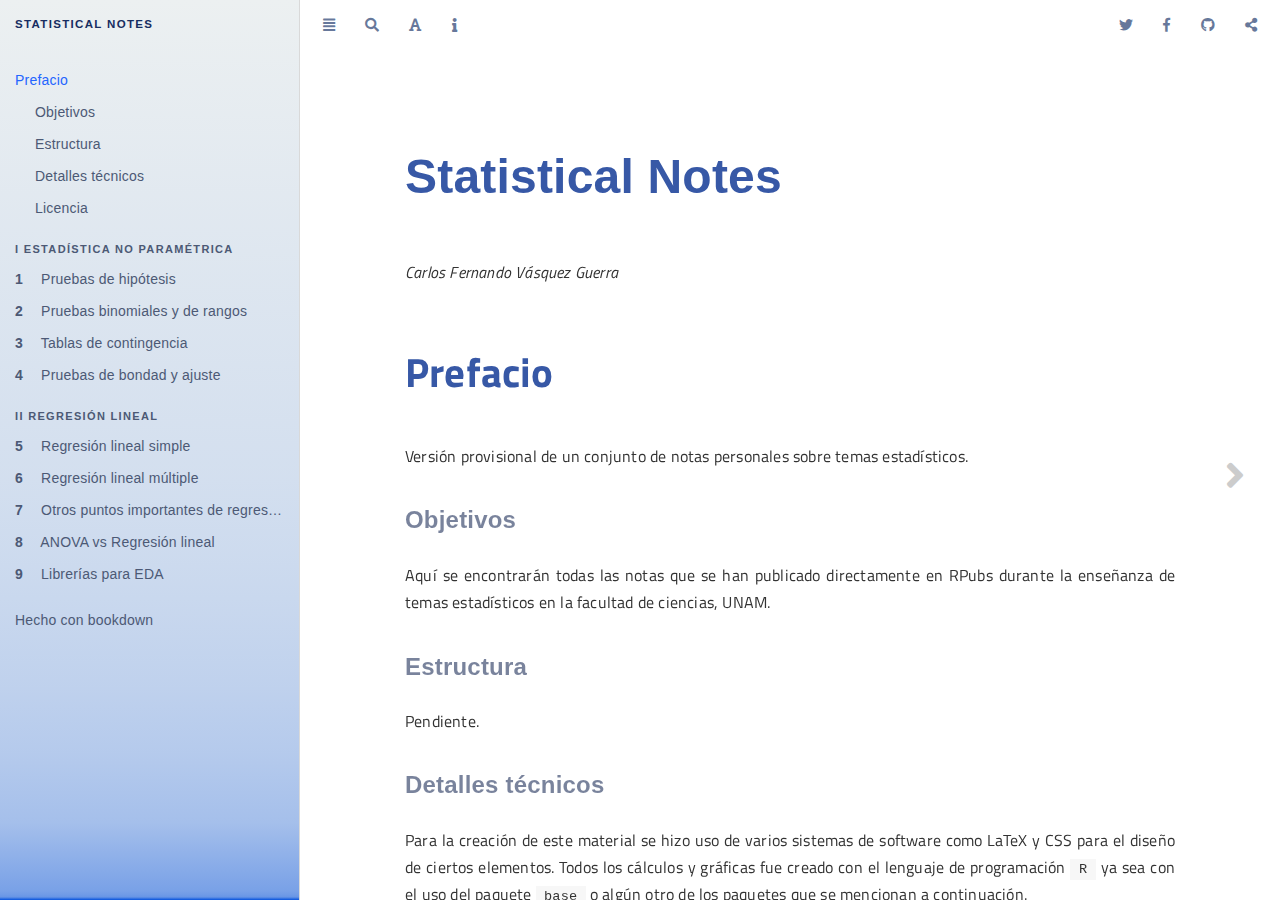
==== docs/index.html @ d80fe007 "Content was added" ====
<!DOCTYPE html>
<html lang="" xml:lang="">
<head>

  <meta charset="utf-8" />
  <meta http-equiv="X-UA-Compatible" content="IE=edge" />
  <title>Statistical Notes</title>
  <meta name="description" content="Notas sobre temas relacionados a la estadística" />
  <meta name="generator" content="bookdown 0.21.6 and GitBook 2.6.7" />

  <meta property="og:title" content="Statistical Notes" />
  <meta property="og:type" content="book" />
  
  
  <meta property="og:description" content="Notas sobre temas relacionados a la estadística" />
  

  <meta name="twitter:card" content="summary" />
  <meta name="twitter:title" content="Statistical Notes" />
  
  <meta name="twitter:description" content="Notas sobre temas relacionados a la estadística" />
  

<meta name="author" content="Carlos Fernando Vásquez Guerra" />



  <meta name="viewport" content="width=device-width, initial-scale=1" />
  <meta name="apple-mobile-web-app-capable" content="yes" />
  <meta name="apple-mobile-web-app-status-bar-style" content="black" />
  
  

<link rel="next" href="pruebas-de-hipótesis.html"/>
<script src="libs/header-attrs-2.7.3/header-attrs.js"></script>
<script src="libs/jquery-2.2.3/jquery.min.js"></script>
<link href="libs/gitbook-2.6.7/css/style.css" rel="stylesheet" />
<link href="libs/gitbook-2.6.7/css/plugin-table.css" rel="stylesheet" />
<link href="libs/gitbook-2.6.7/css/plugin-bookdown.css" rel="stylesheet" />
<link href="libs/gitbook-2.6.7/css/plugin-highlight.css" rel="stylesheet" />
<link href="libs/gitbook-2.6.7/css/plugin-search.css" rel="stylesheet" />
<link href="libs/gitbook-2.6.7/css/plugin-fontsettings.css" rel="stylesheet" />
<link href="libs/gitbook-2.6.7/css/plugin-clipboard.css" rel="stylesheet" />









<link href="libs/anchor-sections-1.0.1/anchor-sections.css" rel="stylesheet" />
<script src="libs/anchor-sections-1.0.1/anchor-sections.js"></script>
<link href="libs/font-awesome-5.1.0/css/all.css" rel="stylesheet" />
<link href="libs/font-awesome-5.1.0/css/v4-shims.css" rel="stylesheet" />
<script src="libs/kePrint-0.0.1/kePrint.js"></script>
<link href="libs/lightable-0.0.1/lightable.css" rel="stylesheet" />
<link href="libs/bsTable-3.3.7/bootstrapTable.min.css" rel="stylesheet" />
<script src="libs/bsTable-3.3.7/bootstrapTable.js"></script>


<style type="text/css">
pre > code.sourceCode { white-space: pre; position: relative; }
pre > code.sourceCode > span { display: inline-block; line-height: 1.25; }
pre > code.sourceCode > span:empty { height: 1.2em; }
.sourceCode { overflow: visible; }
code.sourceCode > span { color: inherit; text-decoration: inherit; }
pre.sourceCode { margin: 0; }
@media screen {
div.sourceCode { overflow: auto; }
}
@media print {
pre > code.sourceCode { white-space: pre-wrap; }
pre > code.sourceCode > span { text-indent: -5em; padding-left: 5em; }
}
pre.numberSource code
  { counter-reset: source-line 0; }
pre.numberSource code > span
  { position: relative; left: -4em; counter-increment: source-line; }
pre.numberSource code > span > a:first-child::before
  { content: counter(source-line);
    position: relative; left: -1em; text-align: right; vertical-align: baseline;
    border: none; display: inline-block;
    -webkit-touch-callout: none; -webkit-user-select: none;
    -khtml-user-select: none; -moz-user-select: none;
    -ms-user-select: none; user-select: none;
    padding: 0 4px; width: 4em;
    color: #aaaaaa;
  }
pre.numberSource { margin-left: 3em; border-left: 1px solid #aaaaaa;  padding-left: 4px; }
div.sourceCode
  {   }
@media screen {
pre > code.sourceCode > span > a:first-child::before { text-decoration: underline; }
}
code span.al { color: #ff0000; font-weight: bold; } /* Alert */
code span.an { color: #60a0b0; font-weight: bold; font-style: italic; } /* Annotation */
code span.at { color: #7d9029; } /* Attribute */
code span.bn { color: #40a070; } /* BaseN */
code span.bu { } /* BuiltIn */
code span.cf { color: #007020; font-weight: bold; } /* ControlFlow */
code span.ch { color: #4070a0; } /* Char */
code span.cn { color: #880000; } /* Constant */
code span.co { color: #60a0b0; font-style: italic; } /* Comment */
code span.cv { color: #60a0b0; font-weight: bold; font-style: italic; } /* CommentVar */
code span.do { color: #ba2121; font-style: italic; } /* Documentation */
code span.dt { color: #902000; } /* DataType */
code span.dv { color: #40a070; } /* DecVal */
code span.er { color: #ff0000; font-weight: bold; } /* Error */
code span.ex { } /* Extension */
code span.fl { color: #40a070; } /* Float */
code span.fu { color: #06287e; } /* Function */
code span.im { } /* Import */
code span.in { color: #60a0b0; font-weight: bold; font-style: italic; } /* Information */
code span.kw { color: #007020; font-weight: bold; } /* Keyword */
code span.op { color: #666666; } /* Operator */
code span.ot { color: #007020; } /* Other */
code span.pp { color: #bc7a00; } /* Preprocessor */
code span.sc { color: #4070a0; } /* SpecialChar */
code span.ss { color: #bb6688; } /* SpecialString */
code span.st { color: #4070a0; } /* String */
code span.va { color: #19177c; } /* Variable */
code span.vs { color: #4070a0; } /* VerbatimString */
code span.wa { color: #60a0b0; font-weight: bold; font-style: italic; } /* Warning */
</style>

<style type="text/css">
/* Used with Pandoc 2.11+ new --citeproc when CSL is used */
div.csl-bib-body { }
div.csl-entry {
  clear: both;
}
.hanging div.csl-entry {
  margin-left:2em;
  text-indent:-2em;
}
div.csl-left-margin {
  min-width:2em;
  float:left;
}
div.csl-right-inline {
  margin-left:2em;
  padding-left:1em;
}
div.csl-indent {
  margin-left: 2em;
}
</style>

<link rel="stylesheet" href="styles.css" type="text/css" />
</head>

<body>



  <div class="book without-animation with-summary font-size-2 font-family-1" data-basepath=".">

    <div class="book-summary">
      <nav role="navigation">

<ul class="summary">
<li><a href="./">Statistical Notes</a></li>

<li class="divider"></li>
<li class="chapter" data-level="" data-path="index.html"><a href="index.html"><i class="fa fa-check"></i>Prefacio</a>
<ul>
<li class="chapter" data-level="" data-path="index.html"><a href="index.html#objetivos"><i class="fa fa-check"></i>Objetivos</a></li>
<li class="chapter" data-level="" data-path="index.html"><a href="index.html#estructura"><i class="fa fa-check"></i>Estructura</a></li>
<li class="chapter" data-level="" data-path="index.html"><a href="index.html#detalles-técnicos"><i class="fa fa-check"></i>Detalles técnicos</a></li>
<li class="chapter" data-level="" data-path="index.html"><a href="index.html#licencia"><i class="fa fa-check"></i>Licencia</a></li>
</ul></li>
<li class="part"><span><b>I Estadística no paramétrica</b></span></li>
<li class="chapter" data-level="1" data-path="pruebas-de-hipótesis.html"><a href="pruebas-de-hipótesis.html"><i class="fa fa-check"></i><b>1</b> Pruebas de hipótesis</a>
<ul>
<li class="chapter" data-level="1.1" data-path="pruebas-de-hipótesis.html"><a href="pruebas-de-hipótesis.html#qué-es-una-prueba-de-hipótesis"><i class="fa fa-check"></i><b>1.1</b> ¿Qué es una Prueba de Hipótesis?</a></li>
<li class="chapter" data-level="1.2" data-path="pruebas-de-hipótesis.html"><a href="pruebas-de-hipótesis.html#dos-tipos-de-hipótesis"><i class="fa fa-check"></i><b>1.2</b> Dos tipos de hipótesis</a></li>
<li class="chapter" data-level="1.3" data-path="pruebas-de-hipótesis.html"><a href="pruebas-de-hipótesis.html#significancia-y-confianza"><i class="fa fa-check"></i><b>1.3</b> Significancia y confianza</a></li>
<li class="chapter" data-level="1.4" data-path="pruebas-de-hipótesis.html"><a href="pruebas-de-hipótesis.html#rechazar-h_0"><i class="fa fa-check"></i><b>1.4</b> Rechazar <span class="math inline">\(H_0\)</span></a></li>
<li class="chapter" data-level="1.5" data-path="pruebas-de-hipótesis.html"><a href="pruebas-de-hipótesis.html#tipos-de-pruebas"><i class="fa fa-check"></i><b>1.5</b> Tipos de pruebas</a></li>
<li class="chapter" data-level="1.6" data-path="pruebas-de-hipótesis.html"><a href="pruebas-de-hipótesis.html#p-value"><i class="fa fa-check"></i><b>1.6</b> <span class="math inline">\(P-value\)</span></a></li>
<li class="chapter" data-level="1.7" data-path="pruebas-de-hipótesis.html"><a href="pruebas-de-hipótesis.html#algunos-puntos-a-recordar"><i class="fa fa-check"></i><b>1.7</b> Algunos puntos a recordar</a></li>
</ul></li>
<li class="chapter" data-level="2" data-path="pruebas-binomiales-y-de-rangos.html"><a href="pruebas-binomiales-y-de-rangos.html"><i class="fa fa-check"></i><b>2</b> Pruebas binomiales y de rangos</a></li>
<li class="chapter" data-level="3" data-path="tablas-de-contingencia.html"><a href="tablas-de-contingencia.html"><i class="fa fa-check"></i><b>3</b> Tablas de contingencia</a></li>
<li class="chapter" data-level="4" data-path="pruebas-de-bondad-y-ajuste.html"><a href="pruebas-de-bondad-y-ajuste.html"><i class="fa fa-check"></i><b>4</b> Pruebas de bondad y ajuste</a>
<ul>
<li class="chapter" data-level="4.1" data-path="pruebas-de-bondad-y-ajuste.html"><a href="pruebas-de-bondad-y-ajuste.html#funciones-de-distribución-comunes-y-técnicas-de-identificación"><i class="fa fa-check"></i><b>4.1</b> Funciones de distribución comunes y técnicas de identificación</a></li>
<li class="chapter" data-level="4.2" data-path="pruebas-de-bondad-y-ajuste.html"><a href="pruebas-de-bondad-y-ajuste.html#programación-y-evaluación"><i class="fa fa-check"></i><b>4.2</b> Programación y evaluación</a></li>
<li class="chapter" data-level="4.3" data-path="pruebas-de-bondad-y-ajuste.html"><a href="pruebas-de-bondad-y-ajuste.html#comparación-de-pruebas"><i class="fa fa-check"></i><b>4.3</b> Comparación de pruebas</a></li>
<li class="chapter" data-level="4.4" data-path="pruebas-de-bondad-y-ajuste.html"><a href="pruebas-de-bondad-y-ajuste.html#el-caso-de-la-normal"><i class="fa fa-check"></i><b>4.4</b> El caso de la normal</a></li>
</ul></li>
<li class="part"><span><b>II Regresión lineal</b></span></li>
<li class="chapter" data-level="5" data-path="regresión-lineal-simple.html"><a href="regresión-lineal-simple.html"><i class="fa fa-check"></i><b>5</b> Regresión lineal simple</a>
<ul>
<li class="chapter" data-level="5.1" data-path="regresión-lineal-simple.html"><a href="regresión-lineal-simple.html#correlación-y-linearidad"><i class="fa fa-check"></i><b>5.1</b> Correlación y linearidad</a></li>
<li class="chapter" data-level="5.2" data-path="regresión-lineal-simple.html"><a href="regresión-lineal-simple.html#variables-categóricas"><i class="fa fa-check"></i><b>5.2</b> Variables categóricas</a></li>
<li class="chapter" data-level="5.3" data-path="regresión-lineal-simple.html"><a href="regresión-lineal-simple.html#paquetes-y-funciones-útiles"><i class="fa fa-check"></i><b>5.3</b> Paquetes y funciones útiles</a>
<ul>
<li class="chapter" data-level="5.3.1" data-path="regresión-lineal-simple.html"><a href="regresión-lineal-simple.html#correlación"><i class="fa fa-check"></i><b>5.3.1</b> Correlación</a></li>
<li class="chapter" data-level="5.3.2" data-path="regresión-lineal-simple.html"><a href="regresión-lineal-simple.html#regresión"><i class="fa fa-check"></i><b>5.3.2</b> Regresión</a></li>
<li class="chapter" data-level="5.3.3" data-path="regresión-lineal-simple.html"><a href="regresión-lineal-simple.html#tidymodelsbroom"><i class="fa fa-check"></i><b>5.3.3</b> TidyModels::Broom</a></li>
</ul></li>
<li class="chapter" data-level="5.4" data-path="regresión-lineal-simple.html"><a href="regresión-lineal-simple.html#ejemplo"><i class="fa fa-check"></i><b>5.4</b> Ejemplo</a></li>
<li class="chapter" data-level="5.5" data-path="regresión-lineal-simple.html"><a href="regresión-lineal-simple.html#otros-puntos-importantes"><i class="fa fa-check"></i><b>5.5</b> Otros puntos importantes</a></li>
</ul></li>
<li class="chapter" data-level="6" data-path="regresión-lineal-múltiple.html"><a href="regresión-lineal-múltiple.html"><i class="fa fa-check"></i><b>6</b> Regresión lineal múltiple</a>
<ul>
<li class="chapter" data-level="6.1" data-path="regresión-lineal-múltiple.html"><a href="regresión-lineal-múltiple.html#pruebas-de-hipótesis-y-anova-e-intervalos"><i class="fa fa-check"></i><b>6.1</b> Pruebas de hipótesis y ANOVA e intervalos</a></li>
<li class="chapter" data-level="6.2" data-path="regresión-lineal-múltiple.html"><a href="regresión-lineal-múltiple.html#interacción-y-selección-de-variables"><i class="fa fa-check"></i><b>6.2</b> Interacción y selección de variables</a></li>
<li class="chapter" data-level="6.3" data-path="regresión-lineal-múltiple.html"><a href="regresión-lineal-múltiple.html#supuestos-y-problemas-potenciales"><i class="fa fa-check"></i><b>6.3</b> Supuestos y problemas potenciales</a>
<ul>
<li class="chapter" data-level="6.3.1" data-path="regresión-lineal-múltiple.html"><a href="regresión-lineal-múltiple.html#transformaciones"><i class="fa fa-check"></i><b>6.3.1</b> +Transformaciones</a></li>
<li class="chapter" data-level="6.3.2" data-path="regresión-lineal-múltiple.html"><a href="regresión-lineal-múltiple.html#interpretaciones"><i class="fa fa-check"></i><b>6.3.2</b> Interpretaciones</a></li>
<li class="chapter" data-level="6.3.3" data-path="regresión-lineal-múltiple.html"><a href="regresión-lineal-múltiple.html#validación"><i class="fa fa-check"></i><b>6.3.3</b> Validación</a></li>
</ul></li>
<li class="chapter" data-level="6.4" data-path="regresión-lineal-múltiple.html"><a href="regresión-lineal-múltiple.html#predicción"><i class="fa fa-check"></i><b>6.4</b> Predicción</a></li>
</ul></li>
<li class="chapter" data-level="7" data-path="otros-puntos-importantes-de-regresión-lineal.html"><a href="otros-puntos-importantes-de-regresión-lineal.html"><i class="fa fa-check"></i><b>7</b> Otros puntos importantes de regresión lineal</a>
<ul>
<li class="chapter" data-level="7.1" data-path="otros-puntos-importantes-de-regresión-lineal.html"><a href="otros-puntos-importantes-de-regresión-lineal.html#comparación-de-modelos"><i class="fa fa-check"></i><b>7.1</b> Comparación de modelos</a>
<ul>
<li class="chapter" data-level="7.1.1" data-path="otros-puntos-importantes-de-regresión-lineal.html"><a href="otros-puntos-importantes-de-regresión-lineal.html#r2"><i class="fa fa-check"></i><b>7.1.1</b> R^2</a></li>
</ul></li>
<li class="chapter" data-level="7.2" data-path="otros-puntos-importantes-de-regresión-lineal.html"><a href="otros-puntos-importantes-de-regresión-lineal.html#análisis-de-valores-influyentes"><i class="fa fa-check"></i><b>7.2</b> Análisis de valores influyentes</a>
<ul>
<li class="chapter" data-level="7.2.1" data-path="otros-puntos-importantes-de-regresión-lineal.html"><a href="otros-puntos-importantes-de-regresión-lineal.html#outliers"><i class="fa fa-check"></i><b>7.2.1</b> Outliers</a></li>
<li class="chapter" data-level="7.2.2" data-path="otros-puntos-importantes-de-regresión-lineal.html"><a href="otros-puntos-importantes-de-regresión-lineal.html#valores-con-alto-apalancamiento"><i class="fa fa-check"></i><b>7.2.2</b> Valores con alto “apalancamiento”</a></li>
</ul></li>
</ul></li>
<li class="chapter" data-level="8" data-path="anova-vs-regresión-lineal.html"><a href="anova-vs-regresión-lineal.html"><i class="fa fa-check"></i><b>8</b> ANOVA vs Regresión lineal</a></li>
<li class="chapter" data-level="9" data-path="librerías-para-eda.html"><a href="librerías-para-eda.html"><i class="fa fa-check"></i><b>9</b> Librerías para EDA</a></li>
<li class="divider"></li>
<li><a href="https://bookdown.org" target="_blank">Hecho con bookdown</a></li>

</ul>

      </nav>
    </div>

    <div class="book-body">
      <div class="body-inner">
        <div class="book-header" role="navigation">
          <h1>
            <i class="fa fa-circle-o-notch fa-spin"></i><a href="./">Statistical Notes</a>
          </h1>
        </div>

        <div class="page-wrapper" tabindex="-1" role="main">
          <div class="page-inner">

            <section class="normal" id="section-">
<div id="header">
<h1 class="title">Statistical Notes</h1>
<p class="author"><em>Carlos Fernando Vásquez Guerra</em></p>
</div>
<div id="prefacio" class="section level1 unnumbered">
<h1>Prefacio</h1>
<p>Versión provisional de un conjunto de notas personales sobre temas estadísticos.</p>
<div id="objetivos" class="section level3 unnumbered">
<h3>Objetivos</h3>
<p>Aquí se encontrarán todas las notas que se han publicado directamente en RPubs durante la enseñanza de temas estadísticos en la facultad de ciencias, UNAM.</p>
</div>
<div id="estructura" class="section level3 unnumbered">
<h3>Estructura</h3>
<p>Pendiente.</p>
</div>
<div id="detalles-técnicos" class="section level3 unnumbered">
<h3>Detalles técnicos</h3>
<p>Para la creación de este material se hizo uso de varios sistemas de software como LaTeX y CSS para el diseño de ciertos elementos. Todos los cálculos y gráficas fue creado con el lenguaje de programación <code>R</code> ya sea con el uso del paquete <code>base</code> o algún otro de los paquetes que se mencionan a continuación.</p>
<style type="text/css">
.scroll-300 {
  max-height: 300px;
}
</style>
<style type="text/css">
pre {
  max-height: 300px;
  overflow-y: auto;
}

pre[class] {
  max-height: 300px;
}
</style>
<pre class="scroll-300"><code>R version 3.6.2 (2019-12-12)
Platform: x86_64-apple-darwin15.6.0 (64-bit)
Running under: macOS  10.16

Matrix products: default
BLAS:   /Library/Frameworks/R.framework/Versions/3.6/Resources/lib/libRblas.0.dylib
LAPACK: /Library/Frameworks/R.framework/Versions/3.6/Resources/lib/libRlapack.dylib

locale:
[1] en_US.UTF-8/en_US.UTF-8/en_US.UTF-8/C/en_US.UTF-8/en_US.UTF-8

attached base packages:
[1] stats     graphics  grDevices utils     datasets  methods   base     

other attached packages:
 [1] knitr_1.31          visdat_0.5.3        actuar_2.3-3       
 [4] futurevisions_0.1.1 moments_0.14        fitdistrplus_1.0-14
 [7] npsurv_0.4-0        lsei_1.2-0          survival_3.1-8     
[10] scales_1.1.1        janitor_2.1.0       shape_1.4.4        
[13] kableExtra_1.2.1    ggbrace_0.1.0       MASS_7.3-51.5      
[16] GGally_2.1.2        readxl_1.3.1        cowplot_1.1.1      
[19] patchwork_1.0.0     broom_0.7.9         latex2exp_0.4.0    
[22] devtools_2.3.2      usethis_2.0.1       forcats_0.5.1      
[25] stringr_1.4.0       dplyr_1.0.5         purrr_0.3.4        
[28] readr_1.4.0         tidyr_1.1.3         tibble_3.1.3       
[31] ggplot2_3.3.5       tidyverse_1.3.0    

loaded via a namespace (and not attached):
 [1] fs_1.5.0             lubridate_1.7.10     webshot_0.5.2       
 [4] RColorBrewer_1.1-2   httr_1.4.2           rprojroot_2.0.2     
 [7] tools_3.6.2          backports_1.2.1      bslib_0.2.4.9002    
[10] utf8_1.2.2           R6_2.5.0             DBI_1.1.0           
[13] colorspace_2.0-2     withr_2.4.2          tidyselect_1.1.0    
[16] prettyunits_1.1.1    processx_3.4.5       compiler_3.6.2      
[19] cli_3.0.1            rvest_1.0.1          xml2_1.3.2          
[22] desc_1.2.0           bookdown_0.21.6      sass_0.3.1.9000     
[25] callr_3.5.1          digest_0.6.27        rmarkdown_2.7.3     
[28] pkgconfig_2.0.3      htmltools_0.5.1.9000 sessioninfo_1.1.1   
[31] dbplyr_1.4.2         rlang_0.4.11         rstudioapi_0.13     
[34] jquerylib_0.1.3      generics_0.1.0       jsonlite_1.7.2      
[37] magrittr_2.0.1       Matrix_1.2-18        Rcpp_1.0.6          
[40] munsell_0.5.0        fansi_0.5.0          lifecycle_1.0.0     
[43] stringi_1.5.3        yaml_2.2.1           snakecase_0.11.0    
[46] expint_0.1-6         pkgbuild_1.2.0       plyr_1.8.6          
[49] grid_3.6.2           crayon_1.4.1         lattice_0.20-40     
[52] splines_3.6.2        haven_2.3.1          hms_1.0.0           
[55] ps_1.6.0             pillar_1.6.2         pkgload_1.2.0       
[58] reprex_0.3.0         glue_1.4.2           evaluate_0.14       
[61] remotes_2.2.0        modelr_0.1.6         vctrs_0.3.8         
[64] testthat_3.0.2       cellranger_1.1.0     gtable_0.3.0        
[67] reshape_0.8.8        assertthat_0.2.1     xfun_0.21           
[70] viridisLite_0.4.0    memoise_1.1.0        ellipsis_0.3.2      </code></pre>
<p>Este libro fue escrito con <a href="http://bookdown.org/">bookdown</a> usando <a href="http://www.rstudio.com/ide/">RStudio</a>.</p>
<p>Esta versión fue escrita con:</p>
<pre><code>Finding R package dependencies ... Done!</code></pre>
<pre><code> setting  value                       
 version  R version 3.6.2 (2019-12-12)
 os       macOS  10.16                
 system   x86_64, darwin15.6.0        
 ui       X11                         
 language (EN)                        
 collate  en_US.UTF-8                 
 ctype    en_US.UTF-8                 
 tz       America/Mexico_City         
 date     2021-08-15                  </code></pre>
</div>
<div id="licencia" class="section level3 unnumbered">
<h3>Licencia</h3>
<p>This work is licensed under a <a href="https://creativecommons.org/licenses/by-sa/4.0/">Creative Commons Attribution-ShareAlike 4.0 International License</a>.</p>
<center>
<i class="fab fa-creative-commons fa-2x"></i><i class="fab fa-creative-commons-by fa-2x"></i><i class="fab fa-creative-commons-sa fa-2x"></i>
</center>
<p><em>This is a human-readable summary of (and not a substitute for) the license.
Please see <a href="https://creativecommons.org/licenses/by-sa/4.0/legalcode" class="uri">https://creativecommons.org/licenses/by-sa/4.0/legalcode</a> for the full legal text.</em></p>
<p><strong>You are free to:</strong></p>
<ul>
<li><p><strong>Share</strong>—copy and redistribute the material in any medium or
format</p></li>
<li><p><strong>Remix</strong>—remix, transform, and build upon the material for any
purpose, even commercially.</p></li>
</ul>
<p>The licensor cannot revoke these freedoms as long as you follow the
license terms.</p>
<p><strong>Under the following terms:</strong></p>
<ul>
<li><p><strong>Attribution</strong>—You must give appropriate credit, provide a link
to the license, and indicate if changes were made. You may do so in
any reasonable manner, but not in any way that suggests the licensor
endorses you or your use.</p></li>
<li><p><strong>ShareAlike</strong>—If you remix, transform, or build upon the material, you must distribute your contributions under the same license as the original.</p></li>
<li><p><strong>No additional restrictions</strong>—You may not apply legal terms or
technological measures that legally restrict others from doing
anything the license permits.</p></li>
</ul>
<p><strong>Notices:</strong></p>
<p>You do not have to comply with the license for elements of the
material in the public domain or where your use is permitted by an
applicable exception or limitation.</p>
<p>No warranties are given. The license may not give you all of the
permissions necessary for your intended use. For example, other rights
such as publicity, privacy, or moral rights may limit how you use the
material.</p>

</div>
</div>



            </section>

          </div>
        </div>
      </div>

<a href="pruebas-de-hipótesis.html" class="navigation navigation-next navigation-unique" aria-label="Next page"><i class="fa fa-angle-right"></i></a>
    </div>
  </div>
<script src="libs/gitbook-2.6.7/js/app.min.js"></script>
<script src="libs/gitbook-2.6.7/js/lunr.js"></script>
<script src="libs/gitbook-2.6.7/js/clipboard.min.js"></script>
<script src="libs/gitbook-2.6.7/js/plugin-search.js"></script>
<script src="libs/gitbook-2.6.7/js/plugin-sharing.js"></script>
<script src="libs/gitbook-2.6.7/js/plugin-fontsettings.js"></script>
<script src="libs/gitbook-2.6.7/js/plugin-bookdown.js"></script>
<script src="libs/gitbook-2.6.7/js/jquery.highlight.js"></script>
<script src="libs/gitbook-2.6.7/js/plugin-clipboard.js"></script>
<script>
gitbook.require(["gitbook"], function(gitbook) {
gitbook.start({
"sharing": {
"github": true,
"facebook": true,
"twitter": true,
"linkedin": false,
"weibo": false,
"instapaper": false,
"vk": false,
"all": ["facebook", "twitter", "github", "linkedin", "weibo", "instapaper"]
},
"fontsettings": {
"theme": "white",
"family": "sans",
"size": 2
},
"edit": {
"link": null,
"text": null
},
"history": {
"link": null,
"text": null
},
"view": {
"link": null,
"text": null
},
"download": null,
"toc": {
"collapse": "section"
}
});
});
</script>

<!-- dynamically load mathjax for compatibility with self-contained -->
<script>
  (function () {
    var script = document.createElement("script");
    script.type = "text/javascript";
    var src = "true";
    if (src === "" || src === "true") src = "https://mathjax.rstudio.com/latest/MathJax.js?config=TeX-MML-AM_CHTML";
    if (location.protocol !== "file:")
      if (/^https?:/.test(src))
        src = src.replace(/^https?:/, '');
    script.src = src;
    document.getElementsByTagName("head")[0].appendChild(script);
  })();
</script>
</body>

</html>
---- docs/libs/gitbook-2.6.7/css/style.css ----
/*! normalize.css v2.1.0 | MIT License | git.io/normalize */img,legend{border:0}*,.fa{-webkit-font-smoothing:antialiased}.fa-ul>li,sub,sup{position:relative}.book .book-body .page-wrapper .page-inner section.normal hr:after,.book-langs-index .inner .languages:after,.buttons:after,.dropdown-menu .buttons:after{clear:both}body,html{-ms-text-size-adjust:100%;-webkit-text-size-adjust:100%}article,aside,details,figcaption,figure,footer,header,hgroup,main,nav,section,summary{display:block}audio,canvas,video{display:inline-block}.hidden,[hidden]{display:none}audio:not([controls]){display:none;height:0}html{font-family:sans-serif}body,figure{margin:0}a:focus{outline:dotted thin}a:active,a:hover{outline:0}h1{font-size:2em;margin:.67em 0}abbr[title]{border-bottom:1px dotted}b,strong{font-weight:700}dfn{font-style:italic}hr{-moz-box-sizing:content-box;box-sizing:content-box;height:0}mark{background:#ff0;color:#000}code,kbd,pre,samp{font-family:monospace,serif;font-size:1em}pre{white-space:pre-wrap}q{quotes:"\201C" "\201D" "\2018" "\2019"}small{font-size:80%}sub,sup{font-size:75%;line-height:0;vertical-align:baseline}sup{top:-.5em}sub{bottom:-.25em}svg:not(:root){overflow:hidden}fieldset{border:1px solid silver;margin:0 2px;padding:.35em .625em .75em}legend{padding:0}button,input,select,textarea{font-family:inherit;font-size:100%;margin:0}button,input{line-height:normal}button,select{text-transform:none}button,html input[type=button],input[type=reset],input[type=submit]{-webkit-appearance:button;cursor:pointer}button[disabled],html input[disabled]{cursor:default}input[type=checkbox],input[type=radio]{box-sizing:border-box;padding:0}input[type=search]{-webkit-appearance:textfield;-moz-box-sizing:content-box;-webkit-box-sizing:content-box;box-sizing:content-box}input[type=search]::-webkit-search-cancel-button{margin-right:10px;}button::-moz-focus-inner,input::-moz-focus-inner{border:0;padding:0}textarea{overflow:auto;vertical-align:top}table{border-collapse:collapse;border-spacing:0}/*!
 * Preboot v2
 *
 * Open sourced under MIT license by @mdo.
 * Some variables and mixins from Bootstrap (Apache 2 license).
 */.link-inherit,.link-inherit:focus,.link-inherit:hover{color:inherit}.fa,.fa-stack{display:inline-block}/*!
 *  Font Awesome 4.1.0 by @davegandy - http://fontawesome.io - @fontawesome
 *  License - http://fontawesome.io/license (Font: SIL OFL 1.1, CSS: MIT License)
 */@font-face{font-family:FontAwesome;src:url(./fontawesome/fontawesome-webfont.ttf?v=4.1.0) format('truetype');font-weight:400;font-style:normal}.fa{font-family:FontAwesome;font-style:normal;font-weight:400;line-height:1;-moz-osx-font-smoothing:grayscale}.book .book-header,.book .book-summary{font-family:"Helvetica Neue",Helvetica,Arial,sans-serif}.fa-lg{font-size:1.33333333em;line-height:.75em;vertical-align:-15%}.fa-2x{font-size:2em}.fa-3x{font-size:3em}.fa-4x{font-size:4em}.fa-5x{font-size:5em}.fa-fw{width:1.28571429em;text-align:center}.fa-ul{padding-left:0;margin-left:2.14285714em;list-style-type:none}.fa-li{position:absolute;left:-2.14285714em;width:2.14285714em;top:.14285714em;text-align:center}.fa-li.fa-lg{left:-1.85714286em}.fa-border{padding:.2em .25em .15em;border:.08em solid #eee;border-radius:.1em}.pull-right{float:right}.pull-left{float:left}.fa.pull-left{margin-right:.3em}.fa.pull-right{margin-left:.3em}.fa-spin{-webkit-animation:spin 2s infinite linear;-moz-animation:spin 2s infinite linear;-o-animation:spin 2s infinite linear;animation:spin 2s infinite linear}@-moz-keyframes spin{0%{-moz-transform:rotate(0)}100%{-moz-transform:rotate(359deg)}}@-webkit-keyframes spin{0%{-webkit-transform:rotate(0)}100%{-webkit-transform:rotate(359deg)}}@-o-keyframes spin{0%{-o-transform:rotate(0)}100%{-o-transform:rotate(359deg)}}@keyframes spin{0%{-webkit-transform:rotate(0);transform:rotate(0)}100%{-webkit-transform:rotate(359deg);transform:rotate(359deg)}}.fa-rotate-90{filter:progid:DXImageTransform.Microsoft.BasicImage(rotation=1);-webkit-transform:rotate(90deg);-moz-transform:rotate(90deg);-ms-transform:rotate(90deg);-o-transform:rotate(90deg);transform:rotate(90deg)}.fa-rotate-180{filter:progid:DXImageTransform.Microsoft.BasicImage(rotation=2);-webkit-transform:rotate(180deg);-moz-transform:rotate(180deg);-ms-transform:rotate(180deg);-o-transform:rotate(180deg);transform:rotate(180deg)}.fa-rotate-270{filter:progid:DXImageTransform.Microsoft.BasicImage(rotation=3);-webkit-transform:rotate(270deg);-moz-transform:rotate(270deg);-ms-transform:rotate(270deg);-o-transform:rotate(270deg);transform:rotate(270deg)}.fa-flip-horizontal{filter:progid:DXImageTransform.Microsoft.BasicImage(rotation=0, mirror=1);-webkit-transform:scale(-1,1);-moz-transform:scale(-1,1);-ms-transform:scale(-1,1);-o-transform:scale(-1,1);transform:scale(-1,1)}.fa-flip-vertical{filter:progid:DXImageTransform.Microsoft.BasicImage(rotation=2, mirror=1);-webkit-transform:scale(1,-1);-moz-transform:scale(1,-1);-ms-transform:scale(1,-1);-o-transform:scale(1,-1);transform:scale(1,-1)}.fa-stack{position:relative;width:2em;height:2em;line-height:2em;vertical-align:middle}.fa-stack-1x,.fa-stack-2x{position:absolute;left:0;width:100%;text-align:center}.fa-stack-1x{line-height:inherit}.fa-stack-2x{font-size:2em}.fa-inverse{color:#fff}.fa-glass:before{content:"\f000"}.fa-music:before{content:"\f001"}.fa-search:before{content:"\f002"}.fa-envelope-o:before{content:"\f003"}.fa-heart:before{content:"\f004"}.fa-star:before{content:"\f005"}.fa-star-o:before{content:"\f006"}.fa-user:before{content:"\f007"}.fa-film:before{content:"\f008"}.fa-th-large:before{content:"\f009"}.fa-th:before{content:"\f00a"}.fa-th-list:before{content:"\f00b"}.fa-check:before{content:"\f00c"}.fa-times:before{content:"\f00d"}.fa-search-plus:before{content:"\f00e"}.fa-search-minus:before{content:"\f010"}.fa-power-off:before{content:"\f011"}.fa-signal:before{content:"\f012"}.fa-cog:before,.fa-gear:before{content:"\f013"}.fa-trash-o:before{content:"\f014"}.fa-home:before{content:"\f015"}.fa-file-o:before{content:"\f016"}.fa-clock-o:before{content:"\f017"}.fa-road:before{content:"\f018"}.fa-download:before{content:"\f019"}.fa-arrow-circle-o-down:before{content:"\f01a"}.fa-arrow-circle-o-up:before{content:"\f01b"}.fa-inbox:before{content:"\f01c"}.fa-play-circle-o:before{content:"\f01d"}.fa-repeat:before,.fa-rotate-right:before{content:"\f01e"}.fa-refresh:before{content:"\f021"}.fa-list-alt:before{content:"\f022"}.fa-lock:before{content:"\f023"}.fa-flag:before{content:"\f024"}.fa-headphones:before{content:"\f025"}.fa-volume-off:before{content:"\f026"}.fa-volume-down:before{content:"\f027"}.fa-volume-up:before{content:"\f028"}.fa-qrcode:before{content:"\f029"}.fa-barcode:before{content:"\f02a"}.fa-tag:before{content:"\f02b"}.fa-tags:before{content:"\f02c"}.fa-book:before{content:"\f02d"}.fa-bookmark:before{content:"\f02e"}.fa-print:before{content:"\f02f"}.fa-camera:before{content:"\f030"}.fa-font:before{content:"\f031"}.fa-bold:before{content:"\f032"}.fa-italic:before{content:"\f033"}.fa-text-height:before{content:"\f034"}.fa-text-width:before{content:"\f035"}.fa-align-left:before{content:"\f036"}.fa-align-center:before{content:"\f037"}.fa-align-right:before{content:"\f038"}.fa-align-justify:before{content:"\f039"}.fa-list:before{content:"\f03a"}.fa-dedent:before,.fa-outdent:before{content:"\f03b"}.fa-indent:before{content:"\f03c"}.fa-video-camera:before{content:"\f03d"}.fa-image:before,.fa-photo:before,.fa-picture-o:before{content:"\f03e"}.fa-pencil:before{content:"\f040"}.fa-map-marker:before{content:"\f041"}.fa-adjust:before{content:"\f042"}.fa-tint:before{content:"\f043"}.fa-edit:before,.fa-pencil-square-o:before{content:"\f044"}.fa-share-square-o:before{content:"\f045"}.fa-check-square-o:before{content:"\f046"}.fa-arrows:before{content:"\f047"}.fa-step-backward:before{content:"\f048"}.fa-fast-backward:before{content:"\f049"}.fa-backward:before{content:"\f04a"}.fa-play:before{content:"\f04b"}.fa-pause:before{content:"\f04c"}.fa-stop:before{content:"\f04d"}.fa-forward:before{content:"\f04e"}.fa-fast-forward:before{content:"\f050"}.fa-step-forward:before{content:"\f051"}.fa-eject:before{content:"\f052"}.fa-chevron-left:before{content:"\f053"}.fa-chevron-right:before{content:"\f054"}.fa-plus-circle:before{content:"\f055"}.fa-minus-circle:before{content:"\f056"}.fa-times-circle:before{content:"\f057"}.fa-check-circle:before{content:"\f058"}.fa-question-circle:before{content:"\f059"}.fa-info-circle:before{content:"\f05a"}.fa-crosshairs:before{content:"\f05b"}.fa-times-circle-o:before{content:"\f05c"}.fa-check-circle-o:before{content:"\f05d"}.fa-ban:before{content:"\f05e"}.fa-arrow-left:before{content:"\f060"}.fa-arrow-right:before{content:"\f061"}.fa-arrow-up:before{content:"\f062"}.fa-arrow-down:before{content:"\f063"}.fa-mail-forward:before,.fa-share:before{content:"\f064"}.fa-expand:before{content:"\f065"}.fa-compress:before{content:"\f066"}.fa-plus:before{content:"\f067"}.fa-minus:before{content:"\f068"}.fa-asterisk:before{content:"\f069"}.fa-exclamation-circle:before{content:"\f06a"}.fa-gift:before{content:"\f06b"}.fa-leaf:before{content:"\f06c"}.fa-fire:before{content:"\f06d"}.fa-eye:before{content:"\f06e"}.fa-eye-slash:before{content:"\f070"}.fa-exclamation-triangle:before,.fa-warning:before{content:"\f071"}.fa-plane:before{content:"\f072"}.fa-calendar:before{content:"\f073"}.fa-random:before{content:"\f074"}.fa-comment:before{content:"\f075"}.fa-magnet:before{content:"\f076"}.fa-chevron-up:before{content:"\f077"}.fa-chevron-down:before{content:"\f078"}.fa-retweet:before{content:"\f079"}.fa-shopping-cart:before{content:"\f07a"}.fa-folder:before{content:"\f07b"}.fa-folder-open:before{content:"\f07c"}.fa-arrows-v:before{content:"\f07d"}.fa-arrows-h:before{content:"\f07e"}.fa-bar-chart-o:before{content:"\f080"}.fa-twitter-square:before{content:"\f081"}.fa-facebook-square:before{content:"\f082"}.fa-camera-retro:before{content:"\f083"}.fa-key:before{content:"\f084"}.fa-cogs:before,.fa-gears:before{content:"\f085"}.fa-comments:before{content:"\f086"}.fa-thumbs-o-up:before{content:"\f087"}.fa-thumbs-o-down:before{content:"\f088"}.fa-star-half:before{content:"\f089"}.fa-heart-o:before{content:"\f08a"}.fa-sign-out:before{content:"\f08b"}.fa-linkedin-square:before{content:"\f08c"}.fa-thumb-tack:before{content:"\f08d"}.fa-external-link:before{content:"\f08e"}.fa-sign-in:before{content:"\f090"}.fa-trophy:before{content:"\f091"}.fa-github-square:before{content:"\f092"}.fa-upload:before{content:"\f093"}.fa-lemon-o:before{content:"\f094"}.fa-phone:before{content:"\f095"}.fa-square-o:before{content:"\f096"}.fa-bookmark-o:before{content:"\f097"}.fa-phone-square:before{content:"\f098"}.fa-twitter:before{content:"\f099"}.fa-facebook:before{content:"\f09a"}.fa-github:before{content:"\f09b"}.fa-unlock:before{content:"\f09c"}.fa-credit-card:before{content:"\f09d"}.fa-rss:before{content:"\f09e"}.fa-hdd-o:before{content:"\f0a0"}.fa-bullhorn:before{content:"\f0a1"}.fa-bell:before{content:"\f0f3"}.fa-certificate:before{content:"\f0a3"}.fa-hand-o-right:before{content:"\f0a4"}.fa-hand-o-left:before{content:"\f0a5"}.fa-hand-o-up:before{content:"\f0a6"}.fa-hand-o-down:before{content:"\f0a7"}.fa-arrow-circle-left:before{content:"\f0a8"}.fa-arrow-circle-right:before{content:"\f0a9"}.fa-arrow-circle-up:before{content:"\f0aa"}.fa-arrow-circle-down:before{content:"\f0ab"}.fa-globe:before{content:"\f0ac"}.fa-wrench:before{content:"\f0ad"}.fa-tasks:before{content:"\f0ae"}.fa-filter:before{content:"\f0b0"}.fa-briefcase:before{content:"\f0b1"}.fa-arrows-alt:before{content:"\f0b2"}.fa-group:before,.fa-users:before{content:"\f0c0"}.fa-chain:before,.fa-link:before{content:"\f0c1"}.fa-cloud:before{content:"\f0c2"}.fa-flask:before{content:"\f0c3"}.fa-cut:before,.fa-scissors:before{content:"\f0c4"}.fa-copy:before,.fa-files-o:before{content:"\f0c5"}.fa-paperclip:before{content:"\f0c6"}.fa-floppy-o:before,.fa-save:before{content:"\f0c7"}.fa-square:before{content:"\f0c8"}.fa-bars:before,.fa-navicon:before,.fa-reorder:before{content:"\f0c9"}.fa-list-ul:before{content:"\f0ca"}.fa-list-ol:before{content:"\f0cb"}.fa-strikethrough:before{content:"\f0cc"}.fa-underline:before{content:"\f0cd"}.fa-table:before{content:"\f0ce"}.fa-magic:before{content:"\f0d0"}.fa-truck:before{content:"\f0d1"}.fa-pinterest:before{content:"\f0d2"}.fa-pinterest-square:before{content:"\f0d3"}.fa-google-plus-square:before{content:"\f0d4"}.fa-google-plus:before{content:"\f0d5"}.fa-money:before{content:"\f0d6"}.fa-caret-down:before{content:"\f0d7"}.fa-caret-up:before{content:"\f0d8"}.fa-caret-left:before{content:"\f0d9"}.fa-caret-right:before{content:"\f0da"}.fa-columns:before{content:"\f0db"}.fa-sort:before,.fa-unsorted:before{content:"\f0dc"}.fa-sort-desc:before,.fa-sort-down:before{content:"\f0dd"}.fa-sort-asc:before,.fa-sort-up:before{content:"\f0de"}.fa-envelope:before{content:"\f0e0"}.fa-linkedin:before{content:"\f0e1"}.fa-rotate-left:before,.fa-undo:before{content:"\f0e2"}.fa-gavel:before,.fa-legal:before{content:"\f0e3"}.fa-dashboard:before,.fa-tachometer:before{content:"\f0e4"}.fa-comment-o:before{content:"\f0e5"}.fa-comments-o:before{content:"\f0e6"}.fa-bolt:before,.fa-flash:before{content:"\f0e7"}.fa-sitemap:before{content:"\f0e8"}.fa-umbrella:before{content:"\f0e9"}.fa-clipboard:before,.fa-paste:before{content:"\f0ea"}.fa-lightbulb-o:before{content:"\f0eb"}.fa-exchange:before{content:"\f0ec"}.fa-cloud-download:before{content:"\f0ed"}.fa-cloud-upload:before{content:"\f0ee"}.fa-user-md:before{content:"\f0f0"}.fa-stethoscope:before{content:"\f0f1"}.fa-suitcase:before{content:"\f0f2"}.fa-bell-o:before{content:"\f0a2"}.fa-coffee:before{content:"\f0f4"}.fa-cutlery:before{content:"\f0f5"}.fa-file-text-o:before{content:"\f0f6"}.fa-building-o:before{content:"\f0f7"}.fa-hospital-o:before{content:"\f0f8"}.fa-ambulance:before{content:"\f0f9"}.fa-medkit:before{content:"\f0fa"}.fa-fighter-jet:before{content:"\f0fb"}.fa-beer:before{content:"\f0fc"}.fa-h-square:before{content:"\f0fd"}.fa-plus-square:before{content:"\f0fe"}.fa-angle-double-left:before{content:"\f100"}.fa-angle-double-right:before{content:"\f101"}.fa-angle-double-up:before{content:"\f102"}.fa-angle-double-down:before{content:"\f103"}.fa-angle-left:before{content:"\f104"}.fa-angle-right:before{content:"\f105"}.fa-angle-up:before{content:"\f106"}.fa-angle-down:before{content:"\f107"}.fa-desktop:before{content:"\f108"}.fa-laptop:before{content:"\f109"}.fa-tablet:before{content:"\f10a"}.fa-mobile-phone:before,.fa-mobile:before{content:"\f10b"}.fa-circle-o:before{content:"\f10c"}.fa-quote-left:before{content:"\f10d"}.fa-quote-right:before{content:"\f10e"}.fa-spinner:before{content:"\f110"}.fa-circle:before{content:"\f111"}.fa-mail-reply:before,.fa-reply:before{content:"\f112"}.fa-github-alt:before{content:"\f113"}.fa-folder-o:before{content:"\f114"}.fa-folder-open-o:before{content:"\f115"}.fa-smile-o:before{content:"\f118"}.fa-frown-o:before{content:"\f119"}.fa-meh-o:before{content:"\f11a"}.fa-gamepad:before{content:"\f11b"}.fa-keyboard-o:before{content:"\f11c"}.fa-flag-o:before{content:"\f11d"}.fa-flag-checkered:before{content:"\f11e"}.fa-terminal:before{content:"\f120"}.fa-code:before{content:"\f121"}.fa-mail-reply-all:before,.fa-reply-all:before{content:"\f122"}.fa-star-half-empty:before,.fa-star-half-full:before,.fa-star-half-o:before{content:"\f123"}.fa-location-arrow:before{content:"\f124"}.fa-crop:before{content:"\f125"}.fa-code-fork:before{content:"\f126"}.fa-chain-broken:before,.fa-unlink:before{content:"\f127"}.fa-question:before{content:"\f128"}.fa-info:before{content:"\f129"}.fa-exclamation:before{content:"\f12a"}.fa-superscript:before{content:"\f12b"}.fa-subscript:before{content:"\f12c"}.fa-eraser:before{content:"\f12d"}.fa-puzzle-piece:before{content:"\f12e"}.fa-microphone:before{content:"\f130"}.fa-microphone-slash:before{content:"\f131"}.fa-shield:before{content:"\f132"}.fa-calendar-o:before{content:"\f133"}.fa-fire-extinguisher:before{content:"\f134"}.fa-rocket:before{content:"\f135"}.fa-maxcdn:before{content:"\f136"}.fa-chevron-circle-left:before{content:"\f137"}.fa-chevron-circle-right:before{content:"\f138"}.fa-chevron-circle-up:before{content:"\f139"}.fa-chevron-circle-down:before{content:"\f13a"}.fa-html5:before{content:"\f13b"}.fa-css3:before{content:"\f13c"}.fa-anchor:before{content:"\f13d"}.fa-unlock-alt:before{content:"\f13e"}.fa-bullseye:before{content:"\f140"}.fa-ellipsis-h:before{content:"\f141"}.fa-ellipsis-v:before{content:"\f142"}.fa-rss-square:before{content:"\f143"}.fa-play-circle:before{content:"\f144"}.fa-ticket:before{content:"\f145"}.fa-minus-square:before{content:"\f146"}.fa-minus-square-o:before{content:"\f147"}.fa-level-up:before{content:"\f148"}.fa-level-down:before{content:"\f149"}.fa-check-square:before{content:"\f14a"}.fa-pencil-square:before{content:"\f14b"}.fa-external-link-square:before{content:"\f14c"}.fa-share-square:before{content:"\f14d"}.fa-compass:before{content:"\f14e"}.fa-caret-square-o-down:before,.fa-toggle-down:before{content:"\f150"}.fa-caret-square-o-up:before,.fa-toggle-up:before{content:"\f151"}.fa-caret-square-o-right:before,.fa-toggle-right:before{content:"\f152"}.fa-eur:before,.fa-euro:before{content:"\f153"}.fa-gbp:before{content:"\f154"}.fa-dollar:before,.fa-usd:before{content:"\f155"}.fa-inr:before,.fa-rupee:before{content:"\f156"}.fa-cny:before,.fa-jpy:before,.fa-rmb:before,.fa-yen:before{content:"\f157"}.fa-rouble:before,.fa-rub:before,.fa-ruble:before{content:"\f158"}.fa-krw:before,.fa-won:before{content:"\f159"}.fa-bitcoin:before,.fa-btc:before{content:"\f15a"}.fa-file:before{content:"\f15b"}.fa-file-text:before{content:"\f15c"}.fa-sort-alpha-asc:before{content:"\f15d"}.fa-sort-alpha-desc:before{content:"\f15e"}.fa-sort-amount-asc:before{content:"\f160"}.fa-sort-amount-desc:before{content:"\f161"}.fa-sort-numeric-asc:before{content:"\f162"}.fa-sort-numeric-desc:before{content:"\f163"}.fa-thumbs-up:before{content:"\f164"}.fa-thumbs-down:before{content:"\f165"}.fa-youtube-square:before{content:"\f166"}.fa-youtube:before{content:"\f167"}.fa-xing:before{content:"\f168"}.fa-xing-square:before{content:"\f169"}.fa-youtube-play:before{content:"\f16a"}.fa-dropbox:before{content:"\f16b"}.fa-stack-overflow:before{content:"\f16c"}.fa-instagram:before{content:"\f16d"}.fa-flickr:before{content:"\f16e"}.fa-adn:before{content:"\f170"}.fa-bitbucket:before{content:"\f171"}.fa-bitbucket-square:before{content:"\f172"}.fa-tumblr:before{content:"\f173"}.fa-tumblr-square:before{content:"\f174"}.fa-long-arrow-down:before{content:"\f175"}.fa-long-arrow-up:before{content:"\f176"}.fa-long-arrow-left:before{content:"\f177"}.fa-long-arrow-right:before{content:"\f178"}.fa-apple:before{content:"\f179"}.fa-windows:before{content:"\f17a"}.fa-android:before{content:"\f17b"}.fa-linux:before{content:"\f17c"}.fa-dribbble:before{content:"\f17d"}.fa-skype:before{content:"\f17e"}.fa-foursquare:before{content:"\f180"}.fa-trello:before{content:"\f181"}.fa-female:before{content:"\f182"}.fa-male:before{content:"\f183"}.fa-gittip:before{content:"\f184"}.fa-sun-o:before{content:"\f185"}.fa-moon-o:before{content:"\f186"}.fa-archive:before{content:"\f187"}.fa-bug:before{content:"\f188"}.fa-vk:before{content:"\f189"}.fa-weibo:before{content:"\f18a"}.fa-renren:before{content:"\f18b"}.fa-pagelines:before{content:"\f18c"}.fa-stack-exchange:before{content:"\f18d"}.fa-arrow-circle-o-right:before{content:"\f18e"}.fa-arrow-circle-o-left:before{content:"\f190"}.fa-caret-square-o-left:before,.fa-toggle-left:before{content:"\f191"}.fa-dot-circle-o:before{content:"\f192"}.fa-wheelchair:before{content:"\f193"}.fa-vimeo-square:before{content:"\f194"}.fa-try:before,.fa-turkish-lira:before{content:"\f195"}.fa-plus-square-o:before{content:"\f196"}.fa-space-shuttle:before{content:"\f197"}.fa-slack:before{content:"\f198"}.fa-envelope-square:before{content:"\f199"}.fa-wordpress:before{content:"\f19a"}.fa-openid:before{content:"\f19b"}.fa-bank:before,.fa-institution:before,.fa-university:before{content:"\f19c"}.fa-graduation-cap:before,.fa-mortar-board:before{content:"\f19d"}.fa-yahoo:before{content:"\f19e"}.fa-google:before{content:"\f1a0"}.fa-reddit:before{content:"\f1a1"}.fa-reddit-square:before{content:"\f1a2"}.fa-stumbleupon-circle:before{content:"\f1a3"}.fa-stumbleupon:before{content:"\f1a4"}.fa-delicious:before{content:"\f1a5"}.fa-digg:before{content:"\f1a6"}.fa-pied-piper-square:before,.fa-pied-piper:before{content:"\f1a7"}.fa-pied-piper-alt:before{content:"\f1a8"}.fa-drupal:before{content:"\f1a9"}.fa-joomla:before{content:"\f1aa"}.fa-language:before{content:"\f1ab"}.fa-fax:before{content:"\f1ac"}.fa-building:before{content:"\f1ad"}.fa-child:before{content:"\f1ae"}.fa-paw:before{content:"\f1b0"}.fa-spoon:before{content:"\f1b1"}.fa-cube:before{content:"\f1b2"}.fa-cubes:before{content:"\f1b3"}.fa-behance:before{content:"\f1b4"}.fa-behance-square:before{content:"\f1b5"}.fa-steam:before{content:"\f1b6"}.fa-steam-square:before{content:"\f1b7"}.fa-recycle:before{content:"\f1b8"}.fa-automobile:before,.fa-car:before{content:"\f1b9"}.fa-cab:before,.fa-taxi:before{content:"\f1ba"}.fa-tree:before{content:"\f1bb"}.fa-spotify:before{content:"\f1bc"}.fa-deviantart:before{content:"\f1bd"}.fa-soundcloud:before{content:"\f1be"}.fa-database:before{content:"\f1c0"}.fa-file-pdf-o:before{content:"\f1c1"}.fa-file-word-o:before{content:"\f1c2"}.fa-file-excel-o:before{content:"\f1c3"}.fa-file-powerpoint-o:before{content:"\f1c4"}.fa-file-image-o:before,.fa-file-photo-o:before,.fa-file-picture-o:before{content:"\f1c5"}.fa-file-archive-o:before,.fa-file-zip-o:before{content:"\f1c6"}.fa-file-audio-o:before,.fa-file-sound-o:before{content:"\f1c7"}.fa-file-movie-o:before,.fa-file-video-o:before{content:"\f1c8"}.fa-file-code-o:before{content:"\f1c9"}.fa-vine:before{content:"\f1ca"}.fa-codepen:before{content:"\f1cb"}.fa-jsfiddle:before{content:"\f1cc"}.fa-life-bouy:before,.fa-life-ring:before,.fa-life-saver:before,.fa-support:before{content:"\f1cd"}.fa-circle-o-notch:before{content:"\f1ce"}.fa-ra:before,.fa-rebel:before{content:"\f1d0"}.fa-empire:before,.fa-ge:before{content:"\f1d1"}.fa-git-square:before{content:"\f1d2"}.fa-git:before{content:"\f1d3"}.fa-hacker-news:before{content:"\f1d4"}.fa-tencent-weibo:before{content:"\f1d5"}.fa-qq:before{content:"\f1d6"}.fa-wechat:before,.fa-weixin:before{content:"\f1d7"}.fa-paper-plane:before,.fa-send:before{content:"\f1d8"}.fa-paper-plane-o:before,.fa-send-o:before{content:"\f1d9"}.fa-history:before{content:"\f1da"}.fa-circle-thin:before{content:"\f1db"}.fa-header:before{content:"\f1dc"}.fa-paragraph:before{content:"\f1dd"}.fa-sliders:before{content:"\f1de"}.fa-share-alt:before{content:"\f1e0"}.fa-share-alt-square:before{content:"\f1e1"}.fa-bomb:before{content:"\f1e2"}.book-langs-index{width:100%;height:100%;padding:40px 0;margin:0;overflow:auto}@media (max-width:600px){.book-langs-index{padding:0}}.book-langs-index .inner{max-width:600px;width:100%;margin:0 auto;padding:30px;background:#fff;border-radius:3px}.book-langs-index .inner h3{margin:0}.book-langs-index .inner .languages{list-style:none;padding:20px 30px;margin-top:20px;border-top:1px solid #eee}.book-langs-index .inner .languages:after,.book-langs-index .inner .languages:before{content:" ";display:table;line-height:0}.book-langs-index .inner .languages li{width:50%;float:left;padding:10px 5px;font-size:16px}@media (max-width:600px){.book-langs-index .inner .languages li{width:100%;max-width:100%}}.book .book-header{overflow:visible;height:50px;padding:0 8px;z-index:2;font-size:.85em;color:#7e888b;background:0 0}.book .book-header .btn{display:block;height:50px;padding:0 15px;border-bottom:none;color:#ccc;text-transform:uppercase;line-height:50px;-webkit-box-shadow:none!important;box-shadow:none!important;position:relative;font-size:14px}.book .book-header .btn:hover{position:relative;text-decoration:none;color:#444;background:0 0}.book .book-header h1{margin:0;font-size:20px;font-weight:200;text-align:center;line-height:50px;opacity:0;padding-left:200px;padding-right:200px;-webkit-transition:opacity .2s ease;-moz-transition:opacity .2s ease;-o-transition:opacity .2s ease;transition:opacity .2s ease;overflow:hidden;text-overflow:ellipsis;white-space:nowrap}.book .book-header h1 a,.book .book-header h1 a:hover{color:inherit;text-decoration:none}@media (max-width:1000px){.book .book-header h1{display:none}}.book .book-header h1 i{display:none}.book .book-header:hover h1{opacity:1}.book.is-loading .book-header h1 i{display:inline-block}.book.is-loading .book-header h1 a{display:none}.dropdown{position:relative}.dropdown-menu{position:absolute;top:100%;left:0;z-index:100;display:none;float:left;min-width:160px;padding:0;margin:2px 0 0;list-style:none;font-size:14px;background-color:#fafafa;border:1px solid rgba(0,0,0,.07);border-radius:1px;-webkit-box-shadow:0 6px 12px rgba(0,0,0,.175);box-shadow:0 6px 12px rgba(0,0,0,.175);background-clip:padding-box}.dropdown-menu.open{display:block}.dropdown-menu.dropdown-left{left:auto;right:4%}.dropdown-menu.dropdown-left .dropdown-caret{right:14px;left:auto}.dropdown-menu .dropdown-caret{position:absolute;top:-8px;left:14px;width:18px;height:10px;float:left;overflow:hidden}.dropdown-menu .dropdown-caret .caret-inner,.dropdown-menu .dropdown-caret .caret-outer{display:inline-block;top:0;border-left:9px solid transparent;border-right:9px solid transparent;position:absolute}.dropdown-menu .dropdown-caret .caret-outer{border-bottom:9px solid rgba(0,0,0,.1);height:auto;left:0;width:auto;margin-left:-1px}.dropdown-menu .dropdown-caret .caret-inner{margin-top:-1px;top:1px;border-bottom:9px solid #fafafa}.dropdown-menu .buttons{border-bottom:1px solid rgba(0,0,0,.07)}.dropdown-menu .buttons:after,.dropdown-menu .buttons:before{content:" ";display:table;line-height:0}.dropdown-menu .buttons:last-child{border-bottom:none}.dropdown-menu .buttons .button{border:0;background-color:transparent;color:#a6a6a6;width:100%;text-align:center;float:left;line-height:1.42857143;padding:8px 4px}.alert,.dropdown-menu .buttons .button:hover{color:#444}.dropdown-menu .buttons .button:focus,.dropdown-menu .buttons .button:hover{outline:0}.dropdown-menu .buttons .button.size-2{width:50%}.dropdown-menu .buttons .button.size-3{width:33%}.alert{padding:15px;margin-bottom:20px;background:#eee;border-bottom:5px solid #ddd}.alert-success{background:#dff0d8;border-color:#d6e9c6;color:#3c763d}.alert-info{background:#d9edf7;border-color:#bce8f1;color:#31708f}.alert-danger{background:#f2dede;border-color:#ebccd1;color:#a94442}.alert-warning{background:#fcf8e3;border-color:#faebcc;color:#8a6d3b}.book .book-summary{position:absolute;top:0;left:-300px;bottom:0;z-index:1;width:300px;color:#364149;background:#fafafa;border-right:1px solid rgba(0,0,0,.07);-webkit-transition:left 250ms ease;-moz-transition:left 250ms ease;-o-transition:left 250ms ease;transition:left 250ms ease}.book .book-summary ul.summary{position:absolute;top:0;left:0;right:0;bottom:0;overflow-y:auto;list-style:none;margin:0;padding:0;-webkit-transition:top .5s ease;-moz-transition:top .5s ease;-o-transition:top .5s ease;transition:top .5s ease}.book .book-summary ul.summary li{list-style:none}.book .book-summary ul.summary li.divider{height:1px;margin:7px 0;overflow:hidden;background:rgba(0,0,0,.07)}.book .book-summary ul.summary li i.fa-check{display:none;position:absolute;right:9px;top:16px;font-size:9px;color:#3c3}.book .book-summary ul.summary li.done>a{color:#364149;font-weight:400}.book .book-summary ul.summary li.done>a i{display:inline}.book .book-summary ul.summary li a,.book .book-summary ul.summary li span{display:block;padding:10px 15px;border-bottom:none;color:#364149;background:0 0;text-overflow:ellipsis;overflow:hidden;white-space:nowrap;position:relative}.book .book-summary ul.summary li span{cursor:not-allowed;opacity:.3;filter:alpha(opacity=30)}.book .book-summary ul.summary li a:hover,.book .book-summary ul.summary li.active>a{color:#008cff;background:0 0;text-decoration:none}.book .book-summary ul.summary li ul{padding-left:20px}@media (max-width:600px){.book .book-summary{width:calc(100% - 60px);bottom:0;left:-100%}}.book.with-summary .book-summary{left:0}.book.without-animation .book-summary{-webkit-transition:none!important;-moz-transition:none!important;-o-transition:none!important;transition:none!important}.book{position:relative;width:100%;height:100%}.book .book-body,.book .book-body .body-inner{position:absolute;top:0;left:0;overflow-y:auto;bottom:0;right:0}.book .book-body{color:#000;background:#fff;-webkit-transition:left 250ms ease;-moz-transition:left 250ms ease;-o-transition:left 250ms ease;transition:left 250ms ease}.book .book-body .page-wrapper{position:relative;outline:0}.book .book-body .page-wrapper .page-inner{max-width:800px;margin:0 auto;padding:20px 0 40px}.book .book-body .page-wrapper .page-inner section{margin:0;padding:5px 15px;background:#fff;border-radius:2px;line-height:1.7;font-size:1.6rem}.book .book-body .page-wrapper .page-inner .btn-group .btn{border-radius:0;background:#eee;border:0}@media (max-width:1240px){.book .book-body{-webkit-transition:-webkit-transform 250ms ease;-moz-transition:-moz-transform 250ms ease;-o-transition:-o-transform 250ms ease;transition:transform 250ms ease;padding-bottom:20px}.book .book-body .body-inner{position:static;min-height:calc(100% - 50px)}}@media (min-width:600px){.book.with-summary .book-body{left:300px}}@media (max-width:600px){.book.with-summary{overflow:hidden}.book.with-summary .book-body{-webkit-transform:translate(calc(100% - 60px),0);-moz-transform:translate(calc(100% - 60px),0);-ms-transform:translate(calc(100% - 60px),0);-o-transform:translate(calc(100% - 60px),0);transform:translate(calc(100% - 60px),0)}}.book.without-animation .book-body{-webkit-transition:none!important;-moz-transition:none!important;-o-transition:none!important;transition:none!important}.buttons:after,.buttons:before{content:" ";display:table;line-height:0}.button{border:0;background:#eee;color:#666;width:100%;text-align:center;float:left;line-height:1.42857143;padding:8px 4px}.button:hover{color:#444}.button:focus,.button:hover{outline:0}.button.size-2{width:50%}.button.size-3{width:33%}.book .book-body .page-wrapper .page-inner section{display:none}.book .book-body .page-wrapper .page-inner section.normal{display:block;word-wrap:break-word;overflow:hidden;color:#333;line-height:1.7;text-size-adjust:100%;-ms-text-size-adjust:100%;-webkit-text-size-adjust:100%;-moz-text-size-adjust:100%}.book .book-body .page-wrapper .page-inner section.normal *{box-sizing:border-box;-webkit-box-sizing:border-box;}.book .book-body .page-wrapper .page-inner section.normal>:first-child{margin-top:0!important}.book .book-body .page-wrapper .page-inner section.normal>:last-child{margin-bottom:0!important}.book .book-body .page-wrapper .page-inner section.normal blockquote,.book .book-body .page-wrapper .page-inner section.normal code,.book .book-body .page-wrapper .page-inner section.normal figure,.book .book-body .page-wrapper .page-inner section.normal img,.book .book-body .page-wrapper .page-inner section.normal pre,.book .book-body .page-wrapper .page-inner section.normal table,.book .book-body .page-wrapper .page-inner section.normal tr{page-break-inside:avoid}.book .book-body .page-wrapper .page-inner section.normal h2,.book .book-body .page-wrapper .page-inner section.normal h3,.book .book-body .page-wrapper .page-inner section.normal h4,.book .book-body .page-wrapper .page-inner section.normal h5,.book .book-body .page-wrapper .page-inner section.normal p{orphans:3;widows:3}.book .book-body .page-wrapper .page-inner section.normal h1,.book .book-body .page-wrapper .page-inner section.normal h2,.book .book-body .page-wrapper .page-inner section.normal h3,.book .book-body .page-wrapper .page-inner section.normal h4,.book .book-body .page-wrapper .page-inner section.normal h5{page-break-after:avoid}.book .book-body .page-wrapper .page-inner section.normal b,.book .book-body .page-wrapper .page-inner section.normal strong{font-weight:700}.book .book-body .page-wrapper .page-inner section.normal em{font-style:italic}.book .book-body .page-wrapper .page-inner section.normal blockquote,.book .book-body .page-wrapper .page-inner section.normal dl,.book .book-body .page-wrapper .page-inner section.normal ol,.book .book-body .page-wrapper .page-inner section.normal p,.book .book-body .page-wrapper .page-inner section.normal table,.book .book-body .page-wrapper .page-inner section.normal ul{margin-top:0;margin-bottom:.85em}.book .book-body .page-wrapper .page-inner section.normal a{color:#4183c4;text-decoration:none;background:0 0}.book .book-body .page-wrapper .page-inner section.normal a:active,.book .book-body .page-wrapper .page-inner section.normal a:focus,.book .book-body .page-wrapper .page-inner section.normal a:hover{outline:0;text-decoration:underline}.book .book-body .page-wrapper .page-inner section.normal img{border:0;max-width:100%}.book .book-body .page-wrapper .page-inner section.normal hr{height:4px;padding:0;margin:1.7em 0;overflow:hidden;background-color:#e7e7e7;border:none}.book .book-body .page-wrapper .page-inner section.normal hr:after,.book .book-body .page-wrapper .page-inner section.normal hr:before{display:table;content:" "}.book .book-body .page-wrapper .page-inner section.normal h1,.book .book-body .page-wrapper .page-inner section.normal h2,.book .book-body .page-wrapper .page-inner section.normal h3,.book .book-body .page-wrapper .page-inner section.normal h4,.book .book-body .page-wrapper .page-inner section.normal h5,.book .book-body .page-wrapper .page-inner section.normal h6{margin-top:1.275em;margin-bottom:.85em;}.book .book-body .page-wrapper .page-inner section.normal h1{font-size:2em}.book .book-body .page-wrapper .page-inner section.normal h2{font-size:1.75em}.book .book-body .page-wrapper .page-inner section.normal h3{font-size:1.5em}.book .book-body .page-wrapper .page-inner section.normal h4{font-size:1.25em}.book .book-body .page-wrapper .page-inner section.normal h5{font-size:1em}.book .book-body .page-wrapper .page-inner section.normal h6{font-size:1em;color:#777}.book .book-body .page-wrapper .page-inner section.normal code,.book .book-body .page-wrapper .page-inner section.normal pre{font-family:Consolas,"Liberation Mono",Menlo,Courier,monospace;direction:ltr;border:none;color:inherit}.book .book-body .page-wrapper .page-inner section.normal pre{overflow:auto;word-wrap:normal;margin:0 0 1.275em;padding:.85em 1em;background:#f7f7f7}.book .book-body .page-wrapper .page-inner section.normal pre>code{display:inline;max-width:initial;padding:0;margin:0;overflow:initial;line-height:inherit;font-size:.85em;white-space:pre;background:0 0}.book .book-body .page-wrapper .page-inner section.normal pre>code:after,.book .book-body .page-wrapper .page-inner section.normal pre>code:before{content:normal}.book .book-body .page-wrapper .page-inner section.normal code{padding:.2em;margin:0;font-size:.85em;background-color:#f7f7f7}.book .book-body .page-wrapper .page-inner section.normal code:after,.book .book-body .page-wrapper .page-inner section.normal code:before{letter-spacing:-.2em;content:"\00a0"}.book .book-body .page-wrapper .page-inner section.normal ol,.book .book-body .page-wrapper .page-inner section.normal ul{padding:0 0 0 2em;margin:0 0 .85em}.book .book-body .page-wrapper .page-inner section.normal ol ol,.book .book-body .page-wrapper .page-inner section.normal ol ul,.book .book-body .page-wrapper .page-inner section.normal ul ol,.book .book-body .page-wrapper .page-inner section.normal ul ul{margin-top:0;margin-bottom:0}.book .book-body .page-wrapper .page-inner section.normal ol ol{list-style-type:lower-roman}.book .book-body .page-wrapper .page-inner section.normal blockquote{margin:0 0 .85em;padding:0 15px;opacity:0.75;border-left:4px solid #dcdcdc}.book .book-body .page-wrapper .page-inner section.normal blockquote:first-child{margin-top:0}.book .book-body .page-wrapper .page-inner section.normal blockquote:last-child{margin-bottom:0}.book .book-body .page-wrapper .page-inner section.normal dl{padding:0}.book .book-body .page-wrapper .page-inner section.normal dl dt{padding:0;margin-top:.85em;font-style:italic;font-weight:700}.book .book-body .page-wrapper .page-inner section.normal dl dd{padding:0 .85em;margin-bottom:.85em}.book .book-body .page-wrapper .page-inner section.normal dd{margin-left:0}.book .book-body .page-wrapper .page-inner section.normal .glossary-term{cursor:help;text-decoration:underline}.book .book-body .navigation{position:absolute;top:50px;bottom:0;margin:0;max-width:150px;min-width:90px;display:flex;justify-content:center;align-content:center;flex-direction:column;font-size:40px;color:#ccc;text-align:center;-webkit-transition:all 350ms ease;-moz-transition:all 350ms ease;-o-transition:all 350ms ease;transition:all 350ms ease}.book .book-body .navigation:hover{text-decoration:none;color:#444}.book .book-body .navigation.navigation-next{right:0}.book .book-body .navigation.navigation-prev{left:0}@media (max-width:1240px){.book .book-body .navigation{position:static;top:auto;max-width:50%;width:50%;display:inline-block;float:left}.book .book-body .navigation.navigation-unique{max-width:100%;width:100%}}.book .book-body .page-wrapper .page-inner section.glossary{margin-bottom:40px}.book .book-body .page-wrapper .page-inner section.glossary h2 a,.book .book-body .page-wrapper .page-inner section.glossary h2 a:hover{color:inherit;text-decoration:none}.book .book-body .page-wrapper .page-inner section.glossary .glossary-index{list-style:none;margin:0;padding:0}.book .book-body .page-wrapper .page-inner section.glossary .glossary-index li{display:inline;margin:0 8px;white-space:nowrap}*{-webkit-box-sizing:border-box;-moz-box-sizing:border-box;box-sizing:border-box;-webkit-overflow-scrolling:touch;-webkit-tap-highlight-color:transparent;-webkit-text-size-adjust:none;-webkit-touch-callout:none}a{text-decoration:none}body,html{height:100%}html{font-size:62.5%}body{text-rendering:optimizeLegibility;font-smoothing:antialiased;font-family:"Helvetica Neue",Helvetica,Arial,sans-serif;font-size:14px;letter-spacing:.2px;text-size-adjust:100%}
.book .book-summary ul.summary li a span {display:inline;padding:initial;overflow:visible;cursor:auto;opacity:1;}
---- docs/libs/gitbook-2.6.7/css/plugin-table.css ----
.book .book-body .page-wrapper .page-inner section.normal table{display:table;width:100%;border-collapse:collapse;border-spacing:0;overflow:auto}.book .book-body .page-wrapper .page-inner section.normal table td,.book .book-body .page-wrapper .page-inner section.normal table th{padding:6px 13px;border:1px solid #ddd}.book .book-body .page-wrapper .page-inner section.normal table tr{background-color:#fff;border-top:1px solid #ccc}.book .book-body .page-wrapper .page-inner section.normal table tr:nth-child(2n){background-color:#f8f8f8}.book .book-body .page-wrapper .page-inner section.normal table th{font-weight:700}
---- docs/libs/gitbook-2.6.7/css/plugin-bookdown.css ----
.book .book-header h1 {
  padding-left: 20px;
  padding-right: 20px;
}
.book .book-header.fixed {
  position: fixed;
  right: 0;
  top: 0;
  left: 0;
  border-bottom: 1px solid rgba(0,0,0,.07);
}
span.search-highlight {
  background-color: #ffff88;
}
@media (min-width: 600px) {
  .book.with-summary .book-header.fixed {
    left: 300px;
  }
}
@media (max-width: 1240px) {
  .book .book-body.fixed {
    top: 50px;
  }
  .book .book-body.fixed .body-inner {
    top: auto;
  }
}
@media (max-width: 600px) {
  .book.with-summary .book-header.fixed {
    left: calc(100% - 60px);
    min-width: 300px;
  }
  .book.with-summary .book-body {
    transform: none;
    left: calc(100% - 60px);
    min-width: 300px;
  }
  .book .book-body.fixed {
    top: 0;
  }
}

.book .book-body.fixed .body-inner {
  top: 50px;
}
.book .book-body .page-wrapper .page-inner section.normal sub, .book .book-body .page-wrapper .page-inner section.normal sup {
  font-size: 85%;
}

@media print {
  .book .book-summary, .book .book-body .book-header, .fa {
    display: none !important;
  }
  .book .book-body.fixed {
    left: 0px;
  }
  .book .book-body,.book .book-body .body-inner, .book.with-summary {
    overflow: visible !important;
  }
}
.kable_wrapper {
  border-spacing: 20px 0;
  border-collapse: separate;
  border: none;
  margin: auto;
}
.kable_wrapper > tbody > tr > td {
  vertical-align: top;
}
.book .book-body .page-wrapper .page-inner section.normal table tr.header {
  border-top-width: 2px;
}
.book .book-body .page-wrapper .page-inner section.normal table tr:last-child td {
  border-bottom-width: 2px;
}
.book .book-body .page-wrapper .page-inner section.normal table td, .book .book-body .page-wrapper .page-inner section.normal table th {
  border-left: none;
  border-right: none;
}
.book .book-body .page-wrapper .page-inner section.normal table.kable_wrapper > tbody > tr, .book .book-body .page-wrapper .page-inner section.normal table.kable_wrapper > tbody > tr > td {
  border-top: none;
}
.book .book-body .page-wrapper .page-inner section.normal table.kable_wrapper > tbody > tr:last-child > td {
    border-bottom: none;
}

div.theorem, div.lemma, div.corollary, div.proposition, div.conjecture {
  font-style: italic;
}
span.theorem, span.lemma, span.corollary, span.proposition, span.conjecture {
  font-style: normal;
}
div.proof>*:last-child:after {
  content: "\25a2";
  float: right;
}
.header-section-number {
  padding-right: .5em;
}
---- docs/libs/gitbook-2.6.7/css/plugin-highlight.css ----
.book .book-body .page-wrapper .page-inner section.normal pre,
.book .book-body .page-wrapper .page-inner section.normal code {
  /* http://jmblog.github.com/color-themes-for-google-code-highlightjs */
  /* Tomorrow Comment */
  /* Tomorrow Red */
  /* Tomorrow Orange */
  /* Tomorrow Yellow */
  /* Tomorrow Green */
  /* Tomorrow Aqua */
  /* Tomorrow Blue */
  /* Tomorrow Purple */
}
.book .book-body .page-wrapper .page-inner section.normal pre .hljs-comment,
.book .book-body .page-wrapper .page-inner section.normal code .hljs-comment,
.book .book-body .page-wrapper .page-inner section.normal pre .hljs-title,
.book .book-body .page-wrapper .page-inner section.normal code .hljs-title {
  color: #8e908c;
}
.book .book-body .page-wrapper .page-inner section.normal pre .hljs-variable,
.book .book-body .page-wrapper .page-inner section.normal code .hljs-variable,
.book .book-body .page-wrapper .page-inner section.normal pre .hljs-attribute,
.book .book-body .page-wrapper .page-inner section.normal code .hljs-attribute,
.book .book-body .page-wrapper .page-inner section.normal pre .hljs-tag,
.book .book-body .page-wrapper .page-inner section.normal code .hljs-tag,
.book .book-body .page-wrapper .page-inner section.normal pre .hljs-regexp,
.book .book-body .page-wrapper .page-inner section.normal code .hljs-regexp,
.book .book-body .page-wrapper .page-inner section.normal pre .ruby .hljs-constant,
.book .book-body .page-wrapper .page-inner section.normal code .ruby .hljs-constant,
.book .book-body .page-wrapper .page-inner section.normal pre .xml .hljs-tag .hljs-title,
.book .book-body .page-wrapper .page-inner section.normal code .xml .hljs-tag .hljs-title,
.book .book-body .page-wrapper .page-inner section.normal pre .xml .hljs-pi,
.book .book-body .page-wrapper .page-inner section.normal code .xml .hljs-pi,
.book .book-body .page-wrapper .page-inner section.normal pre .xml .hljs-doctype,
.book .book-body .page-wrapper .page-inner section.normal code .xml .hljs-doctype,
.book .book-body .page-wrapper .page-inner section.normal pre .html .hljs-doctype,
.book .book-body .page-wrapper .page-inner section.normal code .html .hljs-doctype,
.book .book-body .page-wrapper .page-inner section.normal pre .css .hljs-id,
.book .book-body .page-wrapper .page-inner section.normal code .css .hljs-id,
.book .book-body .page-wrapper .page-inner section.normal pre .css .hljs-class,
.book .book-body .page-wrapper .page-inner section.normal code .css .hljs-class,
.book .book-body .page-wrapper .page-inner section.normal pre .css .hljs-pseudo,
.book .book-body .page-wrapper .page-inner section.normal code .css .hljs-pseudo {
  color: #c82829;
}
.book .book-body .page-wrapper .page-inner section.normal pre .hljs-number,
.book .book-body .page-wrapper .page-inner section.normal code .hljs-number,
.book .book-body .page-wrapper .page-inner section.normal pre .hljs-preprocessor,
.book .book-body .page-wrapper .page-inner section.normal code .hljs-preprocessor,
.book .book-body .page-wrapper .page-inner section.normal pre .hljs-pragma,
.book .book-body .page-wrapper .page-inner section.normal code .hljs-pragma,
.book .book-body .page-wrapper .page-inner section.normal pre .hljs-built_in,
.book .book-body .page-wrapper .page-inner section.normal code .hljs-built_in,
.book .book-body .page-wrapper .page-inner section.normal pre .hljs-literal,
.book .book-body .page-wrapper .page-inner section.normal code .hljs-literal,
.book .book-body .page-wrapper .page-inner section.normal pre .hljs-params,
.book .book-body .page-wrapper .page-inner section.normal code .hljs-params,
.book .book-body .page-wrapper .page-inner section.normal pre .hljs-constant,
.book .book-body .page-wrapper .page-inner section.normal code .hljs-constant {
  color: #f5871f;
}
.book .book-body .page-wrapper .page-inner section.normal pre .ruby .hljs-class .hljs-title,
.book .book-body .page-wrapper .page-inner section.normal code .ruby .hljs-class .hljs-title,
.book .book-body .page-wrapper .page-inner section.normal pre .css .hljs-rules .hljs-attribute,
.book .book-body .page-wrapper .page-inner section.normal code .css .hljs-rules .hljs-attribute {
  color: #eab700;
}
.book .book-body .page-wrapper .page-inner section.normal pre .hljs-string,
.book .book-body .page-wrapper .page-inner section.normal code .hljs-string,
.book .book-body .page-wrapper .page-inner section.normal pre .hljs-value,
.book .book-body .page-wrapper .page-inner section.normal code .hljs-value,
.book .book-body .page-wrapper .page-inner section.normal pre .hljs-inheritance,
.book .book-body .page-wrapper .page-inner section.normal code .hljs-inheritance,
.book .book-body .page-wrapper .page-inner section.normal pre .hljs-header,
.book .book-body .page-wrapper .page-inner section.normal code .hljs-header,
.book .book-body .page-wrapper .page-inner section.normal pre .ruby .hljs-symbol,
.book .book-body .page-wrapper .page-inner section.normal code .ruby .hljs-symbol,
.book .book-body .page-wrapper .page-inner section.normal pre .xml .hljs-cdata,
.book .book-body .page-wrapper .page-inner section.normal code .xml .hljs-cdata {
  color: #718c00;
}
.book .book-body .page-wrapper .page-inner section.normal pre .css .hljs-hexcolor,
.book .book-body .page-wrapper .page-inner section.normal code .css .hljs-hexcolor {
  color: #3e999f;
}
.book .book-body .page-wrapper .page-inner section.normal pre .hljs-function,
.book .book-body .page-wrapper .page-inner section.normal code .hljs-function,
.book .book-body .page-wrapper .page-inner section.normal pre .python .hljs-decorator,
.book .book-body .page-wrapper .page-inner section.normal code .python .hljs-decorator,
.book .book-body .page-wrapper .page-inner section.normal pre .python .hljs-title,
.book .book-body .page-wrapper .page-inner section.normal code .python .hljs-title,
.book .book-body .page-wrapper .page-inner section.normal pre .ruby .hljs-function .hljs-title,
.book .book-body .page-wrapper .page-inner section.normal code .ruby .hljs-function .hljs-title,
.book .book-body .page-wrapper .page-inner section.normal pre .ruby .hljs-title .hljs-keyword,
.book .book-body .page-wrapper .page-inner section.normal code .ruby .hljs-title .hljs-keyword,
.book .book-body .page-wrapper .page-inner section.normal pre .perl .hljs-sub,
.book .book-body .page-wrapper .page-inner section.normal code .perl .hljs-sub,
.book .book-body .page-wrapper .page-inner section.normal pre .javascript .hljs-title,
.book .book-body .page-wrapper .page-inner section.normal code .javascript .hljs-title,
.book .book-body .page-wrapper .page-inner section.normal pre .coffeescript .hljs-title,
.book .book-body .page-wrapper .page-inner section.normal code .coffeescript .hljs-title {
  color: #4271ae;
}
.book .book-body .page-wrapper .page-inner section.normal pre .hljs-keyword,
.book .book-body .page-wrapper .page-inner section.normal code .hljs-keyword,
.book .book-body .page-wrapper .page-inner section.normal pre .javascript .hljs-function,
.book .book-body .page-wrapper .page-inner section.normal code .javascript .hljs-function {
  color: #8959a8;
}
.book .book-body .page-wrapper .page-inner section.normal pre .hljs,
.book .book-body .page-wrapper .page-inner section.normal code .hljs {
  display: block;
  background: white;
  color: #4d4d4c;
  padding: 0.5em;
}
.book .book-body .page-wrapper .page-inner section.normal pre .coffeescript .javascript,
.book .book-body .page-wrapper .page-inner section.normal code .coffeescript .javascript,
.book .book-body .page-wrapper .page-inner section.normal pre .javascript .xml,
.book .book-body .page-wrapper .page-inner section.normal code .javascript .xml,
.book .book-body .page-wrapper .page-inner section.normal pre .tex .hljs-formula,
.book .book-body .page-wrapper .page-inner section.normal code .tex .hljs-formula,
.book .book-body .page-wrapper .page-inner section.normal pre .xml .javascript,
.book .book-body .page-wrapper .page-inner section.normal code .xml .javascript,
.book .book-body .page-wrapper .page-inner section.normal pre .xml .vbscript,
.book .book-body .page-wrapper .page-inner section.normal code .xml .vbscript,
.book .book-body .page-wrapper .page-inner section.normal pre .xml .css,
.book .book-body .page-wrapper .page-inner section.normal code .xml .css,
.book .book-body .page-wrapper .page-inner section.normal pre .xml .hljs-cdata,
.book .book-body .page-wrapper .page-inner section.normal code .xml .hljs-cdata {
  opacity: 0.5;
}
.book.color-theme-1 .book-body .page-wrapper .page-inner section.normal pre,
.book.color-theme-1 .book-body .page-wrapper .page-inner section.normal code {
  /*

Orginal Style from ethanschoonover.com/solarized (c) Jeremy Hull <sourdrums@gmail.com>

*/
  /* Solarized Green */
  /* Solarized Cyan */
  /* Solarized Blue */
  /* Solarized Yellow */
  /* Solarized Orange */
  /* Solarized Red */
  /* Solarized Violet */
}
.book.color-theme-1 .book-body .page-wrapper .page-inner section.normal pre .hljs,
.book.color-theme-1 .book-body .page-wrapper .page-inner section.normal code .hljs {
  display: block;
  padding: 0.5em;
  background: #fdf6e3;
  color: #657b83;
}
.book.color-theme-1 .book-body .page-wrapper .page-inner section.normal pre .hljs-comment,
.book.color-theme-1 .book-body .page-wrapper .page-inner section.normal code .hljs-comment,
.book.color-theme-1 .book-body .page-wrapper .page-inner section.normal pre .hljs-template_comment,
.book.color-theme-1 .book-body .page-wrapper .page-inner section.normal code .hljs-template_comment,
.book.color-theme-1 .book-body .page-wrapper .page-inner section.normal pre .diff .hljs-header,
.book.color-theme-1 .book-body .page-wrapper .page-inner section.normal code .diff .hljs-header,
.book.color-theme-1 .book-body .page-wrapper .page-inner section.normal pre .hljs-doctype,
.book.color-theme-1 .book-body .page-wrapper .page-inner section.normal code .hljs-doctype,
.book.color-theme-1 .book-body .page-wrapper .page-inner section.normal pre .hljs-pi,
.book.color-theme-1 .book-body .page-wrapper .page-inner section.normal code .hljs-pi,
.book.color-theme-1 .book-body .page-wrapper .page-inner section.normal pre .lisp .hljs-string,
.book.color-theme-1 .book-body .page-wrapper .page-inner section.normal code .lisp .hljs-string,
.book.color-theme-1 .book-body .page-wrapper .page-inner section.normal pre .hljs-javadoc,
.book.color-theme-1 .book-body .page-wrapper .page-inner section.normal code .hljs-javadoc {
  color: #93a1a1;
}
.book.color-theme-1 .book-body .page-wrapper .page-inner section.normal pre .hljs-keyword,
.book.color-theme-1 .book-body .page-wrapper .page-inner section.normal code .hljs-keyword,
.book.color-theme-1 .book-body .page-wrapper .page-inner section.normal pre .hljs-winutils,
.book.color-theme-1 .book-body .page-wrapper .page-inner section.normal code .hljs-winutils,
.book.color-theme-1 .book-body .page-wrapper .page-inner section.normal pre .method,
.book.color-theme-1 .book-body .page-wrapper .page-inner section.normal code .method,
.book.color-theme-1 .book-body .page-wrapper .page-inner section.normal pre .hljs-addition,
.book.color-theme-1 .book-body .page-wrapper .page-inner section.normal code .hljs-addition,
.book.color-theme-1 .book-body .page-wrapper .page-inner section.normal pre .css .hljs-tag,
.book.color-theme-1 .book-body .page-wrapper .page-inner section.normal code .css .hljs-tag,
.book.color-theme-1 .book-body .page-wrapper .page-inner section.normal pre .hljs-request,
.book.color-theme-1 .book-body .page-wrapper .page-inner section.normal code .hljs-request,
.book.color-theme-1 .book-body .page-wrapper .page-inner section.normal pre .hljs-status,
.book.color-theme-1 .book-body .page-wrapper .page-inner section.normal code .hljs-status,
.book.color-theme-1 .book-body .page-wrapper .page-inner section.normal pre .nginx .hljs-title,
.book.color-theme-1 .book-body .page-wrapper .page-inner section.normal code .nginx .hljs-title {
  color: #859900;
}
.book.color-theme-1 .book-body .page-wrapper .page-inner section.normal pre .hljs-number,
.book.color-theme-1 .book-body .page-wrapper .page-inner section.normal code .hljs-number,
.book.color-theme-1 .book-body .page-wrapper .page-inner section.normal pre .hljs-command,
.book.color-theme-1 .book-body .page-wrapper .page-inner section.normal code .hljs-command,
.book.color-theme-1 .book-body .page-wrapper .page-inner section.normal pre .hljs-string,
.book.color-theme-1 .book-body .page-wrapper .page-inner section.normal code .hljs-string,
.book.color-theme-1 .book-body .page-wrapper .page-inner section.normal pre .hljs-tag .hljs-value,
.book.color-theme-1 .book-body .page-wrapper .page-inner section.normal code .hljs-tag .hljs-value,
.book.color-theme-1 .book-body .page-wrapper .page-inner section.normal pre .hljs-rules .hljs-value,
.book.color-theme-1 .book-body .page-wrapper .page-inner section.normal code .hljs-rules .hljs-value,
.book.color-theme-1 .book-body .page-wrapper .page-inner section.normal pre .hljs-phpdoc,
.book.color-theme-1 .book-body .page-wrapper .page-inner section.normal code .hljs-phpdoc,
.book.color-theme-1 .book-body .page-wrapper .page-inner section.normal pre .tex .hljs-formula,
.book.color-theme-1 .book-body .page-wrapper .page-inner section.normal code .tex .hljs-formula,
.book.color-theme-1 .book-body .page-wrapper .page-inner section.normal pre .hljs-regexp,
.book.color-theme-1 .book-body .page-wrapper .page-inner section.normal code .hljs-regexp,
.book.color-theme-1 .book-body .page-wrapper .page-inner section.normal pre .hljs-hexcolor,
.book.color-theme-1 .book-body .page-wrapper .page-inner section.normal code .hljs-hexcolor,
.book.color-theme-1 .book-body .page-wrapper .page-inner section.normal pre .hljs-link_url,
.book.color-theme-1 .book-body .page-wrapper .page-inner section.normal code .hljs-link_url {
  color: #2aa198;
}
.book.color-theme-1 .book-body .page-wrapper .page-inner section.normal pre .hljs-title,
.book.color-theme-1 .book-body .page-wrapper .page-inner section.normal code .hljs-title,
.book.color-theme-1 .book-body .page-wrapper .page-inner section.normal pre .hljs-localvars,
.book.color-theme-1 .book-body .page-wrapper .page-inner section.normal code .hljs-localvars,
.book.color-theme-1 .book-body .page-wrapper .page-inner section.normal pre .hljs-chunk,
.book.color-theme-1 .book-body .page-wrapper .page-inner section.normal code .hljs-chunk,
.book.color-theme-1 .book-body .page-wrapper .page-inner section.normal pre .hljs-decorator,
.book.color-theme-1 .book-body .page-wrapper .page-inner section.normal code .hljs-decorator,
.book.color-theme-1 .book-body .page-wrapper .page-inner section.normal pre .hljs-built_in,
.book.color-theme-1 .book-body .page-wrapper .page-inner section.normal code .hljs-built_in,
.book.color-theme-1 .book-body .page-wrapper .page-inner section.normal pre .hljs-identifier,
.book.color-theme-1 .book-body .page-wrapper .page-inner section.normal code .hljs-identifier,
.book.color-theme-1 .book-body .page-wrapper .page-inner section.normal pre .vhdl .hljs-literal,
.book.color-theme-1 .book-body .page-wrapper .page-inner section.normal code .vhdl .hljs-literal,
.book.color-theme-1 .book-body .page-wrapper .page-inner section.normal pre .hljs-id,
.book.color-theme-1 .book-body .page-wrapper .page-inner section.normal code .hljs-id,
.book.color-theme-1 .book-body .page-wrapper .page-inner section.normal pre .css .hljs-function,
.book.color-theme-1 .book-body .page-wrapper .page-inner section.normal code .css .hljs-function {
  color: #268bd2;
}
.book.color-theme-1 .book-body .page-wrapper .page-inner section.normal pre .hljs-attribute,
.book.color-theme-1 .book-body .page-wrapper .page-inner section.normal code .hljs-attribute,
.book.color-theme-1 .book-body .page-wrapper .page-inner section.normal pre .hljs-variable,
.book.color-theme-1 .book-body .page-wrapper .page-inner section.normal code .hljs-variable,
.book.color-theme-1 .book-body .page-wrapper .page-inner section.normal pre .lisp .hljs-body,
.book.color-theme-1 .book-body .page-wrapper .page-inner section.normal code .lisp .hljs-body,
.book.color-theme-1 .book-body .page-wrapper .page-inner section.normal pre .smalltalk .hljs-number,
.book.color-theme-1 .book-body .page-wrapper .page-inner section.normal code .smalltalk .hljs-number,
.book.color-theme-1 .book-body .page-wrapper .page-inner section.normal pre .hljs-constant,
.book.color-theme-1 .book-body .page-wrapper .page-inner section.normal code .hljs-constant,
.book.color-theme-1 .book-body .page-wrapper .page-inner section.normal pre .hljs-class .hljs-title,
.book.color-theme-1 .book-body .page-wrapper .page-inner section.normal code .hljs-class .hljs-title,
.book.color-theme-1 .book-body .page-wrapper .page-inner section.normal pre .hljs-parent,
.book.color-theme-1 .book-body .page-wrapper .page-inner section.normal code .hljs-parent,
.book.color-theme-1 .book-body .page-wrapper .page-inner section.normal pre .haskell .hljs-type,
.book.color-theme-1 .book-body .page-wrapper .page-inner section.normal code .haskell .hljs-type,
.book.color-theme-1 .book-body .page-wrapper .page-inner section.normal pre .hljs-link_reference,
.book.color-theme-1 .book-body .page-wrapper .page-inner section.normal code .hljs-link_reference {
  color: #b58900;
}
.book.color-theme-1 .book-body .page-wrapper .page-inner section.normal pre .hljs-preprocessor,
.book.color-theme-1 .book-body .page-wrapper .page-inner section.normal code .hljs-preprocessor,
.book.color-theme-1 .book-body .page-wrapper .page-inner section.normal pre .hljs-preprocessor .hljs-keyword,
.book.color-theme-1 .book-body .page-wrapper .page-inner section.normal code .hljs-preprocessor .hljs-keyword,
.book.color-theme-1 .book-body .page-wrapper .page-inner section.normal pre .hljs-pragma,
.book.color-theme-1 .book-body .page-wrapper .page-inner section.normal code .hljs-pragma,
.book.color-theme-1 .book-body .page-wrapper .page-inner section.normal pre .hljs-shebang,
.book.color-theme-1 .book-body .page-wrapper .page-inner section.normal code .hljs-shebang,
.book.color-theme-1 .book-body .page-wrapper .page-inner section.normal pre .hljs-symbol,
.book.color-theme-1 .book-body .page-wrapper .page-inner section.normal code .hljs-symbol,
.book.color-theme-1 .book-body .page-wrapper .page-inner section.normal pre .hljs-symbol .hljs-string,
.book.color-theme-1 .book-body .page-wrapper .page-inner section.normal code .hljs-symbol .hljs-string,
.book.color-theme-1 .book-body .page-wrapper .page-inner section.normal pre .diff .hljs-change,
.book.color-theme-1 .book-body .page-wrapper .page-inner section.normal code .diff .hljs-change,
.book.color-theme-1 .book-body .page-wrapper .page-inner section.normal pre .hljs-special,
.book.color-theme-1 .book-body .page-wrapper .page-inner section.normal code .hljs-special,
.book.color-theme-1 .book-body .page-wrapper .page-inner section.normal pre .hljs-attr_selector,
.book.color-theme-1 .book-body .page-wrapper .page-inner section.normal code .hljs-attr_selector,
.book.color-theme-1 .book-body .page-wrapper .page-inner section.normal pre .hljs-subst,
.book.color-theme-1 .book-body .page-wrapper .page-inner section.normal code .hljs-subst,
.book.color-theme-1 .book-body .page-wrapper .page-inner section.normal pre .hljs-cdata,
.book.color-theme-1 .book-body .page-wrapper .page-inner section.normal code .hljs-cdata,
.book.color-theme-1 .book-body .page-wrapper .page-inner section.normal pre .clojure .hljs-title,
.book.color-theme-1 .book-body .page-wrapper .page-inner section.normal code .clojure .hljs-title,
.book.color-theme-1 .book-body .page-wrapper .page-inner section.normal pre .css .hljs-pseudo,
.book.color-theme-1 .book-body .page-wrapper .page-inner section.normal code .css .hljs-pseudo,
.book.color-theme-1 .book-body .page-wrapper .page-inner section.normal pre .hljs-header,
.book.color-theme-1 .book-body .page-wrapper .page-inner section.normal code .hljs-header {
  color: #cb4b16;
}
.book.color-theme-1 .book-body .page-wrapper .page-inner section.normal pre .hljs-deletion,
.book.color-theme-1 .book-body .page-wrapper .page-inner section.normal code .hljs-deletion,
.book.color-theme-1 .book-body .page-wrapper .page-inner section.normal pre .hljs-important,
.book.color-theme-1 .book-body .page-wrapper .page-inner section.normal code .hljs-important {
  color: #dc322f;
}
.book.color-theme-1 .book-body .page-wrapper .page-inner section.normal pre .hljs-link_label,
.book.color-theme-1 .book-body .page-wrapper .page-inner section.normal code .hljs-link_label {
  color: #6c71c4;
}
.book.color-theme-1 .book-body .page-wrapper .page-inner section.normal pre .tex .hljs-formula,
.book.color-theme-1 .book-body .page-wrapper .page-inner section.normal code .tex .hljs-formula {
  background: #eee8d5;
}
.book.color-theme-2 .book-body .page-wrapper .page-inner section.normal pre,
.book.color-theme-2 .book-body .page-wrapper .page-inner section.normal code {
  /* Tomorrow Night Bright Theme */
  /* Original theme - https://github.com/chriskempson/tomorrow-theme */
  /* http://jmblog.github.com/color-themes-for-google-code-highlightjs */
  /* Tomorrow Comment */
  /* Tomorrow Red */
  /* Tomorrow Orange */
  /* Tomorrow Yellow */
  /* Tomorrow Green */
  /* Tomorrow Aqua */
  /* Tomorrow Blue */
  /* Tomorrow Purple */
}
.book.color-theme-2 .book-body .page-wrapper .page-inner section.normal pre .hljs-comment,
.book.color-theme-2 .book-body .page-wrapper .page-inner section.normal code .hljs-comment,
.book.color-theme-2 .book-body .page-wrapper .page-inner section.normal pre .hljs-title,
.book.color-theme-2 .book-body .page-wrapper .page-inner section.normal code .hljs-title {
  color: #969896;
}
.book.color-theme-2 .book-body .page-wrapper .page-inner section.normal pre .hljs-variable,
.book.color-theme-2 .book-body .page-wrapper .page-inner section.normal code .hljs-variable,
.book.color-theme-2 .book-body .page-wrapper .page-inner section.normal pre .hljs-attribute,
.book.color-theme-2 .book-body .page-wrapper .page-inner section.normal code .hljs-attribute,
.book.color-theme-2 .book-body .page-wrapper .page-inner section.normal pre .hljs-tag,
.book.color-theme-2 .book-body .page-wrapper .page-inner section.normal code .hljs-tag,
.book.color-theme-2 .book-body .page-wrapper .page-inner section.normal pre .hljs-regexp,
.book.color-theme-2 .book-body .page-wrapper .page-inner section.normal code .hljs-regexp,
.book.color-theme-2 .book-body .page-wrapper .page-inner section.normal pre .ruby .hljs-constant,
.book.color-theme-2 .book-body .page-wrapper .page-inner section.normal code .ruby .hljs-constant,
.book.color-theme-2 .book-body .page-wrapper .page-inner section.normal pre .xml .hljs-tag .hljs-title,
.book.color-theme-2 .book-body .page-wrapper .page-inner section.normal code .xml .hljs-tag .hljs-title,
.book.color-theme-2 .book-body .page-wrapper .page-inner section.normal pre .xml .hljs-pi,
.book.color-theme-2 .book-body .page-wrapper .page-inner section.normal code .xml .hljs-pi,
.book.color-theme-2 .book-body .page-wrapper .page-inner section.normal pre .xml .hljs-doctype,
.book.color-theme-2 .book-body .page-wrapper .page-inner section.normal code .xml .hljs-doctype,
.book.color-theme-2 .book-body .page-wrapper .page-inner section.normal pre .html .hljs-doctype,
.book.color-theme-2 .book-body .page-wrapper .page-inner section.normal code .html .hljs-doctype,
.book.color-theme-2 .book-body .page-wrapper .page-inner section.normal pre .css .hljs-id,
.book.color-theme-2 .book-body .page-wrapper .page-inner section.normal code .css .hljs-id,
.book.color-theme-2 .book-body .page-wrapper .page-inner section.normal pre .css .hljs-class,
.book.color-theme-2 .book-body .page-wrapper .page-inner section.normal code .css .hljs-class,
.book.color-theme-2 .book-body .page-wrapper .page-inner section.normal pre .css .hljs-pseudo,
.book.color-theme-2 .book-body .page-wrapper .page-inner section.normal code .css .hljs-pseudo {
  color: #d54e53;
}
.book.color-theme-2 .book-body .page-wrapper .page-inner section.normal pre .hljs-number,
.book.color-theme-2 .book-body .page-wrapper .page-inner section.normal code .hljs-number,
.book.color-theme-2 .book-body .page-wrapper .page-inner section.normal pre .hljs-preprocessor,
.book.color-theme-2 .book-body .page-wrapper .page-inner section.normal code .hljs-preprocessor,
.book.color-theme-2 .book-body .page-wrapper .page-inner section.normal pre .hljs-pragma,
.book.color-theme-2 .book-body .page-wrapper .page-inner section.normal code .hljs-pragma,
.book.color-theme-2 .book-body .page-wrapper .page-inner section.normal pre .hljs-built_in,
.book.color-theme-2 .book-body .page-wrapper .page-inner section.normal code .hljs-built_in,
.book.color-theme-2 .book-body .page-wrapper .page-inner section.normal pre .hljs-literal,
.book.color-theme-2 .book-body .page-wrapper .page-inner section.normal code .hljs-literal,
.book.color-theme-2 .book-body .page-wrapper .page-inner section.normal pre .hljs-params,
.book.color-theme-2 .book-body .page-wrapper .page-inner section.normal code .hljs-params,
.book.color-theme-2 .book-body .page-wrapper .page-inner section.normal pre .hljs-constant,
.book.color-theme-2 .book-body .page-wrapper .page-inner section.normal code .hljs-constant {
  color: #e78c45;
}
.book.color-theme-2 .book-body .page-wrapper .page-inner section.normal pre .ruby .hljs-class .hljs-title,
.book.color-theme-2 .book-body .page-wrapper .page-inner section.normal code .ruby .hljs-class .hljs-title,
.book.color-theme-2 .book-body .page-wrapper .page-inner section.normal pre .css .hljs-rules .hljs-attribute,
.book.color-theme-2 .book-body .page-wrapper .page-inner section.normal code .css .hljs-rules .hljs-attribute {
  color: #e7c547;
}
.book.color-theme-2 .book-body .page-wrapper .page-inner section.normal pre .hljs-string,
.book.color-theme-2 .book-body .page-wrapper .page-inner section.normal code .hljs-string,
.book.color-theme-2 .book-body .page-wrapper .page-inner section.normal pre .hljs-value,
.book.color-theme-2 .book-body .page-wrapper .page-inner section.normal code .hljs-value,
.book.color-theme-2 .book-body .page-wrapper .page-inner section.normal pre .hljs-inheritance,
.book.color-theme-2 .book-body .page-wrapper .page-inner section.normal code .hljs-inheritance,
.book.color-theme-2 .book-body .page-wrapper .page-inner section.normal pre .hljs-header,
.book.color-theme-2 .book-body .page-wrapper .page-inner section.normal code .hljs-header,
.book.color-theme-2 .book-body .page-wrapper .page-inner section.normal pre .ruby .hljs-symbol,
.book.color-theme-2 .book-body .page-wrapper .page-inner section.normal code .ruby .hljs-symbol,
.book.color-theme-2 .book-body .page-wrapper .page-inner section.normal pre .xml .hljs-cdata,
.book.color-theme-2 .book-body .page-wrapper .page-inner section.normal code .xml .hljs-cdata {
  color: #b9ca4a;
}
.book.color-theme-2 .book-body .page-wrapper .page-inner section.normal pre .css .hljs-hexcolor,
.book.color-theme-2 .book-body .page-wrapper .page-inner section.normal code .css .hljs-hexcolor {
  color: #70c0b1;
}
.book.color-theme-2 .book-body .page-wrapper .page-inner section.normal pre .hljs-function,
.book.color-theme-2 .book-body .page-wrapper .page-inner section.normal code .hljs-function,
.book.color-theme-2 .book-body .page-wrapper .page-inner section.normal pre .python .hljs-decorator,
.book.color-theme-2 .book-body .page-wrapper .page-inner section.normal code .python .hljs-decorator,
.book.color-theme-2 .book-body .page-wrapper .page-inner section.normal pre .python .hljs-title,
.book.color-theme-2 .book-body .page-wrapper .page-inner section.normal code .python .hljs-title,
.book.color-theme-2 .book-body .page-wrapper .page-inner section.normal pre .ruby .hljs-function .hljs-title,
.book.color-theme-2 .book-body .page-wrapper .page-inner section.normal code .ruby .hljs-function .hljs-title,
.book.color-theme-2 .book-body .page-wrapper .page-inner section.normal pre .ruby .hljs-title .hljs-keyword,
.book.color-theme-2 .book-body .page-wrapper .page-inner section.normal code .ruby .hljs-title .hljs-keyword,
.book.color-theme-2 .book-body .page-wrapper .page-inner section.normal pre .perl .hljs-sub,
.book.color-theme-2 .book-body .page-wrapper .page-inner section.normal code .perl .hljs-sub,
.book.color-theme-2 .book-body .page-wrapper .page-inner section.normal pre .javascript .hljs-title,
.book.color-theme-2 .book-body .page-wrapper .page-inner section.normal code .javascript .hljs-title,
.book.color-theme-2 .book-body .page-wrapper .page-inner section.normal pre .coffeescript .hljs-title,
.book.color-theme-2 .book-body .page-wrapper .page-inner section.normal code .coffeescript .hljs-title {
  color: #7aa6da;
}
.book.color-theme-2 .book-body .page-wrapper .page-inner section.normal pre .hljs-keyword,
.book.color-theme-2 .book-body .page-wrapper .page-inner section.normal code .hljs-keyword,
.book.color-theme-2 .book-body .page-wrapper .page-inner section.normal pre .javascript .hljs-function,
.book.color-theme-2 .book-body .page-wrapper .page-inner section.normal code .javascript .hljs-function {
  color: #c397d8;
}
.book.color-theme-2 .book-body .page-wrapper .page-inner section.normal pre .hljs,
.book.color-theme-2 .book-body .page-wrapper .page-inner section.normal code .hljs {
  display: block;
  background: black;
  color: #eaeaea;
  padding: 0.5em;
}
.book.color-theme-2 .book-body .page-wrapper .page-inner section.normal pre .coffeescript .javascript,
.book.color-theme-2 .book-body .page-wrapper .page-inner section.normal code .coffeescript .javascript,
.book.color-theme-2 .book-body .page-wrapper .page-inner section.normal pre .javascript .xml,
.book.color-theme-2 .book-body .page-wrapper .page-inner section.normal code .javascript .xml,
.book.color-theme-2 .book-body .page-wrapper .page-inner section.normal pre .tex .hljs-formula,
.book.color-theme-2 .book-body .page-wrapper .page-inner section.normal code .tex .hljs-formula,
.book.color-theme-2 .book-body .page-wrapper .page-inner section.normal pre .xml .javascript,
.book.color-theme-2 .book-body .page-wrapper .page-inner section.normal code .xml .javascript,
.book.color-theme-2 .book-body .page-wrapper .page-inner section.normal pre .xml .vbscript,
.book.color-theme-2 .book-body .page-wrapper .page-inner section.normal code .xml .vbscript,
.book.color-theme-2 .book-body .page-wrapper .page-inner section.normal pre .xml .css,
.book.color-theme-2 .book-body .page-wrapper .page-inner section.normal code .xml .css,
.book.color-theme-2 .book-body .page-wrapper .page-inner section.normal pre .xml .hljs-cdata,
.book.color-theme-2 .book-body .page-wrapper .page-inner section.normal code .xml .hljs-cdata {
  opacity: 0.5;
}
---- docs/libs/gitbook-2.6.7/css/plugin-search.css ----
.book .book-summary .book-search {
  padding: 6px;
  background: transparent;
  position: absolute;
  top: -50px;
  left: 0px;
  right: 0px;
  transition: top 0.5s ease;
}
.book .book-summary .book-search input,
.book .book-summary .book-search input:focus,
.book .book-summary .book-search input:hover {
  width: 100%;
  background: transparent;
  border: 1px solid #ccc;
  box-shadow: none;
  outline: none;
  line-height: 22px;
  padding: 7px 4px;
  color: inherit;
  box-sizing: border-box;
}
.book.with-search .book-summary .book-search {
  top: 0px;
}
.book.with-search .book-summary ul.summary {
  top: 50px;
}
.with-search .summary li[data-level] a[href*=".html#"] {
  display: none;
}
---- docs/libs/gitbook-2.6.7/css/plugin-fontsettings.css ----
/*
 * Theme 1
 */
.color-theme-1 .dropdown-menu {
  background-color: #111111;
  border-color: #7e888b;
}
.color-theme-1 .dropdown-menu .dropdown-caret .caret-inner {
  border-bottom: 9px solid #111111;
}
.color-theme-1 .dropdown-menu .buttons {
  border-color: #7e888b;
}
.color-theme-1 .dropdown-menu .button {
  color: #afa790;
}
.color-theme-1 .dropdown-menu .button:hover {
  color: #73553c;
}
/*
 * Theme 2
 */
.color-theme-2 .dropdown-menu {
  background-color: #2d3143;
  border-color: #272a3a;
}
.color-theme-2 .dropdown-menu .dropdown-caret .caret-inner {
  border-bottom: 9px solid #2d3143;
}
.color-theme-2 .dropdown-menu .buttons {
  border-color: #272a3a;
}
.color-theme-2 .dropdown-menu .button {
  color: #62677f;
}
.color-theme-2 .dropdown-menu .button:hover {
  color: #f4f4f5;
}
.book .book-header .font-settings .font-enlarge {
  line-height: 30px;
  font-size: 1.4em;
}
.book .book-header .font-settings .font-reduce {
  line-height: 30px;
  font-size: 1em;
}
.book.color-theme-1 .book-body {
  color: #704214;
  background: #f3eacb;
}
.book.color-theme-1 .book-body .page-wrapper .page-inner section {
  background: #f3eacb;
}
.book.color-theme-2 .book-body {
  color: #bdcadb;
  background: #1c1f2b;
}
.book.color-theme-2 .book-body .page-wrapper .page-inner section {
  background: #1c1f2b;
}
.book.font-size-0 .book-body .page-inner section {
  font-size: 1.2rem;
}
.book.font-size-1 .book-body .page-inner section {
  font-size: 1.4rem;
}
.book.font-size-2 .book-body .page-inner section {
  font-size: 1.6rem;
}
.book.font-size-3 .book-body .page-inner section {
  font-size: 2.2rem;
}
.book.font-size-4 .book-body .page-inner section {
  font-size: 4rem;
}
.book.font-family-0 {
  font-family: Georgia, serif;
}
.book.font-family-1 {
  font-family: "Helvetica Neue", Helvetica, Arial, sans-serif;
}
.book.color-theme-1 .book-body .page-wrapper .page-inner section.normal {
  color: #704214;
}
.book.color-theme-1 .book-body .page-wrapper .page-inner section.normal a {
  color: inherit;
}
.book.color-theme-1 .book-body .page-wrapper .page-inner section.normal h1,
.book.color-theme-1 .book-body .page-wrapper .page-inner section.normal h2,
.book.color-theme-1 .book-body .page-wrapper .page-inner section.normal h3,
.book.color-theme-1 .book-body .page-wrapper .page-inner section.normal h4,
.book.color-theme-1 .book-body .page-wrapper .page-inner section.normal h5,
.book.color-theme-1 .book-body .page-wrapper .page-inner section.normal h6 {
  color: inherit;
}
.book.color-theme-1 .book-body .page-wrapper .page-inner section.normal h1,
.book.color-theme-1 .book-body .page-wrapper .page-inner section.normal h2 {
  border-color: inherit;
}
.book.color-theme-1 .book-body .page-wrapper .page-inner section.normal h6 {
  color: inherit;
}
.book.color-theme-1 .book-body .page-wrapper .page-inner section.normal hr {
  background-color: inherit;
}
.book.color-theme-1 .book-body .page-wrapper .page-inner section.normal blockquote {
  border-color: #c4b29f;
  opacity: 0.9;
}
.book.color-theme-1 .book-body .page-wrapper .page-inner section.normal pre,
.book.color-theme-1 .book-body .page-wrapper .page-inner section.normal code {
  background: #fdf6e3;
  color: #657b83;
  border-color: #f8df9c;
}
.book.color-theme-1 .book-body .page-wrapper .page-inner section.normal .highlight {
  background-color: inherit;
}
.book.color-theme-1 .book-body .page-wrapper .page-inner section.normal table th,
.book.color-theme-1 .book-body .page-wrapper .page-inner section.normal table td {
  border-color: #f5d06c;
}
.book.color-theme-1 .book-body .page-wrapper .page-inner section.normal table tr {
  color: inherit;
  background-color: #fdf6e3;
  border-color: #444444;
}
.book.color-theme-1 .book-body .page-wrapper .page-inner section.normal table tr:nth-child(2n) {
  background-color: #fbeecb;
}
.book.color-theme-2 .book-body .page-wrapper .page-inner section.normal {
  color: #bdcadb;
}
.book.color-theme-2 .book-body .page-wrapper .page-inner section.normal a {
  color: #3eb1d0;
}
.book.color-theme-2 .book-body .page-wrapper .page-inner section.normal h1,
.book.color-theme-2 .book-body .page-wrapper .page-inner section.normal h2,
.book.color-theme-2 .book-body .page-wrapper .page-inner section.normal h3,
.book.color-theme-2 .book-body .page-wrapper .page-inner section.normal h4,
.book.color-theme-2 .book-body .page-wrapper .page-inner section.normal h5,
.book.color-theme-2 .book-body .page-wrapper .page-inner section.normal h6 {
  color: #fffffa;
}
.book.color-theme-2 .book-body .page-wrapper .page-inner section.normal h1,
.book.color-theme-2 .book-body .page-wrapper .page-inner section.normal h2 {
  border-color: #373b4e;
}
.book.color-theme-2 .book-body .page-wrapper .page-inner section.normal h6 {
  color: #373b4e;
}
.book.color-theme-2 .book-body .page-wrapper .page-inner section.normal hr {
  background-color: #373b4e;
}
.book.color-theme-2 .book-body .page-wrapper .page-inner section.normal blockquote {
  border-color: #373b4e;
}
.book.color-theme-2 .book-body .page-wrapper .page-inner section.normal pre,
.book.color-theme-2 .book-body .page-wrapper .page-inner section.normal code {
  color: #9dbed8;
  background: #2d3143;
  border-color: #2d3143;
}
.book.color-theme-2 .book-body .page-wrapper .page-inner section.normal .highlight {
  background-color: #282a39;
}
.book.color-theme-2 .book-body .page-wrapper .page-inner section.normal table th,
.book.color-theme-2 .book-body .page-wrapper .page-inner section.normal table td {
  border-color: #3b3f54;
}
.book.color-theme-2 .book-body .page-wrapper .page-inner section.normal table tr {
  color: #b6c2d2;
  background-color: #2d3143;
  border-color: #3b3f54;
}
.book.color-theme-2 .book-body .page-wrapper .page-inner section.normal table tr:nth-child(2n) {
  background-color: #35394b;
}
.book.color-theme-1 .book-header {
  color: #afa790;
  background: transparent;
}
.book.color-theme-1 .book-header .btn {
  color: #afa790;
}
.book.color-theme-1 .book-header .btn:hover {
  color: #73553c;
  background: none;
}
.book.color-theme-1 .book-header h1 {
  color: #704214;
}
.book.color-theme-2 .book-header {
  color: #7e888b;
  background: transparent;
}
.book.color-theme-2 .book-header .btn {
  color: #3b3f54;
}
.book.color-theme-2 .book-header .btn:hover {
  color: #fffff5;
  background: none;
}
.book.color-theme-2 .book-header h1 {
  color: #bdcadb;
}
.book.color-theme-1 .book-body .navigation {
  color: #afa790;
}
.book.color-theme-1 .book-body .navigation:hover {
  color: #73553c;
}
.book.color-theme-2 .book-body .navigation {
  color: #383f52;
}
.book.color-theme-2 .book-body .navigation:hover {
  color: #fffff5;
}
/*
 * Theme 1
 */
.book.color-theme-1 .book-summary {
  color: #afa790;
  background: #111111;
  border-right: 1px solid rgba(0, 0, 0, 0.07);
}
.book.color-theme-1 .book-summary .book-search {
  background: transparent;
}
.book.color-theme-1 .book-summary .book-search input,
.book.color-theme-1 .book-summary .book-search input:focus {
  border: 1px solid transparent;
}
.book.color-theme-1 .book-summary ul.summary li.divider {
  background: #7e888b;
  box-shadow: none;
}
.book.color-theme-1 .book-summary ul.summary li i.fa-check {
  color: #33cc33;
}
.book.color-theme-1 .book-summary ul.summary li.done > a {
  color: #877f6a;
}
.book.color-theme-1 .book-summary ul.summary li a,
.book.color-theme-1 .book-summary ul.summary li span {
  color: #877f6a;
  background: transparent;
  font-weight: normal;
}
.book.color-theme-1 .book-summary ul.summary li.active > a,
.book.color-theme-1 .book-summary ul.summary li a:hover {
  color: #704214;
  background: transparent;
  font-weight: normal;
}
/*
 * Theme 2
 */
.book.color-theme-2 .book-summary {
  color: #bcc1d2;
  background: #2d3143;
  border-right: none;
}
.book.color-theme-2 .book-summary .book-search {
  background: transparent;
}
.book.color-theme-2 .book-summary .book-search input,
.book.color-theme-2 .book-summary .book-search input:focus {
  border: 1px solid transparent;
}
.book.color-theme-2 .book-summary ul.summary li.divider {
  background: #272a3a;
  box-shadow: none;
}
.book.color-theme-2 .book-summary ul.summary li i.fa-check {
  color: #33cc33;
}
.book.color-theme-2 .book-summary ul.summary li.done > a {
  color: #62687f;
}
.book.color-theme-2 .book-summary ul.summary li a,
.book.color-theme-2 .book-summary ul.summary li span {
  color: #c1c6d7;
  background: transparent;
  font-weight: 600;
}
.book.color-theme-2 .book-summary ul.summary li.active > a,
.book.color-theme-2 .book-summary ul.summary li a:hover {
  color: #f4f4f5;
  background: #252737;
  font-weight: 600;
}
---- docs/libs/gitbook-2.6.7/css/plugin-clipboard.css ----
div.sourceCode {
  position: relative;
}

.copy-to-clipboard-button {
  position: absolute;
  right: 0;
  top: 0;
  visibility: hidden;
}

.copy-to-clipboard-button:focus {
  outline: 0;
}

div.sourceCode:hover > .copy-to-clipboard-button {
  visibility: visible;
}
---- docs/libs/anchor-sections-1.0.1/anchor-sections.css ----
/* Styles for section anchors */
a.anchor-section {margin-left: 10px; visibility: hidden; color: inherit;}
a.anchor-section::before {content: '#';}
.hasAnchor:hover a.anchor-section {visibility: visible;}
ul > li > .anchor-section {display: none;}
---- docs/libs/font-awesome-5.1.0/css/all.css ----
/*!
 * Font Awesome Free 5.1.0 by @fontawesome - https://fontawesome.com
 * License - https://fontawesome.com/license (Icons: CC BY 4.0, Fonts: SIL OFL 1.1, Code: MIT License)
 */
.fa,.fab,.fal,.far,.fas{-moz-osx-font-smoothing:grayscale;-webkit-font-smoothing:antialiased;display:inline-block;font-style:normal;font-variant:normal;text-rendering:auto;line-height:1}.fa-lg{font-size:1.33333em;line-height:.75em;vertical-align:-.0667em}.fa-xs{font-size:.75em}.fa-sm{font-size:.875em}.fa-1x{font-size:1em}.fa-2x{font-size:2em}.fa-3x{font-size:3em}.fa-4x{font-size:4em}.fa-5x{font-size:5em}.fa-6x{font-size:6em}.fa-7x{font-size:7em}.fa-8x{font-size:8em}.fa-9x{font-size:9em}.fa-10x{font-size:10em}.fa-fw{text-align:center;width:1.25em}.fa-ul{list-style-type:none;margin-left:2.5em;padding-left:0}.fa-ul>li{position:relative}.fa-li{left:-2em;position:absolute;text-align:center;width:2em;line-height:inherit}.fa-border{border:.08em solid #eee;border-radius:.1em;padding:.2em .25em .15em}.fa-pull-left{float:left}.fa-pull-right{float:right}.fa.fa-pull-left,.fab.fa-pull-left,.fal.fa-pull-left,.far.fa-pull-left,.fas.fa-pull-left{margin-right:.3em}.fa.fa-pull-right,.fab.fa-pull-right,.fal.fa-pull-right,.far.fa-pull-right,.fas.fa-pull-right{margin-left:.3em}.fa-spin{animation:a 2s infinite linear}.fa-pulse{animation:a 1s infinite steps(8)}@keyframes a{0%{transform:rotate(0deg)}to{transform:rotate(1turn)}}.fa-rotate-90{-ms-filter:"progid:DXImageTransform.Microsoft.BasicImage(rotation=1)";transform:rotate(90deg)}.fa-rotate-180{-ms-filter:"progid:DXImageTransform.Microsoft.BasicImage(rotation=2)";transform:rotate(180deg)}.fa-rotate-270{-ms-filter:"progid:DXImageTransform.Microsoft.BasicImage(rotation=3)";transform:rotate(270deg)}.fa-flip-horizontal{-ms-filter:"progid:DXImageTransform.Microsoft.BasicImage(rotation=0, mirror=1)";transform:scaleX(-1)}.fa-flip-vertical{transform:scaleY(-1)}.fa-flip-horizontal.fa-flip-vertical,.fa-flip-vertical{-ms-filter:"progid:DXImageTransform.Microsoft.BasicImage(rotation=2, mirror=1)"}.fa-flip-horizontal.fa-flip-vertical{transform:scale(-1)}:root .fa-flip-horizontal,:root .fa-flip-vertical,:root .fa-rotate-90,:root .fa-rotate-180,:root .fa-rotate-270{-webkit-filter:none;filter:none}.fa-stack{display:inline-block;height:2em;line-height:2em;position:relative;vertical-align:middle;width:2em}.fa-stack-1x,.fa-stack-2x{left:0;position:absolute;text-align:center;width:100%}.fa-stack-1x{line-height:inherit}.fa-stack-2x{font-size:2em}.fa-inverse{color:#fff}.fa-500px:before{content:"\f26e"}.fa-accessible-icon:before{content:"\f368"}.fa-accusoft:before{content:"\f369"}.fa-address-book:before{content:"\f2b9"}.fa-address-card:before{content:"\f2bb"}.fa-adjust:before{content:"\f042"}.fa-adn:before{content:"\f170"}.fa-adversal:before{content:"\f36a"}.fa-affiliatetheme:before{content:"\f36b"}.fa-algolia:before{content:"\f36c"}.fa-align-center:before{content:"\f037"}.fa-align-justify:before{content:"\f039"}.fa-align-left:before{content:"\f036"}.fa-align-right:before{content:"\f038"}.fa-allergies:before{content:"\f461"}.fa-amazon:before{content:"\f270"}.fa-amazon-pay:before{content:"\f42c"}.fa-ambulance:before{content:"\f0f9"}.fa-american-sign-language-interpreting:before{content:"\f2a3"}.fa-amilia:before{content:"\f36d"}.fa-anchor:before{content:"\f13d"}.fa-android:before{content:"\f17b"}.fa-angellist:before{content:"\f209"}.fa-angle-double-down:before{content:"\f103"}.fa-angle-double-left:before{content:"\f100"}.fa-angle-double-right:before{content:"\f101"}.fa-angle-double-up:before{content:"\f102"}.fa-angle-down:before{content:"\f107"}.fa-angle-left:before{content:"\f104"}.fa-angle-right:before{content:"\f105"}.fa-angle-up:before{content:"\f106"}.fa-angry:before{content:"\f556"}.fa-angrycreative:before{content:"\f36e"}.fa-angular:before{content:"\f420"}.fa-app-store:before{content:"\f36f"}.fa-app-store-ios:before{content:"\f370"}.fa-apper:before{content:"\f371"}.fa-apple:before{content:"\f179"}.fa-apple-pay:before{content:"\f415"}.fa-archive:before{content:"\f187"}.fa-archway:before{content:"\f557"}.fa-arrow-alt-circle-down:before{content:"\f358"}.fa-arrow-alt-circle-left:before{content:"\f359"}.fa-arrow-alt-circle-right:before{content:"\f35a"}.fa-arrow-alt-circle-up:before{content:"\f35b"}.fa-arrow-circle-down:before{content:"\f0ab"}.fa-arrow-circle-left:before{content:"\f0a8"}.fa-arrow-circle-right:before{content:"\f0a9"}.fa-arrow-circle-up:before{content:"\f0aa"}.fa-arrow-down:before{content:"\f063"}.fa-arrow-left:before{content:"\f060"}.fa-arrow-right:before{content:"\f061"}.fa-arrow-up:before{content:"\f062"}.fa-arrows-alt:before{content:"\f0b2"}.fa-arrows-alt-h:before{content:"\f337"}.fa-arrows-alt-v:before{content:"\f338"}.fa-assistive-listening-systems:before{content:"\f2a2"}.fa-asterisk:before{content:"\f069"}.fa-asymmetrik:before{content:"\f372"}.fa-at:before{content:"\f1fa"}.fa-atlas:before{content:"\f558"}.fa-audible:before{content:"\f373"}.fa-audio-description:before{content:"\f29e"}.fa-autoprefixer:before{content:"\f41c"}.fa-avianex:before{content:"\f374"}.fa-aviato:before{content:"\f421"}.fa-award:before{content:"\f559"}.fa-aws:before{content:"\f375"}.fa-backspace:before{content:"\f55a"}.fa-backward:before{content:"\f04a"}.fa-balance-scale:before{content:"\f24e"}.fa-ban:before{content:"\f05e"}.fa-band-aid:before{content:"\f462"}.fa-bandcamp:before{content:"\f2d5"}.fa-barcode:before{content:"\f02a"}.fa-bars:before{content:"\f0c9"}.fa-baseball-ball:before{content:"\f433"}.fa-basketball-ball:before{content:"\f434"}.fa-bath:before{content:"\f2cd"}.fa-battery-empty:before{content:"\f244"}.fa-battery-full:before{content:"\f240"}.fa-battery-half:before{content:"\f242"}.fa-battery-quarter:before{content:"\f243"}.fa-battery-three-quarters:before{content:"\f241"}.fa-bed:before{content:"\f236"}.fa-beer:before{content:"\f0fc"}.fa-behance:before{content:"\f1b4"}.fa-behance-square:before{content:"\f1b5"}.fa-bell:before{content:"\f0f3"}.fa-bell-slash:before{content:"\f1f6"}.fa-bezier-curve:before{content:"\f55b"}.fa-bicycle:before{content:"\f206"}.fa-bimobject:before{content:"\f378"}.fa-binoculars:before{content:"\f1e5"}.fa-birthday-cake:before{content:"\f1fd"}.fa-bitbucket:before{content:"\f171"}.fa-bitcoin:before{content:"\f379"}.fa-bity:before{content:"\f37a"}.fa-black-tie:before{content:"\f27e"}.fa-blackberry:before{content:"\f37b"}.fa-blender:before{content:"\f517"}.fa-blind:before{content:"\f29d"}.fa-blogger:before{content:"\f37c"}.fa-blogger-b:before{content:"\f37d"}.fa-bluetooth:before{content:"\f293"}.fa-bluetooth-b:before{content:"\f294"}.fa-bold:before{content:"\f032"}.fa-bolt:before{content:"\f0e7"}.fa-bomb:before{content:"\f1e2"}.fa-bong:before{content:"\f55c"}.fa-book:before{content:"\f02d"}.fa-book-open:before{content:"\f518"}.fa-bookmark:before{content:"\f02e"}.fa-bowling-ball:before{content:"\f436"}.fa-box:before{content:"\f466"}.fa-box-open:before{content:"\f49e"}.fa-boxes:before{content:"\f468"}.fa-braille:before{content:"\f2a1"}.fa-briefcase:before{content:"\f0b1"}.fa-briefcase-medical:before{content:"\f469"}.fa-broadcast-tower:before{content:"\f519"}.fa-broom:before{content:"\f51a"}.fa-brush:before{content:"\f55d"}.fa-btc:before{content:"\f15a"}.fa-bug:before{content:"\f188"}.fa-building:before{content:"\f1ad"}.fa-bullhorn:before{content:"\f0a1"}.fa-bullseye:before{content:"\f140"}.fa-burn:before{content:"\f46a"}.fa-buromobelexperte:before{content:"\f37f"}.fa-bus:before{content:"\f207"}.fa-bus-alt:before{content:"\f55e"}.fa-buysellads:before{content:"\f20d"}.fa-calculator:before{content:"\f1ec"}.fa-calendar:before{content:"\f133"}.fa-calendar-alt:before{content:"\f073"}.fa-calendar-check:before{content:"\f274"}.fa-calendar-minus:before{content:"\f272"}.fa-calendar-plus:before{content:"\f271"}.fa-calendar-times:before{content:"\f273"}.fa-camera:before{content:"\f030"}.fa-camera-retro:before{content:"\f083"}.fa-cannabis:before{content:"\f55f"}.fa-capsules:before{content:"\f46b"}.fa-car:before{content:"\f1b9"}.fa-caret-down:before{content:"\f0d7"}.fa-caret-left:before{content:"\f0d9"}.fa-caret-right:before{content:"\f0da"}.fa-caret-square-down:before{content:"\f150"}.fa-caret-square-left:before{content:"\f191"}.fa-caret-square-right:before{content:"\f152"}.fa-caret-square-up:before{content:"\f151"}.fa-caret-up:before{content:"\f0d8"}.fa-cart-arrow-down:before{content:"\f218"}.fa-cart-plus:before{content:"\f217"}.fa-cc-amazon-pay:before{content:"\f42d"}.fa-cc-amex:before{content:"\f1f3"}.fa-cc-apple-pay:before{content:"\f416"}.fa-cc-diners-club:before{content:"\f24c"}.fa-cc-discover:before{content:"\f1f2"}.fa-cc-jcb:before{content:"\f24b"}.fa-cc-mastercard:before{content:"\f1f1"}.fa-cc-paypal:before{content:"\f1f4"}.fa-cc-stripe:before{content:"\f1f5"}.fa-cc-visa:before{content:"\f1f0"}.fa-centercode:before{content:"\f380"}.fa-certificate:before{content:"\f0a3"}.fa-chalkboard:before{content:"\f51b"}.fa-chalkboard-teacher:before{content:"\f51c"}.fa-chart-area:before{content:"\f1fe"}.fa-chart-bar:before{content:"\f080"}.fa-chart-line:before{content:"\f201"}.fa-chart-pie:before{content:"\f200"}.fa-check:before{content:"\f00c"}.fa-check-circle:before{content:"\f058"}.fa-check-double:before{content:"\f560"}.fa-check-square:before{content:"\f14a"}.fa-chess:before{content:"\f439"}.fa-chess-bishop:before{content:"\f43a"}.fa-chess-board:before{content:"\f43c"}.fa-chess-king:before{content:"\f43f"}.fa-chess-knight:before{content:"\f441"}.fa-chess-pawn:before{content:"\f443"}.fa-chess-queen:before{content:"\f445"}.fa-chess-rook:before{content:"\f447"}.fa-chevron-circle-down:before{content:"\f13a"}.fa-chevron-circle-left:before{content:"\f137"}.fa-chevron-circle-right:before{content:"\f138"}.fa-chevron-circle-up:before{content:"\f139"}.fa-chevron-down:before{content:"\f078"}.fa-chevron-left:before{content:"\f053"}.fa-chevron-right:before{content:"\f054"}.fa-chevron-up:before{content:"\f077"}.fa-child:before{content:"\f1ae"}.fa-chrome:before{content:"\f268"}.fa-church:before{content:"\f51d"}.fa-circle:before{content:"\f111"}.fa-circle-notch:before{content:"\f1ce"}.fa-clipboard:before{content:"\f328"}.fa-clipboard-check:before{content:"\f46c"}.fa-clipboard-list:before{content:"\f46d"}.fa-clock:before{content:"\f017"}.fa-clone:before{content:"\f24d"}.fa-closed-captioning:before{content:"\f20a"}.fa-cloud:before{content:"\f0c2"}.fa-cloud-download-alt:before{content:"\f381"}.fa-cloud-upload-alt:before{content:"\f382"}.fa-cloudscale:before{content:"\f383"}.fa-cloudsmith:before{content:"\f384"}.fa-cloudversify:before{content:"\f385"}.fa-cocktail:before{content:"\f561"}.fa-code:before{content:"\f121"}.fa-code-branch:before{content:"\f126"}.fa-codepen:before{content:"\f1cb"}.fa-codiepie:before{content:"\f284"}.fa-coffee:before{content:"\f0f4"}.fa-cog:before{content:"\f013"}.fa-cogs:before{content:"\f085"}.fa-coins:before{content:"\f51e"}.fa-columns:before{content:"\f0db"}.fa-comment:before{content:"\f075"}.fa-comment-alt:before{content:"\f27a"}.fa-comment-dots:before{content:"\f4ad"}.fa-comment-slash:before{content:"\f4b3"}.fa-comments:before{content:"\f086"}.fa-compact-disc:before{content:"\f51f"}.fa-compass:before{content:"\f14e"}.fa-compress:before{content:"\f066"}.fa-concierge-bell:before{content:"\f562"}.fa-connectdevelop:before{content:"\f20e"}.fa-contao:before{content:"\f26d"}.fa-cookie:before{content:"\f563"}.fa-cookie-bite:before{content:"\f564"}.fa-copy:before{content:"\f0c5"}.fa-copyright:before{content:"\f1f9"}.fa-couch:before{content:"\f4b8"}.fa-cpanel:before{content:"\f388"}.fa-creative-commons:before{content:"\f25e"}.fa-creative-commons-by:before{content:"\f4e7"}.fa-creative-commons-nc:before{content:"\f4e8"}.fa-creative-commons-nc-eu:before{content:"\f4e9"}.fa-creative-commons-nc-jp:before{content:"\f4ea"}.fa-creative-commons-nd:before{content:"\f4eb"}.fa-creative-commons-pd:before{content:"\f4ec"}.fa-creative-commons-pd-alt:before{content:"\f4ed"}.fa-creative-commons-remix:before{content:"\f4ee"}.fa-creative-commons-sa:before{content:"\f4ef"}.fa-creative-commons-sampling:before{content:"\f4f0"}.fa-creative-commons-sampling-plus:before{content:"\f4f1"}.fa-creative-commons-share:before{content:"\f4f2"}.fa-credit-card:before{content:"\f09d"}.fa-crop:before{content:"\f125"}.fa-crop-alt:before{content:"\f565"}.fa-crosshairs:before{content:"\f05b"}.fa-crow:before{content:"\f520"}.fa-crown:before{content:"\f521"}.fa-css3:before{content:"\f13c"}.fa-css3-alt:before{content:"\f38b"}.fa-cube:before{content:"\f1b2"}.fa-cubes:before{content:"\f1b3"}.fa-cut:before{content:"\f0c4"}.fa-cuttlefish:before{content:"\f38c"}.fa-d-and-d:before{content:"\f38d"}.fa-dashcube:before{content:"\f210"}.fa-database:before{content:"\f1c0"}.fa-deaf:before{content:"\f2a4"}.fa-delicious:before{content:"\f1a5"}.fa-deploydog:before{content:"\f38e"}.fa-deskpro:before{content:"\f38f"}.fa-desktop:before{content:"\f108"}.fa-deviantart:before{content:"\f1bd"}.fa-diagnoses:before{content:"\f470"}.fa-dice:before{content:"\f522"}.fa-dice-five:before{content:"\f523"}.fa-dice-four:before{content:"\f524"}.fa-dice-one:before{content:"\f525"}.fa-dice-six:before{content:"\f526"}.fa-dice-three:before{content:"\f527"}.fa-dice-two:before{content:"\f528"}.fa-digg:before{content:"\f1a6"}.fa-digital-ocean:before{content:"\f391"}.fa-digital-tachograph:before{content:"\f566"}.fa-discord:before{content:"\f392"}.fa-discourse:before{content:"\f393"}.fa-divide:before{content:"\f529"}.fa-dizzy:before{content:"\f567"}.fa-dna:before{content:"\f471"}.fa-dochub:before{content:"\f394"}.fa-docker:before{content:"\f395"}.fa-dollar-sign:before{content:"\f155"}.fa-dolly:before{content:"\f472"}.fa-dolly-flatbed:before{content:"\f474"}.fa-donate:before{content:"\f4b9"}.fa-door-closed:before{content:"\f52a"}.fa-door-open:before{content:"\f52b"}.fa-dot-circle:before{content:"\f192"}.fa-dove:before{content:"\f4ba"}.fa-download:before{content:"\f019"}.fa-draft2digital:before{content:"\f396"}.fa-drafting-compass:before{content:"\f568"}.fa-dribbble:before{content:"\f17d"}.fa-dribbble-square:before{content:"\f397"}.fa-dropbox:before{content:"\f16b"}.fa-drum:before{content:"\f569"}.fa-drum-steelpan:before{content:"\f56a"}.fa-drupal:before{content:"\f1a9"}.fa-dumbbell:before{content:"\f44b"}.fa-dyalog:before{content:"\f399"}.fa-earlybirds:before{content:"\f39a"}.fa-ebay:before{content:"\f4f4"}.fa-edge:before{content:"\f282"}.fa-edit:before{content:"\f044"}.fa-eject:before{content:"\f052"}.fa-elementor:before{content:"\f430"}.fa-ellipsis-h:before{content:"\f141"}.fa-ellipsis-v:before{content:"\f142"}.fa-ember:before{content:"\f423"}.fa-empire:before{content:"\f1d1"}.fa-envelope:before{content:"\f0e0"}.fa-envelope-open:before{content:"\f2b6"}.fa-envelope-square:before{content:"\f199"}.fa-envira:before{content:"\f299"}.fa-equals:before{content:"\f52c"}.fa-eraser:before{content:"\f12d"}.fa-erlang:before{content:"\f39d"}.fa-ethereum:before{content:"\f42e"}.fa-etsy:before{content:"\f2d7"}.fa-euro-sign:before{content:"\f153"}.fa-exchange-alt:before{content:"\f362"}.fa-exclamation:before{content:"\f12a"}.fa-exclamation-circle:before{content:"\f06a"}.fa-exclamation-triangle:before{content:"\f071"}.fa-expand:before{content:"\f065"}.fa-expand-arrows-alt:before{content:"\f31e"}.fa-expeditedssl:before{content:"\f23e"}.fa-external-link-alt:before{content:"\f35d"}.fa-external-link-square-alt:before{content:"\f360"}.fa-eye:before{content:"\f06e"}.fa-eye-dropper:before{content:"\f1fb"}.fa-eye-slash:before{content:"\f070"}.fa-facebook:before{content:"\f09a"}.fa-facebook-f:before{content:"\f39e"}.fa-facebook-messenger:before{content:"\f39f"}.fa-facebook-square:before{content:"\f082"}.fa-fast-backward:before{content:"\f049"}.fa-fast-forward:before{content:"\f050"}.fa-fax:before{content:"\f1ac"}.fa-feather:before{content:"\f52d"}.fa-feather-alt:before{content:"\f56b"}.fa-female:before{content:"\f182"}.fa-fighter-jet:before{content:"\f0fb"}.fa-file:before{content:"\f15b"}.fa-file-alt:before{content:"\f15c"}.fa-file-archive:before{content:"\f1c6"}.fa-file-audio:before{content:"\f1c7"}.fa-file-code:before{content:"\f1c9"}.fa-file-contract:before{content:"\f56c"}.fa-file-download:before{content:"\f56d"}.fa-file-excel:before{content:"\f1c3"}.fa-file-export:before{content:"\f56e"}.fa-file-image:before{content:"\f1c5"}.fa-file-import:before{content:"\f56f"}.fa-file-invoice:before{content:"\f570"}.fa-file-invoice-dollar:before{content:"\f571"}.fa-file-medical:before{content:"\f477"}.fa-file-medical-alt:before{content:"\f478"}.fa-file-pdf:before{content:"\f1c1"}.fa-file-powerpoint:before{content:"\f1c4"}.fa-file-prescription:before{content:"\f572"}.fa-file-signature:before{content:"\f573"}.fa-file-upload:before{content:"\f574"}.fa-file-video:before{content:"\f1c8"}.fa-file-word:before{content:"\f1c2"}.fa-fill:before{content:"\f575"}.fa-fill-drip:before{content:"\f576"}.fa-film:before{content:"\f008"}.fa-filter:before{content:"\f0b0"}.fa-fingerprint:before{content:"\f577"}.fa-fire:before{content:"\f06d"}.fa-fire-extinguisher:before{content:"\f134"}.fa-firefox:before{content:"\f269"}.fa-first-aid:before{content:"\f479"}.fa-first-order:before{content:"\f2b0"}.fa-first-order-alt:before{content:"\f50a"}.fa-firstdraft:before{content:"\f3a1"}.fa-fish:before{content:"\f578"}.fa-flag:before{content:"\f024"}.fa-flag-checkered:before{content:"\f11e"}.fa-flask:before{content:"\f0c3"}.fa-flickr:before{content:"\f16e"}.fa-flipboard:before{content:"\f44d"}.fa-flushed:before{content:"\f579"}.fa-fly:before{content:"\f417"}.fa-folder:before{content:"\f07b"}.fa-folder-open:before{content:"\f07c"}.fa-font:before{content:"\f031"}.fa-font-awesome:before{content:"\f2b4"}.fa-font-awesome-alt:before{content:"\f35c"}.fa-font-awesome-flag:before{content:"\f425"}.fa-font-awesome-logo-full:before{content:"\f4e6"}.fa-fonticons:before{content:"\f280"}.fa-fonticons-fi:before{content:"\f3a2"}.fa-football-ball:before{content:"\f44e"}.fa-fort-awesome:before{content:"\f286"}.fa-fort-awesome-alt:before{content:"\f3a3"}.fa-forumbee:before{content:"\f211"}.fa-forward:before{content:"\f04e"}.fa-foursquare:before{content:"\f180"}.fa-free-code-camp:before{content:"\f2c5"}.fa-freebsd:before{content:"\f3a4"}.fa-frog:before{content:"\f52e"}.fa-frown:before{content:"\f119"}.fa-frown-open:before{content:"\f57a"}.fa-fulcrum:before{content:"\f50b"}.fa-futbol:before{content:"\f1e3"}.fa-galactic-republic:before{content:"\f50c"}.fa-galactic-senate:before{content:"\f50d"}.fa-gamepad:before{content:"\f11b"}.fa-gas-pump:before{content:"\f52f"}.fa-gavel:before{content:"\f0e3"}.fa-gem:before{content:"\f3a5"}.fa-genderless:before{content:"\f22d"}.fa-get-pocket:before{content:"\f265"}.fa-gg:before{content:"\f260"}.fa-gg-circle:before{content:"\f261"}.fa-gift:before{content:"\f06b"}.fa-git:before{content:"\f1d3"}.fa-git-square:before{content:"\f1d2"}.fa-github:before{content:"\f09b"}.fa-github-alt:before{content:"\f113"}.fa-github-square:before{content:"\f092"}.fa-gitkraken:before{content:"\f3a6"}.fa-gitlab:before{content:"\f296"}.fa-gitter:before{content:"\f426"}.fa-glass-martini:before{content:"\f000"}.fa-glass-martini-alt:before{content:"\f57b"}.fa-glasses:before{content:"\f530"}.fa-glide:before{content:"\f2a5"}.fa-glide-g:before{content:"\f2a6"}.fa-globe:before{content:"\f0ac"}.fa-globe-africa:before{content:"\f57c"}.fa-globe-americas:before{content:"\f57d"}.fa-globe-asia:before{content:"\f57e"}.fa-gofore:before{content:"\f3a7"}.fa-golf-ball:before{content:"\f450"}.fa-goodreads:before{content:"\f3a8"}.fa-goodreads-g:before{content:"\f3a9"}.fa-google:before{content:"\f1a0"}.fa-google-drive:before{content:"\f3aa"}.fa-google-play:before{content:"\f3ab"}.fa-google-plus:before{content:"\f2b3"}.fa-google-plus-g:before{content:"\f0d5"}.fa-google-plus-square:before{content:"\f0d4"}.fa-google-wallet:before{content:"\f1ee"}.fa-graduation-cap:before{content:"\f19d"}.fa-gratipay:before{content:"\f184"}.fa-grav:before{content:"\f2d6"}.fa-greater-than:before{content:"\f531"}.fa-greater-than-equal:before{content:"\f532"}.fa-grimace:before{content:"\f57f"}.fa-grin:before{content:"\f580"}.fa-grin-alt:before{content:"\f581"}.fa-grin-beam:before{content:"\f582"}.fa-grin-beam-sweat:before{content:"\f583"}.fa-grin-hearts:before{content:"\f584"}.fa-grin-squint:before{content:"\f585"}.fa-grin-squint-tears:before{content:"\f586"}.fa-grin-stars:before{content:"\f587"}.fa-grin-tears:before{content:"\f588"}.fa-grin-tongue:before{content:"\f589"}.fa-grin-tongue-squint:before{content:"\f58a"}.fa-grin-tongue-wink:before{content:"\f58b"}.fa-grin-wink:before{content:"\f58c"}.fa-grip-horizontal:before{content:"\f58d"}.fa-grip-vertical:before{content:"\f58e"}.fa-gripfire:before{content:"\f3ac"}.fa-grunt:before{content:"\f3ad"}.fa-gulp:before{content:"\f3ae"}.fa-h-square:before{content:"\f0fd"}.fa-hacker-news:before{content:"\f1d4"}.fa-hacker-news-square:before{content:"\f3af"}.fa-hand-holding:before{content:"\f4bd"}.fa-hand-holding-heart:before{content:"\f4be"}.fa-hand-holding-usd:before{content:"\f4c0"}.fa-hand-lizard:before{content:"\f258"}.fa-hand-paper:before{content:"\f256"}.fa-hand-peace:before{content:"\f25b"}.fa-hand-point-down:before{content:"\f0a7"}.fa-hand-point-left:before{content:"\f0a5"}.fa-hand-point-right:before{content:"\f0a4"}.fa-hand-point-up:before{content:"\f0a6"}.fa-hand-pointer:before{content:"\f25a"}.fa-hand-rock:before{content:"\f255"}.fa-hand-scissors:before{content:"\f257"}.fa-hand-spock:before{content:"\f259"}.fa-hands:before{content:"\f4c2"}.fa-hands-helping:before{content:"\f4c4"}.fa-handshake:before{content:"\f2b5"}.fa-hashtag:before{content:"\f292"}.fa-hdd:before{content:"\f0a0"}.fa-heading:before{content:"\f1dc"}.fa-headphones:before{content:"\f025"}.fa-headphones-alt:before{content:"\f58f"}.fa-headset:before{content:"\f590"}.fa-heart:before{content:"\f004"}.fa-heartbeat:before{content:"\f21e"}.fa-helicopter:before{content:"\f533"}.fa-highlighter:before{content:"\f591"}.fa-hips:before{content:"\f452"}.fa-hire-a-helper:before{content:"\f3b0"}.fa-history:before{content:"\f1da"}.fa-hockey-puck:before{content:"\f453"}.fa-home:before{content:"\f015"}.fa-hooli:before{content:"\f427"}.fa-hornbill:before{content:"\f592"}.fa-hospital:before{content:"\f0f8"}.fa-hospital-alt:before{content:"\f47d"}.fa-hospital-symbol:before{content:"\f47e"}.fa-hot-tub:before{content:"\f593"}.fa-hotel:before{content:"\f594"}.fa-hotjar:before{content:"\f3b1"}.fa-hourglass:before{content:"\f254"}.fa-hourglass-end:before{content:"\f253"}.fa-hourglass-half:before{content:"\f252"}.fa-hourglass-start:before{content:"\f251"}.fa-houzz:before{content:"\f27c"}.fa-html5:before{content:"\f13b"}.fa-hubspot:before{content:"\f3b2"}.fa-i-cursor:before{content:"\f246"}.fa-id-badge:before{content:"\f2c1"}.fa-id-card:before{content:"\f2c2"}.fa-id-card-alt:before{content:"\f47f"}.fa-image:before{content:"\f03e"}.fa-images:before{content:"\f302"}.fa-imdb:before{content:"\f2d8"}.fa-inbox:before{content:"\f01c"}.fa-indent:before{content:"\f03c"}.fa-industry:before{content:"\f275"}.fa-infinity:before{content:"\f534"}.fa-info:before{content:"\f129"}.fa-info-circle:before{content:"\f05a"}.fa-instagram:before{content:"\f16d"}.fa-internet-explorer:before{content:"\f26b"}.fa-ioxhost:before{content:"\f208"}.fa-italic:before{content:"\f033"}.fa-itunes:before{content:"\f3b4"}.fa-itunes-note:before{content:"\f3b5"}.fa-java:before{content:"\f4e4"}.fa-jedi-order:before{content:"\f50e"}.fa-jenkins:before{content:"\f3b6"}.fa-joget:before{content:"\f3b7"}.fa-joint:before{content:"\f595"}.fa-joomla:before{content:"\f1aa"}.fa-js:before{content:"\f3b8"}.fa-js-square:before{content:"\f3b9"}.fa-jsfiddle:before{content:"\f1cc"}.fa-key:before{content:"\f084"}.fa-keybase:before{content:"\f4f5"}.fa-keyboard:before{content:"\f11c"}.fa-keycdn:before{content:"\f3ba"}.fa-kickstarter:before{content:"\f3bb"}.fa-kickstarter-k:before{content:"\f3bc"}.fa-kiss:before{content:"\f596"}.fa-kiss-beam:before{content:"\f597"}.fa-kiss-wink-heart:before{content:"\f598"}.fa-kiwi-bird:before{content:"\f535"}.fa-korvue:before{content:"\f42f"}.fa-language:before{content:"\f1ab"}.fa-laptop:before{content:"\f109"}.fa-laravel:before{content:"\f3bd"}.fa-lastfm:before{content:"\f202"}.fa-lastfm-square:before{content:"\f203"}.fa-laugh:before{content:"\f599"}.fa-laugh-beam:before{content:"\f59a"}.fa-laugh-squint:before{content:"\f59b"}.fa-laugh-wink:before{content:"\f59c"}.fa-leaf:before{content:"\f06c"}.fa-leanpub:before{content:"\f212"}.fa-lemon:before{content:"\f094"}.fa-less:before{content:"\f41d"}.fa-less-than:before{content:"\f536"}.fa-less-than-equal:before{content:"\f537"}.fa-level-down-alt:before{content:"\f3be"}.fa-level-up-alt:before{content:"\f3bf"}.fa-life-ring:before{content:"\f1cd"}.fa-lightbulb:before{content:"\f0eb"}.fa-line:before{content:"\f3c0"}.fa-link:before{content:"\f0c1"}.fa-linkedin:before{content:"\f08c"}.fa-linkedin-in:before{content:"\f0e1"}.fa-linode:before{content:"\f2b8"}.fa-linux:before{content:"\f17c"}.fa-lira-sign:before{content:"\f195"}.fa-list:before{content:"\f03a"}.fa-list-alt:before{content:"\f022"}.fa-list-ol:before{content:"\f0cb"}.fa-list-ul:before{content:"\f0ca"}.fa-location-arrow:before{content:"\f124"}.fa-lock:before{content:"\f023"}.fa-lock-open:before{content:"\f3c1"}.fa-long-arrow-alt-down:before{content:"\f309"}.fa-long-arrow-alt-left:before{content:"\f30a"}.fa-long-arrow-alt-right:before{content:"\f30b"}.fa-long-arrow-alt-up:before{content:"\f30c"}.fa-low-vision:before{content:"\f2a8"}.fa-luggage-cart:before{content:"\f59d"}.fa-lyft:before{content:"\f3c3"}.fa-magento:before{content:"\f3c4"}.fa-magic:before{content:"\f0d0"}.fa-magnet:before{content:"\f076"}.fa-mailchimp:before{content:"\f59e"}.fa-male:before{content:"\f183"}.fa-mandalorian:before{content:"\f50f"}.fa-map:before{content:"\f279"}.fa-map-marked:before{content:"\f59f"}.fa-map-marked-alt:before{content:"\f5a0"}.fa-map-marker:before{content:"\f041"}.fa-map-marker-alt:before{content:"\f3c5"}.fa-map-pin:before{content:"\f276"}.fa-map-signs:before{content:"\f277"}.fa-marker:before{content:"\f5a1"}.fa-mars:before{content:"\f222"}.fa-mars-double:before{content:"\f227"}.fa-mars-stroke:before{content:"\f229"}.fa-mars-stroke-h:before{content:"\f22b"}.fa-mars-stroke-v:before{content:"\f22a"}.fa-mastodon:before{content:"\f4f6"}.fa-maxcdn:before{content:"\f136"}.fa-medal:before{content:"\f5a2"}.fa-medapps:before{content:"\f3c6"}.fa-medium:before{content:"\f23a"}.fa-medium-m:before{content:"\f3c7"}.fa-medkit:before{content:"\f0fa"}.fa-medrt:before{content:"\f3c8"}.fa-meetup:before{content:"\f2e0"}.fa-megaport:before{content:"\f5a3"}.fa-meh:before{content:"\f11a"}.fa-meh-blank:before{content:"\f5a4"}.fa-meh-rolling-eyes:before{content:"\f5a5"}.fa-memory:before{content:"\f538"}.fa-mercury:before{content:"\f223"}.fa-microchip:before{content:"\f2db"}.fa-microphone:before{content:"\f130"}.fa-microphone-alt:before{content:"\f3c9"}.fa-microphone-alt-slash:before{content:"\f539"}.fa-microphone-slash:before{content:"\f131"}.fa-microsoft:before{content:"\f3ca"}.fa-minus:before{content:"\f068"}.fa-minus-circle:before{content:"\f056"}.fa-minus-square:before{content:"\f146"}.fa-mix:before{content:"\f3cb"}.fa-mixcloud:before{content:"\f289"}.fa-mizuni:before{content:"\f3cc"}.fa-mobile:before{content:"\f10b"}.fa-mobile-alt:before{content:"\f3cd"}.fa-modx:before{content:"\f285"}.fa-monero:before{content:"\f3d0"}.fa-money-bill:before{content:"\f0d6"}.fa-money-bill-alt:before{content:"\f3d1"}.fa-money-bill-wave:before{content:"\f53a"}.fa-money-bill-wave-alt:before{content:"\f53b"}.fa-money-check:before{content:"\f53c"}.fa-money-check-alt:before{content:"\f53d"}.fa-monument:before{content:"\f5a6"}.fa-moon:before{content:"\f186"}.fa-mortar-pestle:before{content:"\f5a7"}.fa-motorcycle:before{content:"\f21c"}.fa-mouse-pointer:before{content:"\f245"}.fa-music:before{content:"\f001"}.fa-napster:before{content:"\f3d2"}.fa-neuter:before{content:"\f22c"}.fa-newspaper:before{content:"\f1ea"}.fa-nimblr:before{content:"\f5a8"}.fa-nintendo-switch:before{content:"\f418"}.fa-node:before{content:"\f419"}.fa-node-js:before{content:"\f3d3"}.fa-not-equal:before{content:"\f53e"}.fa-notes-medical:before{content:"\f481"}.fa-npm:before{content:"\f3d4"}.fa-ns8:before{content:"\f3d5"}.fa-nutritionix:before{content:"\f3d6"}.fa-object-group:before{content:"\f247"}.fa-object-ungroup:before{content:"\f248"}.fa-odnoklassniki:before{content:"\f263"}.fa-odnoklassniki-square:before{content:"\f264"}.fa-old-republic:before{content:"\f510"}.fa-opencart:before{content:"\f23d"}.fa-openid:before{content:"\f19b"}.fa-opera:before{content:"\f26a"}.fa-optin-monster:before{content:"\f23c"}.fa-osi:before{content:"\f41a"}.fa-outdent:before{content:"\f03b"}.fa-page4:before{content:"\f3d7"}.fa-pagelines:before{content:"\f18c"}.fa-paint-brush:before{content:"\f1fc"}.fa-paint-roller:before{content:"\f5aa"}.fa-palette:before{content:"\f53f"}.fa-palfed:before{content:"\f3d8"}.fa-pallet:before{content:"\f482"}.fa-paper-plane:before{content:"\f1d8"}.fa-paperclip:before{content:"\f0c6"}.fa-parachute-box:before{content:"\f4cd"}.fa-paragraph:before{content:"\f1dd"}.fa-parking:before{content:"\f540"}.fa-passport:before{content:"\f5ab"}.fa-paste:before{content:"\f0ea"}.fa-patreon:before{content:"\f3d9"}.fa-pause:before{content:"\f04c"}.fa-pause-circle:before{content:"\f28b"}.fa-paw:before{content:"\f1b0"}.fa-paypal:before{content:"\f1ed"}.fa-pen:before{content:"\f304"}.fa-pen-alt:before{content:"\f305"}.fa-pen-fancy:before{content:"\f5ac"}.fa-pen-nib:before{content:"\f5ad"}.fa-pen-square:before{content:"\f14b"}.fa-pencil-alt:before{content:"\f303"}.fa-pencil-ruler:before{content:"\f5ae"}.fa-people-carry:before{content:"\f4ce"}.fa-percent:before{content:"\f295"}.fa-percentage:before{content:"\f541"}.fa-periscope:before{content:"\f3da"}.fa-phabricator:before{content:"\f3db"}.fa-phoenix-framework:before{content:"\f3dc"}.fa-phoenix-squadron:before{content:"\f511"}.fa-phone:before{content:"\f095"}.fa-phone-slash:before{content:"\f3dd"}.fa-phone-square:before{content:"\f098"}.fa-phone-volume:before{content:"\f2a0"}.fa-php:before{content:"\f457"}.fa-pied-piper:before{content:"\f2ae"}.fa-pied-piper-alt:before{content:"\f1a8"}.fa-pied-piper-hat:before{content:"\f4e5"}.fa-pied-piper-pp:before{content:"\f1a7"}.fa-piggy-bank:before{content:"\f4d3"}.fa-pills:before{content:"\f484"}.fa-pinterest:before{content:"\f0d2"}.fa-pinterest-p:before{content:"\f231"}.fa-pinterest-square:before{content:"\f0d3"}.fa-plane:before{content:"\f072"}.fa-plane-arrival:before{content:"\f5af"}.fa-plane-departure:before{content:"\f5b0"}.fa-play:before{content:"\f04b"}.fa-play-circle:before{content:"\f144"}.fa-playstation:before{content:"\f3df"}.fa-plug:before{content:"\f1e6"}.fa-plus:before{content:"\f067"}.fa-plus-circle:before{content:"\f055"}.fa-plus-square:before{content:"\f0fe"}.fa-podcast:before{content:"\f2ce"}.fa-poo:before{content:"\f2fe"}.fa-portrait:before{content:"\f3e0"}.fa-pound-sign:before{content:"\f154"}.fa-power-off:before{content:"\f011"}.fa-prescription:before{content:"\f5b1"}.fa-prescription-bottle:before{content:"\f485"}.fa-prescription-bottle-alt:before{content:"\f486"}.fa-print:before{content:"\f02f"}.fa-procedures:before{content:"\f487"}.fa-product-hunt:before{content:"\f288"}.fa-project-diagram:before{content:"\f542"}.fa-pushed:before{content:"\f3e1"}.fa-puzzle-piece:before{content:"\f12e"}.fa-python:before{content:"\f3e2"}.fa-qq:before{content:"\f1d6"}.fa-qrcode:before{content:"\f029"}.fa-question:before{content:"\f128"}.fa-question-circle:before{content:"\f059"}.fa-quidditch:before{content:"\f458"}.fa-quinscape:before{content:"\f459"}.fa-quora:before{content:"\f2c4"}.fa-quote-left:before{content:"\f10d"}.fa-quote-right:before{content:"\f10e"}.fa-r-project:before{content:"\f4f7"}.fa-random:before{content:"\f074"}.fa-ravelry:before{content:"\f2d9"}.fa-react:before{content:"\f41b"}.fa-readme:before{content:"\f4d5"}.fa-rebel:before{content:"\f1d0"}.fa-receipt:before{content:"\f543"}.fa-recycle:before{content:"\f1b8"}.fa-red-river:before{content:"\f3e3"}.fa-reddit:before{content:"\f1a1"}.fa-reddit-alien:before{content:"\f281"}.fa-reddit-square:before{content:"\f1a2"}.fa-redo:before{content:"\f01e"}.fa-redo-alt:before{content:"\f2f9"}.fa-registered:before{content:"\f25d"}.fa-rendact:before{content:"\f3e4"}.fa-renren:before{content:"\f18b"}.fa-reply:before{content:"\f3e5"}.fa-reply-all:before{content:"\f122"}.fa-replyd:before{content:"\f3e6"}.fa-researchgate:before{content:"\f4f8"}.fa-resolving:before{content:"\f3e7"}.fa-retweet:before{content:"\f079"}.fa-ribbon:before{content:"\f4d6"}.fa-road:before{content:"\f018"}.fa-robot:before{content:"\f544"}.fa-rocket:before{content:"\f135"}.fa-rocketchat:before{content:"\f3e8"}.fa-rockrms:before{content:"\f3e9"}.fa-rss:before{content:"\f09e"}.fa-rss-square:before{content:"\f143"}.fa-ruble-sign:before{content:"\f158"}.fa-ruler:before{content:"\f545"}.fa-ruler-combined:before{content:"\f546"}.fa-ruler-horizontal:before{content:"\f547"}.fa-ruler-vertical:before{content:"\f548"}.fa-rupee-sign:before{content:"\f156"}.fa-sad-cry:before{content:"\f5b3"}.fa-sad-tear:before{content:"\f5b4"}.fa-safari:before{content:"\f267"}.fa-sass:before{content:"\f41e"}.fa-save:before{content:"\f0c7"}.fa-schlix:before{content:"\f3ea"}.fa-school:before{content:"\f549"}.fa-screwdriver:before{content:"\f54a"}.fa-scribd:before{content:"\f28a"}.fa-search:before{content:"\f002"}.fa-search-minus:before{content:"\f010"}.fa-search-plus:before{content:"\f00e"}.fa-searchengin:before{content:"\f3eb"}.fa-seedling:before{content:"\f4d8"}.fa-sellcast:before{content:"\f2da"}.fa-sellsy:before{content:"\f213"}.fa-server:before{content:"\f233"}.fa-servicestack:before{content:"\f3ec"}.fa-share:before{content:"\f064"}.fa-share-alt:before{content:"\f1e0"}.fa-share-alt-square:before{content:"\f1e1"}.fa-share-square:before{content:"\f14d"}.fa-shekel-sign:before{content:"\f20b"}.fa-shield-alt:before{content:"\f3ed"}.fa-ship:before{content:"\f21a"}.fa-shipping-fast:before{content:"\f48b"}.fa-shirtsinbulk:before{content:"\f214"}.fa-shoe-prints:before{content:"\f54b"}.fa-shopping-bag:before{content:"\f290"}.fa-shopping-basket:before{content:"\f291"}.fa-shopping-cart:before{content:"\f07a"}.fa-shopware:before{content:"\f5b5"}.fa-shower:before{content:"\f2cc"}.fa-shuttle-van:before{content:"\f5b6"}.fa-sign:before{content:"\f4d9"}.fa-sign-in-alt:before{content:"\f2f6"}.fa-sign-language:before{content:"\f2a7"}.fa-sign-out-alt:before{content:"\f2f5"}.fa-signal:before{content:"\f012"}.fa-signature:before{content:"\f5b7"}.fa-simplybuilt:before{content:"\f215"}.fa-sistrix:before{content:"\f3ee"}.fa-sitemap:before{content:"\f0e8"}.fa-sith:before{content:"\f512"}.fa-skull:before{content:"\f54c"}.fa-skyatlas:before{content:"\f216"}.fa-skype:before{content:"\f17e"}.fa-slack:before{content:"\f198"}.fa-slack-hash:before{content:"\f3ef"}.fa-sliders-h:before{content:"\f1de"}.fa-slideshare:before{content:"\f1e7"}.fa-smile:before{content:"\f118"}.fa-smile-beam:before{content:"\f5b8"}.fa-smile-wink:before{content:"\f4da"}.fa-smoking:before{content:"\f48d"}.fa-smoking-ban:before{content:"\f54d"}.fa-snapchat:before{content:"\f2ab"}.fa-snapchat-ghost:before{content:"\f2ac"}.fa-snapchat-square:before{content:"\f2ad"}.fa-snowflake:before{content:"\f2dc"}.fa-solar-panel:before{content:"\f5ba"}.fa-sort:before{content:"\f0dc"}.fa-sort-alpha-down:before{content:"\f15d"}.fa-sort-alpha-up:before{content:"\f15e"}.fa-sort-amount-down:before{content:"\f160"}.fa-sort-amount-up:before{content:"\f161"}.fa-sort-down:before{content:"\f0dd"}.fa-sort-numeric-down:before{content:"\f162"}.fa-sort-numeric-up:before{content:"\f163"}.fa-sort-up:before{content:"\f0de"}.fa-soundcloud:before{content:"\f1be"}.fa-spa:before{content:"\f5bb"}.fa-space-shuttle:before{content:"\f197"}.fa-speakap:before{content:"\f3f3"}.fa-spinner:before{content:"\f110"}.fa-splotch:before{content:"\f5bc"}.fa-spotify:before{content:"\f1bc"}.fa-spray-can:before{content:"\f5bd"}.fa-square:before{content:"\f0c8"}.fa-square-full:before{content:"\f45c"}.fa-squarespace:before{content:"\f5be"}.fa-stack-exchange:before{content:"\f18d"}.fa-stack-overflow:before{content:"\f16c"}.fa-stamp:before{content:"\f5bf"}.fa-star:before{content:"\f005"}.fa-star-half:before{content:"\f089"}.fa-star-half-alt:before{content:"\f5c0"}.fa-staylinked:before{content:"\f3f5"}.fa-steam:before{content:"\f1b6"}.fa-steam-square:before{content:"\f1b7"}.fa-steam-symbol:before{content:"\f3f6"}.fa-step-backward:before{content:"\f048"}.fa-step-forward:before{content:"\f051"}.fa-stethoscope:before{content:"\f0f1"}.fa-sticker-mule:before{content:"\f3f7"}.fa-sticky-note:before{content:"\f249"}.fa-stop:before{content:"\f04d"}.fa-stop-circle:before{content:"\f28d"}.fa-stopwatch:before{content:"\f2f2"}.fa-store:before{content:"\f54e"}.fa-store-alt:before{content:"\f54f"}.fa-strava:before{content:"\f428"}.fa-stream:before{content:"\f550"}.fa-street-view:before{content:"\f21d"}.fa-strikethrough:before{content:"\f0cc"}.fa-stripe:before{content:"\f429"}.fa-stripe-s:before{content:"\f42a"}.fa-stroopwafel:before{content:"\f551"}.fa-studiovinari:before{content:"\f3f8"}.fa-stumbleupon:before{content:"\f1a4"}.fa-stumbleupon-circle:before{content:"\f1a3"}.fa-subscript:before{content:"\f12c"}.fa-subway:before{content:"\f239"}.fa-suitcase:before{content:"\f0f2"}.fa-suitcase-rolling:before{content:"\f5c1"}.fa-sun:before{content:"\f185"}.fa-superpowers:before{content:"\f2dd"}.fa-superscript:before{content:"\f12b"}.fa-supple:before{content:"\f3f9"}.fa-surprise:before{content:"\f5c2"}.fa-swatchbook:before{content:"\f5c3"}.fa-swimmer:before{content:"\f5c4"}.fa-swimming-pool:before{content:"\f5c5"}.fa-sync:before{content:"\f021"}.fa-sync-alt:before{content:"\f2f1"}.fa-syringe:before{content:"\f48e"}.fa-table:before{content:"\f0ce"}.fa-table-tennis:before{content:"\f45d"}.fa-tablet:before{content:"\f10a"}.fa-tablet-alt:before{content:"\f3fa"}.fa-tablets:before{content:"\f490"}.fa-tachometer-alt:before{content:"\f3fd"}.fa-tag:before{content:"\f02b"}.fa-tags:before{content:"\f02c"}.fa-tape:before{content:"\f4db"}.fa-tasks:before{content:"\f0ae"}.fa-taxi:before{content:"\f1ba"}.fa-teamspeak:before{content:"\f4f9"}.fa-telegram:before{content:"\f2c6"}.fa-telegram-plane:before{content:"\f3fe"}.fa-tencent-weibo:before{content:"\f1d5"}.fa-terminal:before{content:"\f120"}.fa-text-height:before{content:"\f034"}.fa-text-width:before{content:"\f035"}.fa-th:before{content:"\f00a"}.fa-th-large:before{content:"\f009"}.fa-th-list:before{content:"\f00b"}.fa-themeco:before{content:"\f5c6"}.fa-themeisle:before{content:"\f2b2"}.fa-thermometer:before{content:"\f491"}.fa-thermometer-empty:before{content:"\f2cb"}.fa-thermometer-full:before{content:"\f2c7"}.fa-thermometer-half:before{content:"\f2c9"}.fa-thermometer-quarter:before{content:"\f2ca"}.fa-thermometer-three-quarters:before{content:"\f2c8"}.fa-thumbs-down:before{content:"\f165"}.fa-thumbs-up:before{content:"\f164"}.fa-thumbtack:before{content:"\f08d"}.fa-ticket-alt:before{content:"\f3ff"}.fa-times:before{content:"\f00d"}.fa-times-circle:before{content:"\f057"}.fa-tint:before{content:"\f043"}.fa-tint-slash:before{content:"\f5c7"}.fa-tired:before{content:"\f5c8"}.fa-toggle-off:before{content:"\f204"}.fa-toggle-on:before{content:"\f205"}.fa-toolbox:before{content:"\f552"}.fa-tooth:before{content:"\f5c9"}.fa-trade-federation:before{content:"\f513"}.fa-trademark:before{content:"\f25c"}.fa-train:before{content:"\f238"}.fa-transgender:before{content:"\f224"}.fa-transgender-alt:before{content:"\f225"}.fa-trash:before{content:"\f1f8"}.fa-trash-alt:before{content:"\f2ed"}.fa-tree:before{content:"\f1bb"}.fa-trello:before{content:"\f181"}.fa-tripadvisor:before{content:"\f262"}.fa-trophy:before{content:"\f091"}.fa-truck:before{content:"\f0d1"}.fa-truck-loading:before{content:"\f4de"}.fa-truck-moving:before{content:"\f4df"}.fa-tshirt:before{content:"\f553"}.fa-tty:before{content:"\f1e4"}.fa-tumblr:before{content:"\f173"}.fa-tumblr-square:before{content:"\f174"}.fa-tv:before{content:"\f26c"}.fa-twitch:before{content:"\f1e8"}.fa-twitter:before{content:"\f099"}.fa-twitter-square:before{content:"\f081"}.fa-typo3:before{content:"\f42b"}.fa-uber:before{content:"\f402"}.fa-uikit:before{content:"\f403"}.fa-umbrella:before{content:"\f0e9"}.fa-umbrella-beach:before{content:"\f5ca"}.fa-underline:before{content:"\f0cd"}.fa-undo:before{content:"\f0e2"}.fa-undo-alt:before{content:"\f2ea"}.fa-uniregistry:before{content:"\f404"}.fa-universal-access:before{content:"\f29a"}.fa-university:before{content:"\f19c"}.fa-unlink:before{content:"\f127"}.fa-unlock:before{content:"\f09c"}.fa-unlock-alt:before{content:"\f13e"}.fa-untappd:before{content:"\f405"}.fa-upload:before{content:"\f093"}.fa-usb:before{content:"\f287"}.fa-user:before{content:"\f007"}.fa-user-alt:before{content:"\f406"}.fa-user-alt-slash:before{content:"\f4fa"}.fa-user-astronaut:before{content:"\f4fb"}.fa-user-check:before{content:"\f4fc"}.fa-user-circle:before{content:"\f2bd"}.fa-user-clock:before{content:"\f4fd"}.fa-user-cog:before{content:"\f4fe"}.fa-user-edit:before{content:"\f4ff"}.fa-user-friends:before{content:"\f500"}.fa-user-graduate:before{content:"\f501"}.fa-user-lock:before{content:"\f502"}.fa-user-md:before{content:"\f0f0"}.fa-user-minus:before{content:"\f503"}.fa-user-ninja:before{content:"\f504"}.fa-user-plus:before{content:"\f234"}.fa-user-secret:before{content:"\f21b"}.fa-user-shield:before{content:"\f505"}.fa-user-slash:before{content:"\f506"}.fa-user-tag:before{content:"\f507"}.fa-user-tie:before{content:"\f508"}.fa-user-times:before{content:"\f235"}.fa-users:before{content:"\f0c0"}.fa-users-cog:before{content:"\f509"}.fa-ussunnah:before{content:"\f407"}.fa-utensil-spoon:before{content:"\f2e5"}.fa-utensils:before{content:"\f2e7"}.fa-vaadin:before{content:"\f408"}.fa-vector-square:before{content:"\f5cb"}.fa-venus:before{content:"\f221"}.fa-venus-double:before{content:"\f226"}.fa-venus-mars:before{content:"\f228"}.fa-viacoin:before{content:"\f237"}.fa-viadeo:before{content:"\f2a9"}.fa-viadeo-square:before{content:"\f2aa"}.fa-vial:before{content:"\f492"}.fa-vials:before{content:"\f493"}.fa-viber:before{content:"\f409"}.fa-video:before{content:"\f03d"}.fa-video-slash:before{content:"\f4e2"}.fa-vimeo:before{content:"\f40a"}.fa-vimeo-square:before{content:"\f194"}.fa-vimeo-v:before{content:"\f27d"}.fa-vine:before{content:"\f1ca"}.fa-vk:before{content:"\f189"}.fa-vnv:before{content:"\f40b"}.fa-volleyball-ball:before{content:"\f45f"}.fa-volume-down:before{content:"\f027"}.fa-volume-off:before{content:"\f026"}.fa-volume-up:before{content:"\f028"}.fa-vuejs:before{content:"\f41f"}.fa-walking:before{content:"\f554"}.fa-wallet:before{content:"\f555"}.fa-warehouse:before{content:"\f494"}.fa-weebly:before{content:"\f5cc"}.fa-weibo:before{content:"\f18a"}.fa-weight:before{content:"\f496"}.fa-weight-hanging:before{content:"\f5cd"}.fa-weixin:before{content:"\f1d7"}.fa-whatsapp:before{content:"\f232"}.fa-whatsapp-square:before{content:"\f40c"}.fa-wheelchair:before{content:"\f193"}.fa-whmcs:before{content:"\f40d"}.fa-wifi:before{content:"\f1eb"}.fa-wikipedia-w:before{content:"\f266"}.fa-window-close:before{content:"\f410"}.fa-window-maximize:before{content:"\f2d0"}.fa-window-minimize:before{content:"\f2d1"}.fa-window-restore:before{content:"\f2d2"}.fa-windows:before{content:"\f17a"}.fa-wine-glass:before{content:"\f4e3"}.fa-wine-glass-alt:before{content:"\f5ce"}.fa-wix:before{content:"\f5cf"}.fa-wolf-pack-battalion:before{content:"\f514"}.fa-won-sign:before{content:"\f159"}.fa-wordpress:before{content:"\f19a"}.fa-wordpress-simple:before{content:"\f411"}.fa-wpbeginner:before{content:"\f297"}.fa-wpexplorer:before{content:"\f2de"}.fa-wpforms:before{content:"\f298"}.fa-wrench:before{content:"\f0ad"}.fa-x-ray:before{content:"\f497"}.fa-xbox:before{content:"\f412"}.fa-xing:before{content:"\f168"}.fa-xing-square:before{content:"\f169"}.fa-y-combinator:before{content:"\f23b"}.fa-yahoo:before{content:"\f19e"}.fa-yandex:before{content:"\f413"}.fa-yandex-international:before{content:"\f414"}.fa-yelp:before{content:"\f1e9"}.fa-yen-sign:before{content:"\f157"}.fa-yoast:before{content:"\f2b1"}.fa-youtube:before{content:"\f167"}.fa-youtube-square:before{content:"\f431"}.sr-only{border:0;clip:rect(0,0,0,0);height:1px;margin:-1px;overflow:hidden;padding:0;position:absolute;width:1px}.sr-only-focusable:active,.sr-only-focusable:focus{clip:auto;height:auto;margin:0;overflow:visible;position:static;width:auto}@font-face{font-family:"Font Awesome 5 Brands";font-style:normal;font-weight:normal;src:url(../webfonts/fa-brands-400.eot);src:url(../webfonts/fa-brands-400.eot?#iefix) format("embedded-opentype"),url(../webfonts/fa-brands-400.woff2) format("woff2"),url(../webfonts/fa-brands-400.woff) format("woff"),url(../webfonts/fa-brands-400.ttf) format("truetype"),url(../webfonts/fa-brands-400.svg#fontawesome) format("svg")}.fab{font-family:"Font Awesome 5 Brands"}@font-face{font-family:"Font Awesome 5 Free";font-style:normal;font-weight:400;src:url(../webfonts/fa-regular-400.eot);src:url(../webfonts/fa-regular-400.eot?#iefix) format("embedded-opentype"),url(../webfonts/fa-regular-400.woff2) format("woff2"),url(../webfonts/fa-regular-400.woff) format("woff"),url(../webfonts/fa-regular-400.ttf) format("truetype"),url(../webfonts/fa-regular-400.svg#fontawesome) format("svg")}.far{font-weight:400}@font-face{font-family:"Font Awesome 5 Free";font-style:normal;font-weight:900;src:url(../webfonts/fa-solid-900.eot);src:url(../webfonts/fa-solid-900.eot?#iefix) format("embedded-opentype"),url(../webfonts/fa-solid-900.woff2) format("woff2"),url(../webfonts/fa-solid-900.woff) format("woff"),url(../webfonts/fa-solid-900.ttf) format("truetype"),url(../webfonts/fa-solid-900.svg#fontawesome) format("svg")}.fa,.far,.fas{font-family:"Font Awesome 5 Free"}.fa,.fas{font-weight:900}
---- docs/libs/font-awesome-5.1.0/css/v4-shims.css ----
/*!
 * Font Awesome Free 5.1.0 by @fontawesome - https://fontawesome.com
 * License - https://fontawesome.com/license (Icons: CC BY 4.0, Fonts: SIL OFL 1.1, Code: MIT License)
 */
.fa.fa-glass:before {
  content: "\f000"; }

.fa.fa-meetup {
  font-family: 'Font Awesome 5 Brands';
  font-weight: 400; }

.fa.fa-star-o {
  font-family: 'Font Awesome 5 Free';
  font-weight: 400; }

.fa.fa-star-o:before {
  content: "\f005"; }

.fa.fa-remove:before {
  content: "\f00d"; }

.fa.fa-close:before {
  content: "\f00d"; }

.fa.fa-gear:before {
  content: "\f013"; }

.fa.fa-trash-o {
  font-family: 'Font Awesome 5 Free';
  font-weight: 400; }

.fa.fa-trash-o:before {
  content: "\f2ed"; }

.fa.fa-file-o {
  font-family: 'Font Awesome 5 Free';
  font-weight: 400; }

.fa.fa-file-o:before {
  content: "\f15b"; }

.fa.fa-clock-o {
  font-family: 'Font Awesome 5 Free';
  font-weight: 400; }

.fa.fa-clock-o:before {
  content: "\f017"; }

.fa.fa-arrow-circle-o-down {
  font-family: 'Font Awesome 5 Free';
  font-weight: 400; }

.fa.fa-arrow-circle-o-down:before {
  content: "\f358"; }

.fa.fa-arrow-circle-o-up {
  font-family: 'Font Awesome 5 Free';
  font-weight: 400; }

.fa.fa-arrow-circle-o-up:before {
  content: "\f35b"; }

.fa.fa-play-circle-o {
  font-family: 'Font Awesome 5 Free';
  font-weight: 400; }

.fa.fa-play-circle-o:before {
  content: "\f144"; }

.fa.fa-repeat:before {
  content: "\f01e"; }

.fa.fa-rotate-right:before {
  content: "\f01e"; }

.fa.fa-refresh:before {
  content: "\f021"; }

.fa.fa-list-alt {
  font-family: 'Font Awesome 5 Free';
  font-weight: 400; }

.fa.fa-dedent:before {
  content: "\f03b"; }

.fa.fa-video-camera:before {
  content: "\f03d"; }

.fa.fa-picture-o {
  font-family: 'Font Awesome 5 Free';
  font-weight: 400; }

.fa.fa-picture-o:before {
  content: "\f03e"; }

.fa.fa-photo {
  font-family: 'Font Awesome 5 Free';
  font-weight: 400; }

.fa.fa-photo:before {
  content: "\f03e"; }

.fa.fa-image {
  font-family: 'Font Awesome 5 Free';
  font-weight: 400; }

.fa.fa-image:before {
  content: "\f03e"; }

.fa.fa-pencil:before {
  content: "\f303"; }

.fa.fa-map-marker:before {
  content: "\f3c5"; }

.fa.fa-pencil-square-o {
  font-family: 'Font Awesome 5 Free';
  font-weight: 400; }

.fa.fa-pencil-square-o:before {
  content: "\f044"; }

.fa.fa-share-square-o {
  font-family: 'Font Awesome 5 Free';
  font-weight: 400; }

.fa.fa-share-square-o:before {
  content: "\f14d"; }

.fa.fa-check-square-o {
  font-family: 'Font Awesome 5 Free';
  font-weight: 400; }

.fa.fa-check-square-o:before {
  content: "\f14a"; }

.fa.fa-arrows:before {
  content: "\f0b2"; }

.fa.fa-times-circle-o {
  font-family: 'Font Awesome 5 Free';
  font-weight: 400; }

.fa.fa-times-circle-o:before {
  content: "\f057"; }

.fa.fa-check-circle-o {
  font-family: 'Font Awesome 5 Free';
  font-weight: 400; }

.fa.fa-check-circle-o:before {
  content: "\f058"; }

.fa.fa-mail-forward:before {
  content: "\f064"; }

.fa.fa-eye {
  font-family: 'Font Awesome 5 Free';
  font-weight: 400; }

.fa.fa-eye-slash {
  font-family: 'Font Awesome 5 Free';
  font-weight: 400; }

.fa.fa-warning:before {
  content: "\f071"; }

.fa.fa-calendar:before {
  content: "\f073"; }

.fa.fa-arrows-v:before {
  content: "\f338"; }

.fa.fa-arrows-h:before {
  content: "\f337"; }

.fa.fa-bar-chart {
  font-family: 'Font Awesome 5 Free';
  font-weight: 400; }

.fa.fa-bar-chart:before {
  content: "\f080"; }

.fa.fa-bar-chart-o {
  font-family: 'Font Awesome 5 Free';
  font-weight: 400; }

.fa.fa-bar-chart-o:before {
  content: "\f080"; }

.fa.fa-twitter-square {
  font-family: 'Font Awesome 5 Brands';
  font-weight: 400; }

.fa.fa-facebook-square {
  font-family: 'Font Awesome 5 Brands';
  font-weight: 400; }

.fa.fa-gears:before {
  content: "\f085"; }

.fa.fa-thumbs-o-up {
  font-family: 'Font Awesome 5 Free';
  font-weight: 400; }

.fa.fa-thumbs-o-up:before {
  content: "\f164"; }

.fa.fa-thumbs-o-down {
  font-family: 'Font Awesome 5 Free';
  font-weight: 400; }

.fa.fa-thumbs-o-down:before {
  content: "\f165"; }

.fa.fa-heart-o {
  font-family: 'Font Awesome 5 Free';
  font-weight: 400; }

.fa.fa-heart-o:before {
  content: "\f004"; }

.fa.fa-sign-out:before {
  content: "\f2f5"; }

.fa.fa-linkedin-square {
  font-family: 'Font Awesome 5 Brands';
  font-weight: 400; }

.fa.fa-linkedin-square:before {
  content: "\f08c"; }

.fa.fa-thumb-tack:before {
  content: "\f08d"; }

.fa.fa-external-link:before {
  content: "\f35d"; }

.fa.fa-sign-in:before {
  content: "\f2f6"; }

.fa.fa-github-square {
  font-family: 'Font Awesome 5 Brands';
  font-weight: 400; }

.fa.fa-lemon-o {
  font-family: 'Font Awesome 5 Free';
  font-weight: 400; }

.fa.fa-lemon-o:before {
  content: "\f094"; }

.fa.fa-square-o {
  font-family: 'Font Awesome 5 Free';
  font-weight: 400; }

.fa.fa-square-o:before {
  content: "\f0c8"; }

.fa.fa-bookmark-o {
  font-family: 'Font Awesome 5 Free';
  font-weight: 400; }

.fa.fa-bookmark-o:before {
  content: "\f02e"; }

.fa.fa-twitter {
  font-family: 'Font Awesome 5 Brands';
  font-weight: 400; }

.fa.fa-facebook {
  font-family: 'Font Awesome 5 Brands';
  font-weight: 400; }

.fa.fa-facebook:before {
  content: "\f39e"; }

.fa.fa-facebook-f {
  font-family: 'Font Awesome 5 Brands';
  font-weight: 400; }

.fa.fa-facebook-f:before {
  content: "\f39e"; }

.fa.fa-github {
  font-family: 'Font Awesome 5 Brands';
  font-weight: 400; }

.fa.fa-credit-card {
  font-family: 'Font Awesome 5 Free';
  font-weight: 400; }

.fa.fa-feed:before {
  content: "\f09e"; }

.fa.fa-hdd-o {
  font-family: 'Font Awesome 5 Free';
  font-weight: 400; }

.fa.fa-hdd-o:before {
  content: "\f0a0"; }

.fa.fa-hand-o-right {
  font-family: 'Font Awesome 5 Free';
  font-weight: 400; }

.fa.fa-hand-o-right:before {
  content: "\f0a4"; }

.fa.fa-hand-o-left {
  font-family: 'Font Awesome 5 Free';
  font-weight: 400; }

.fa.fa-hand-o-left:before {
  content: "\f0a5"; }

.fa.fa-hand-o-up {
  font-family: 'Font Awesome 5 Free';
  font-weight: 400; }

.fa.fa-hand-o-up:before {
  content: "\f0a6"; }

.fa.fa-hand-o-down {
  font-family: 'Font Awesome 5 Free';
  font-weight: 400; }

.fa.fa-hand-o-down:before {
  content: "\f0a7"; }

.fa.fa-arrows-alt:before {
  content: "\f31e"; }

.fa.fa-group:before {
  content: "\f0c0"; }

.fa.fa-chain:before {
  content: "\f0c1"; }

.fa.fa-scissors:before {
  content: "\f0c4"; }

.fa.fa-files-o {
  font-family: 'Font Awesome 5 Free';
  font-weight: 400; }

.fa.fa-files-o:before {
  content: "\f0c5"; }

.fa.fa-floppy-o {
  font-family: 'Font Awesome 5 Free';
  font-weight: 400; }

.fa.fa-floppy-o:before {
  content: "\f0c7"; }

.fa.fa-navicon:before {
  content: "\f0c9"; }

.fa.fa-reorder:before {
  content: "\f0c9"; }

.fa.fa-pinterest {
  font-family: 'Font Awesome 5 Brands';
  font-weight: 400; }

.fa.fa-pinterest-square {
  font-family: 'Font Awesome 5 Brands';
  font-weight: 400; }

.fa.fa-google-plus-square {
  font-family: 'Font Awesome 5 Brands';
  font-weight: 400; }

.fa.fa-google-plus {
  font-family: 'Font Awesome 5 Brands';
  font-weight: 400; }

.fa.fa-google-plus:before {
  content: "\f0d5"; }

.fa.fa-money {
  font-family: 'Font Awesome 5 Free';
  font-weight: 400; }

.fa.fa-money:before {
  content: "\f3d1"; }

.fa.fa-unsorted:before {
  content: "\f0dc"; }

.fa.fa-sort-desc:before {
  content: "\f0dd"; }

.fa.fa-sort-asc:before {
  content: "\f0de"; }

.fa.fa-linkedin {
  font-family: 'Font Awesome 5 Brands';
  font-weight: 400; }

.fa.fa-linkedin:before {
  content: "\f0e1"; }

.fa.fa-rotate-left:before {
  content: "\f0e2"; }

.fa.fa-legal:before {
  content: "\f0e3"; }

.fa.fa-tachometer:before {
  content: "\f3fd"; }

.fa.fa-dashboard:before {
  content: "\f3fd"; }

.fa.fa-comment-o {
  font-family: 'Font Awesome 5 Free';
  font-weight: 400; }

.fa.fa-comment-o:before {
  content: "\f075"; }

.fa.fa-comments-o {
  font-family: 'Font Awesome 5 Free';
  font-weight: 400; }

.fa.fa-comments-o:before {
  content: "\f086"; }

.fa.fa-flash:before {
  content: "\f0e7"; }

.fa.fa-clipboard {
  font-family: 'Font Awesome 5 Free';
  font-weight: 400; }

.fa.fa-paste {
  font-family: 'Font Awesome 5 Free';
  font-weight: 400; }

.fa.fa-paste:before {
  content: "\f328"; }

.fa.fa-lightbulb-o {
  font-family: 'Font Awesome 5 Free';
  font-weight: 400; }

.fa.fa-lightbulb-o:before {
  content: "\f0eb"; }

.fa.fa-exchange:before {
  content: "\f362"; }

.fa.fa-cloud-download:before {
  content: "\f381"; }

.fa.fa-cloud-upload:before {
  content: "\f382"; }

.fa.fa-bell-o {
  font-family: 'Font Awesome 5 Free';
  font-weight: 400; }

.fa.fa-bell-o:before {
  content: "\f0f3"; }

.fa.fa-cutlery:before {
  content: "\f2e7"; }

.fa.fa-file-text-o {
  font-family: 'Font Awesome 5 Free';
  font-weight: 400; }

.fa.fa-file-text-o:before {
  content: "\f15c"; }

.fa.fa-building-o {
  font-family: 'Font Awesome 5 Free';
  font-weight: 400; }

.fa.fa-building-o:before {
  content: "\f1ad"; }

.fa.fa-hospital-o {
  font-family: 'Font Awesome 5 Free';
  font-weight: 400; }

.fa.fa-hospital-o:before {
  content: "\f0f8"; }

.fa.fa-tablet:before {
  content: "\f3fa"; }

.fa.fa-mobile:before {
  content: "\f3cd"; }

.fa.fa-mobile-phone:before {
  content: "\f3cd"; }

.fa.fa-circle-o {
  font-family: 'Font Awesome 5 Free';
  font-weight: 400; }

.fa.fa-circle-o:before {
  content: "\f111"; }

.fa.fa-mail-reply:before {
  content: "\f3e5"; }

.fa.fa-github-alt {
  font-family: 'Font Awesome 5 Brands';
  font-weight: 400; }

.fa.fa-folder-o {
  font-family: 'Font Awesome 5 Free';
  font-weight: 400; }

.fa.fa-folder-o:before {
  content: "\f07b"; }

.fa.fa-folder-open-o {
  font-family: 'Font Awesome 5 Free';
  font-weight: 400; }

.fa.fa-folder-open-o:before {
  content: "\f07c"; }

.fa.fa-smile-o {
  font-family: 'Font Awesome 5 Free';
  font-weight: 400; }

.fa.fa-smile-o:before {
  content: "\f118"; }

.fa.fa-frown-o {
  font-family: 'Font Awesome 5 Free';
  font-weight: 400; }

.fa.fa-frown-o:before {
  content: "\f119"; }

.fa.fa-meh-o {
  font-family: 'Font Awesome 5 Free';
  font-weight: 400; }

.fa.fa-meh-o:before {
  content: "\f11a"; }

.fa.fa-keyboard-o {
  font-family: 'Font Awesome 5 Free';
  font-weight: 400; }

.fa.fa-keyboard-o:before {
  content: "\f11c"; }

.fa.fa-flag-o {
  font-family: 'Font Awesome 5 Free';
  font-weight: 400; }

.fa.fa-flag-o:before {
  content: "\f024"; }

.fa.fa-mail-reply-all:before {
  content: "\f122"; }

.fa.fa-star-half-o {
  font-family: 'Font Awesome 5 Free';
  font-weight: 400; }

.fa.fa-star-half-o:before {
  content: "\f089"; }

.fa.fa-star-half-empty {
  font-family: 'Font Awesome 5 Free';
  font-weight: 400; }

.fa.fa-star-half-empty:before {
  content: "\f089"; }

.fa.fa-star-half-full {
  font-family: 'Font Awesome 5 Free';
  font-weight: 400; }

.fa.fa-star-half-full:before {
  content: "\f089"; }

.fa.fa-code-fork:before {
  content: "\f126"; }

.fa.fa-chain-broken:before {
  content: "\f127"; }

.fa.fa-shield:before {
  content: "\f3ed"; }

.fa.fa-calendar-o {
  font-family: 'Font Awesome 5 Free';
  font-weight: 400; }

.fa.fa-calendar-o:before {
  content: "\f133"; }

.fa.fa-maxcdn {
  font-family: 'Font Awesome 5 Brands';
  font-weight: 400; }

.fa.fa-html5 {
  font-family: 'Font Awesome 5 Brands';
  font-weight: 400; }

.fa.fa-css3 {
  font-family: 'Font Awesome 5 Brands';
  font-weight: 400; }

.fa.fa-ticket:before {
  content: "\f3ff"; }

.fa.fa-minus-square-o {
  font-family: 'Font Awesome 5 Free';
  font-weight: 400; }

.fa.fa-minus-square-o:before {
  content: "\f146"; }

.fa.fa-level-up:before {
  content: "\f3bf"; }

.fa.fa-level-down:before {
  content: "\f3be"; }

.fa.fa-pencil-square:before {
  content: "\f14b"; }

.fa.fa-external-link-square:before {
  content: "\f360"; }

.fa.fa-compass {
  font-family: 'Font Awesome 5 Free';
  font-weight: 400; }

.fa.fa-caret-square-o-down {
  font-family: 'Font Awesome 5 Free';
  font-weight: 400; }

.fa.fa-caret-square-o-down:before {
  content: "\f150"; }

.fa.fa-toggle-down {
  font-family: 'Font Awesome 5 Free';
  font-weight: 400; }

.fa.fa-toggle-down:before {
  content: "\f150"; }

.fa.fa-caret-square-o-up {
  font-family: 'Font Awesome 5 Free';
  font-weight: 400; }

.fa.fa-caret-square-o-up:before {
  content: "\f151"; }

.fa.fa-toggle-up {
  font-family: 'Font Awesome 5 Free';
  font-weight: 400; }

.fa.fa-toggle-up:before {
  content: "\f151"; }

.fa.fa-caret-square-o-right {
  font-family: 'Font Awesome 5 Free';
  font-weight: 400; }

.fa.fa-caret-square-o-right:before {
  content: "\f152"; }

.fa.fa-toggle-right {
  font-family: 'Font Awesome 5 Free';
  font-weight: 400; }

.fa.fa-toggle-right:before {
  content: "\f152"; }

.fa.fa-eur:before {
  content: "\f153"; }

.fa.fa-euro:before {
  content: "\f153"; }

.fa.fa-gbp:before {
  content: "\f154"; }

.fa.fa-usd:before {
  content: "\f155"; }

.fa.fa-dollar:before {
  content: "\f155"; }

.fa.fa-inr:before {
  content: "\f156"; }

.fa.fa-rupee:before {
  content: "\f156"; }

.fa.fa-jpy:before {
  content: "\f157"; }

.fa.fa-cny:before {
  content: "\f157"; }

.fa.fa-rmb:before {
  content: "\f157"; }

.fa.fa-yen:before {
  content: "\f157"; }

.fa.fa-rub:before {
  content: "\f158"; }

.fa.fa-ruble:before {
  content: "\f158"; }

.fa.fa-rouble:before {
  content: "\f158"; }

.fa.fa-krw:before {
  content: "\f159"; }

.fa.fa-won:before {
  content: "\f159"; }

.fa.fa-btc {
  font-family: 'Font Awesome 5 Brands';
  font-weight: 400; }

.fa.fa-bitcoin {
  font-family: 'Font Awesome 5 Brands';
  font-weight: 400; }

.fa.fa-bitcoin:before {
  content: "\f15a"; }

.fa.fa-file-text:before {
  content: "\f15c"; }

.fa.fa-sort-alpha-asc:before {
  content: "\f15d"; }

.fa.fa-sort-alpha-desc:before {
  content: "\f15e"; }

.fa.fa-sort-amount-asc:before {
  content: "\f160"; }

.fa.fa-sort-amount-desc:before {
  content: "\f161"; }

.fa.fa-sort-numeric-asc:before {
  content: "\f162"; }

.fa.fa-sort-numeric-desc:before {
  content: "\f163"; }

.fa.fa-youtube-square {
  font-family: 'Font Awesome 5 Brands';
  font-weight: 400; }

.fa.fa-youtube {
  font-family: 'Font Awesome 5 Brands';
  font-weight: 400; }

.fa.fa-xing {
  font-family: 'Font Awesome 5 Brands';
  font-weight: 400; }

.fa.fa-xing-square {
  font-family: 'Font Awesome 5 Brands';
  font-weight: 400; }

.fa.fa-youtube-play {
  font-family: 'Font Awesome 5 Brands';
  font-weight: 400; }

.fa.fa-youtube-play:before {
  content: "\f167"; }

.fa.fa-dropbox {
  font-family: 'Font Awesome 5 Brands';
  font-weight: 400; }

.fa.fa-stack-overflow {
  font-family: 'Font Awesome 5 Brands';
  font-weight: 400; }

.fa.fa-instagram {
  font-family: 'Font Awesome 5 Brands';
  font-weight: 400; }

.fa.fa-flickr {
  font-family: 'Font Awesome 5 Brands';
  font-weight: 400; }

.fa.fa-adn {
  font-family: 'Font Awesome 5 Brands';
  font-weight: 400; }

.fa.fa-bitbucket {
  font-family: 'Font Awesome 5 Brands';
  font-weight: 400; }

.fa.fa-bitbucket-square {
  font-family: 'Font Awesome 5 Brands';
  font-weight: 400; }

.fa.fa-bitbucket-square:before {
  content: "\f171"; }

.fa.fa-tumblr {
  font-family: 'Font Awesome 5 Brands';
  font-weight: 400; }

.fa.fa-tumblr-square {
  font-family: 'Font Awesome 5 Brands';
  font-weight: 400; }

.fa.fa-long-arrow-down:before {
  content: "\f309"; }

.fa.fa-long-arrow-up:before {
  content: "\f30c"; }

.fa.fa-long-arrow-left:before {
  content: "\f30a"; }

.fa.fa-long-arrow-right:before {
  content: "\f30b"; }

.fa.fa-apple {
  font-family: 'Font Awesome 5 Brands';
  font-weight: 400; }

.fa.fa-windows {
  font-family: 'Font Awesome 5 Brands';
  font-weight: 400; }

.fa.fa-android {
  font-family: 'Font Awesome 5 Brands';
  font-weight: 400; }

.fa.fa-linux {
  font-family: 'Font Awesome 5 Brands';
  font-weight: 400; }

.fa.fa-dribbble {
  font-family: 'Font Awesome 5 Brands';
  font-weight: 400; }

.fa.fa-skype {
  font-family: 'Font Awesome 5 Brands';
  font-weight: 400; }

.fa.fa-foursquare {
  font-family: 'Font Awesome 5 Brands';
  font-weight: 400; }

.fa.fa-trello {
  font-family: 'Font Awesome 5 Brands';
  font-weight: 400; }

.fa.fa-gratipay {
  font-family: 'Font Awesome 5 Brands';
  font-weight: 400; }

.fa.fa-gittip {
  font-family: 'Font Awesome 5 Brands';
  font-weight: 400; }

.fa.fa-gittip:before {
  content: "\f184"; }

.fa.fa-sun-o {
  font-family: 'Font Awesome 5 Free';
  font-weight: 400; }

.fa.fa-sun-o:before {
  content: "\f185"; }

.fa.fa-moon-o {
  font-family: 'Font Awesome 5 Free';
  font-weight: 400; }

.fa.fa-moon-o:before {
  content: "\f186"; }

.fa.fa-vk {
  font-family: 'Font Awesome 5 Brands';
  font-weight: 400; }

.fa.fa-weibo {
  font-family: 'Font Awesome 5 Brands';
  font-weight: 400; }

.fa.fa-renren {
  font-family: 'Font Awesome 5 Brands';
  font-weight: 400; }

.fa.fa-pagelines {
  font-family: 'Font Awesome 5 Brands';
  font-weight: 400; }

.fa.fa-stack-exchange {
  font-family: 'Font Awesome 5 Brands';
  font-weight: 400; }

.fa.fa-arrow-circle-o-right {
  font-family: 'Font Awesome 5 Free';
  font-weight: 400; }

.fa.fa-arrow-circle-o-right:before {
  content: "\f35a"; }

.fa.fa-arrow-circle-o-left {
  font-family: 'Font Awesome 5 Free';
  font-weight: 400; }

.fa.fa-arrow-circle-o-left:before {
  content: "\f359"; }

.fa.fa-caret-square-o-left {
  font-family: 'Font Awesome 5 Free';
  font-weight: 400; }

.fa.fa-caret-square-o-left:before {
  content: "\f191"; }

.fa.fa-toggle-left {
  font-family: 'Font Awesome 5 Free';
  font-weight: 400; }

.fa.fa-toggle-left:before {
  content: "\f191"; }

.fa.fa-dot-circle-o {
  font-family: 'Font Awesome 5 Free';
  font-weight: 400; }

.fa.fa-dot-circle-o:before {
  content: "\f192"; }

.fa.fa-vimeo-square {
  font-family: 'Font Awesome 5 Brands';
  font-weight: 400; }

.fa.fa-try:before {
  content: "\f195"; }

.fa.fa-turkish-lira:before {
  content: "\f195"; }

.fa.fa-plus-square-o {
  font-family: 'Font Awesome 5 Free';
  font-weight: 400; }

.fa.fa-plus-square-o:before {
  content: "\f0fe"; }

.fa.fa-slack {
  font-family: 'Font Awesome 5 Brands';
  font-weight: 400; }

.fa.fa-wordpress {
  font-family: 'Font Awesome 5 Brands';
  font-weight: 400; }

.fa.fa-openid {
  font-family: 'Font Awesome 5 Brands';
  font-weight: 400; }

.fa.fa-institution:before {
  content: "\f19c"; }

.fa.fa-bank:before {
  content: "\f19c"; }

.fa.fa-mortar-board:before {
  content: "\f19d"; }

.fa.fa-yahoo {
  font-family: 'Font Awesome 5 Brands';
  font-weight: 400; }

.fa.fa-google {
  font-family: 'Font Awesome 5 Brands';
  font-weight: 400; }

.fa.fa-reddit {
  font-family: 'Font Awesome 5 Brands';
  font-weight: 400; }

.fa.fa-reddit-square {
  font-family: 'Font Awesome 5 Brands';
  font-weight: 400; }

.fa.fa-stumbleupon-circle {
  font-family: 'Font Awesome 5 Brands';
  font-weight: 400; }

.fa.fa-stumbleupon {
  font-family: 'Font Awesome 5 Brands';
  font-weight: 400; }

.fa.fa-delicious {
  font-family: 'Font Awesome 5 Brands';
  font-weight: 400; }

.fa.fa-digg {
  font-family: 'Font Awesome 5 Brands';
  font-weight: 400; }

.fa.fa-pied-piper-pp {
  font-family: 'Font Awesome 5 Brands';
  font-weight: 400; }

.fa.fa-pied-piper-alt {
  font-family: 'Font Awesome 5 Brands';
  font-weight: 400; }

.fa.fa-drupal {
  font-family: 'Font Awesome 5 Brands';
  font-weight: 400; }

.fa.fa-joomla {
  font-family: 'Font Awesome 5 Brands';
  font-weight: 400; }

.fa.fa-spoon:before {
  content: "\f2e5"; }

.fa.fa-behance {
  font-family: 'Font Awesome 5 Brands';
  font-weight: 400; }

.fa.fa-behance-square {
  font-family: 'Font Awesome 5 Brands';
  font-weight: 400; }

.fa.fa-steam {
  font-family: 'Font Awesome 5 Brands';
  font-weight: 400; }

.fa.fa-steam-square {
  font-family: 'Font Awesome 5 Brands';
  font-weight: 400; }

.fa.fa-automobile:before {
  content: "\f1b9"; }

.fa.fa-cab:before {
  content: "\f1ba"; }

.fa.fa-envelope-o {
  font-family: 'Font Awesome 5 Free';
  font-weight: 400; }

.fa.fa-envelope-o:before {
  content: "\f0e0"; }

.fa.fa-deviantart {
  font-family: 'Font Awesome 5 Brands';
  font-weight: 400; }

.fa.fa-soundcloud {
  font-family: 'Font Awesome 5 Brands';
  font-weight: 400; }

.fa.fa-file-pdf-o {
  font-family: 'Font Awesome 5 Free';
  font-weight: 400; }

.fa.fa-file-pdf-o:before {
  content: "\f1c1"; }

.fa.fa-file-word-o {
  font-family: 'Font Awesome 5 Free';
  font-weight: 400; }

.fa.fa-file-word-o:before {
  content: "\f1c2"; }

.fa.fa-file-excel-o {
  font-family: 'Font Awesome 5 Free';
  font-weight: 400; }

.fa.fa-file-excel-o:before {
  content: "\f1c3"; }

.fa.fa-file-powerpoint-o {
  font-family: 'Font Awesome 5 Free';
  font-weight: 400; }

.fa.fa-file-powerpoint-o:before {
  content: "\f1c4"; }

.fa.fa-file-image-o {
  font-family: 'Font Awesome 5 Free';
  font-weight: 400; }

.fa.fa-file-image-o:before {
  content: "\f1c5"; }

.fa.fa-file-photo-o {
  font-family: 'Font Awesome 5 Free';
  font-weight: 400; }

.fa.fa-file-photo-o:before {
  content: "\f1c5"; }

.fa.fa-file-picture-o {
  font-family: 'Font Awesome 5 Free';
  font-weight: 400; }

.fa.fa-file-picture-o:before {
  content: "\f1c5"; }

.fa.fa-file-archive-o {
  font-family: 'Font Awesome 5 Free';
  font-weight: 400; }

.fa.fa-file-archive-o:before {
  content: "\f1c6"; }

.fa.fa-file-zip-o {
  font-family: 'Font Awesome 5 Free';
  font-weight: 400; }

.fa.fa-file-zip-o:before {
  content: "\f1c6"; }

.fa.fa-file-audio-o {
  font-family: 'Font Awesome 5 Free';
  font-weight: 400; }

.fa.fa-file-audio-o:before {
  content: "\f1c7"; }

.fa.fa-file-sound-o {
  font-family: 'Font Awesome 5 Free';
  font-weight: 400; }

.fa.fa-file-sound-o:before {
  content: "\f1c7"; }

.fa.fa-file-video-o {
  font-family: 'Font Awesome 5 Free';
  font-weight: 400; }

.fa.fa-file-video-o:before {
  content: "\f1c8"; }

.fa.fa-file-movie-o {
  font-family: 'Font Awesome 5 Free';
  font-weight: 400; }

.fa.fa-file-movie-o:before {
  content: "\f1c8"; }

.fa.fa-file-code-o {
  font-family: 'Font Awesome 5 Free';
  font-weight: 400; }

.fa.fa-file-code-o:before {
  content: "\f1c9"; }

.fa.fa-vine {
  font-family: 'Font Awesome 5 Brands';
  font-weight: 400; }

.fa.fa-codepen {
  font-family: 'Font Awesome 5 Brands';
  font-weight: 400; }

.fa.fa-jsfiddle {
  font-family: 'Font Awesome 5 Brands';
  font-weight: 400; }

.fa.fa-life-ring {
  font-family: 'Font Awesome 5 Free';
  font-weight: 400; }

.fa.fa-life-bouy {
  font-family: 'Font Awesome 5 Free';
  font-weight: 400; }

.fa.fa-life-bouy:before {
  content: "\f1cd"; }

.fa.fa-life-buoy {
  font-family: 'Font Awesome 5 Free';
  font-weight: 400; }

.fa.fa-life-buoy:before {
  content: "\f1cd"; }

.fa.fa-life-saver {
  font-family: 'Font Awesome 5 Free';
  font-weight: 400; }

.fa.fa-life-saver:before {
  content: "\f1cd"; }

.fa.fa-support {
  font-family: 'Font Awesome 5 Free';
  font-weight: 400; }

.fa.fa-support:before {
  content: "\f1cd"; }

.fa.fa-circle-o-notch:before {
  content: "\f1ce"; }

.fa.fa-rebel {
  font-family: 'Font Awesome 5 Brands';
  font-weight: 400; }

.fa.fa-ra {
  font-family: 'Font Awesome 5 Brands';
  font-weight: 400; }

.fa.fa-ra:before {
  content: "\f1d0"; }

.fa.fa-resistance {
  font-family: 'Font Awesome 5 Brands';
  font-weight: 400; }

.fa.fa-resistance:before {
  content: "\f1d0"; }

.fa.fa-empire {
  font-family: 'Font Awesome 5 Brands';
  font-weight: 400; }

.fa.fa-ge {
  font-family: 'Font Awesome 5 Brands';
  font-weight: 400; }

.fa.fa-ge:before {
  content: "\f1d1"; }

.fa.fa-git-square {
  font-family: 'Font Awesome 5 Brands';
  font-weight: 400; }

.fa.fa-git {
  font-family: 'Font Awesome 5 Brands';
  font-weight: 400; }

.fa.fa-hacker-news {
  font-family: 'Font Awesome 5 Brands';
  font-weight: 400; }

.fa.fa-y-combinator-square {
  font-family: 'Font Awesome 5 Brands';
  font-weight: 400; }

.fa.fa-y-combinator-square:before {
  content: "\f1d4"; }

.fa.fa-yc-square {
  font-family: 'Font Awesome 5 Brands';
  font-weight: 400; }

.fa.fa-yc-square:before {
  content: "\f1d4"; }

.fa.fa-tencent-weibo {
  font-family: 'Font Awesome 5 Brands';
  font-weight: 400; }

.fa.fa-qq {
  font-family: 'Font Awesome 5 Brands';
  font-weight: 400; }

.fa.fa-weixin {
  font-family: 'Font Awesome 5 Brands';
  font-weight: 400; }

.fa.fa-wechat {
  font-family: 'Font Awesome 5 Brands';
  font-weight: 400; }

.fa.fa-wechat:before {
  content: "\f1d7"; }

.fa.fa-send:before {
  content: "\f1d8"; }

.fa.fa-paper-plane-o {
  font-family: 'Font Awesome 5 Free';
  font-weight: 400; }

.fa.fa-paper-plane-o:before {
  content: "\f1d8"; }

.fa.fa-send-o {
  font-family: 'Font Awesome 5 Free';
  font-weight: 400; }

.fa.fa-send-o:before {
  content: "\f1d8"; }

.fa.fa-circle-thin {
  font-family: 'Font Awesome 5 Free';
  font-weight: 400; }

.fa.fa-circle-thin:before {
  content: "\f111"; }

.fa.fa-header:before {
  content: "\f1dc"; }

.fa.fa-sliders:before {
  content: "\f1de"; }

.fa.fa-futbol-o {
  font-family: 'Font Awesome 5 Free';
  font-weight: 400; }

.fa.fa-futbol-o:before {
  content: "\f1e3"; }

.fa.fa-soccer-ball-o {
  font-family: 'Font Awesome 5 Free';
  font-weight: 400; }

.fa.fa-soccer-ball-o:before {
  content: "\f1e3"; }

.fa.fa-slideshare {
  font-family: 'Font Awesome 5 Brands';
  font-weight: 400; }

.fa.fa-twitch {
  font-family: 'Font Awesome 5 Brands';
  font-weight: 400; }

.fa.fa-yelp {
  font-family: 'Font Awesome 5 Brands';
  font-weight: 400; }

.fa.fa-newspaper-o {
  font-family: 'Font Awesome 5 Free';
  font-weight: 400; }

.fa.fa-newspaper-o:before {
  content: "\f1ea"; }

.fa.fa-paypal {
  font-family: 'Font Awesome 5 Brands';
  font-weight: 400; }

.fa.fa-google-wallet {
  font-family: 'Font Awesome 5 Brands';
  font-weight: 400; }

.fa.fa-cc-visa {
  font-family: 'Font Awesome 5 Brands';
  font-weight: 400; }

.fa.fa-cc-mastercard {
  font-family: 'Font Awesome 5 Brands';
  font-weight: 400; }

.fa.fa-cc-discover {
  font-family: 'Font Awesome 5 Brands';
  font-weight: 400; }

.fa.fa-cc-amex {
  font-family: 'Font Awesome 5 Brands';
  font-weight: 400; }

.fa.fa-cc-paypal {
  font-family: 'Font Awesome 5 Brands';
  font-weight: 400; }

.fa.fa-cc-stripe {
  font-family: 'Font Awesome 5 Brands';
  font-weight: 400; }

.fa.fa-bell-slash-o {
  font-family: 'Font Awesome 5 Free';
  font-weight: 400; }

.fa.fa-bell-slash-o:before {
  content: "\f1f6"; }

.fa.fa-trash:before {
  content: "\f2ed"; }

.fa.fa-copyright {
  font-family: 'Font Awesome 5 Free';
  font-weight: 400; }

.fa.fa-eyedropper:before {
  content: "\f1fb"; }

.fa.fa-area-chart:before {
  content: "\f1fe"; }

.fa.fa-pie-chart:before {
  content: "\f200"; }

.fa.fa-line-chart:before {
  content: "\f201"; }

.fa.fa-lastfm {
  font-family: 'Font Awesome 5 Brands';
  font-weight: 400; }

.fa.fa-lastfm-square {
  font-family: 'Font Awesome 5 Brands';
  font-weight: 400; }

.fa.fa-ioxhost {
  font-family: 'Font Awesome 5 Brands';
  font-weight: 400; }

.fa.fa-angellist {
  font-family: 'Font Awesome 5 Brands';
  font-weight: 400; }

.fa.fa-cc {
  font-family: 'Font Awesome 5 Free';
  font-weight: 400; }

.fa.fa-cc:before {
  content: "\f20a"; }

.fa.fa-ils:before {
  content: "\f20b"; }

.fa.fa-shekel:before {
  content: "\f20b"; }

.fa.fa-sheqel:before {
  content: "\f20b"; }

.fa.fa-meanpath {
  font-family: 'Font Awesome 5 Brands';
  font-weight: 400; }

.fa.fa-meanpath:before {
  content: "\f2b4"; }

.fa.fa-buysellads {
  font-family: 'Font Awesome 5 Brands';
  font-weight: 400; }

.fa.fa-connectdevelop {
  font-family: 'Font Awesome 5 Brands';
  font-weight: 400; }

.fa.fa-dashcube {
  font-family: 'Font Awesome 5 Brands';
  font-weight: 400; }

.fa.fa-forumbee {
  font-family: 'Font Awesome 5 Brands';
  font-weight: 400; }

.fa.fa-leanpub {
  font-family: 'Font Awesome 5 Brands';
  font-weight: 400; }

.fa.fa-sellsy {
  font-family: 'Font Awesome 5 Brands';
  font-weight: 400; }

.fa.fa-shirtsinbulk {
  font-family: 'Font Awesome 5 Brands';
  font-weight: 400; }

.fa.fa-simplybuilt {
  font-family: 'Font Awesome 5 Brands';
  font-weight: 400; }

.fa.fa-skyatlas {
  font-family: 'Font Awesome 5 Brands';
  font-weight: 400; }

.fa.fa-diamond {
  font-family: 'Font Awesome 5 Free';
  font-weight: 400; }

.fa.fa-diamond:before {
  content: "\f3a5"; }

.fa.fa-intersex:before {
  content: "\f224"; }

.fa.fa-facebook-official {
  font-family: 'Font Awesome 5 Brands';
  font-weight: 400; }

.fa.fa-facebook-official:before {
  content: "\f09a"; }

.fa.fa-pinterest-p {
  font-family: 'Font Awesome 5 Brands';
  font-weight: 400; }

.fa.fa-whatsapp {
  font-family: 'Font Awesome 5 Brands';
  font-weight: 400; }

.fa.fa-hotel:before {
  content: "\f236"; }

.fa.fa-viacoin {
  font-family: 'Font Awesome 5 Brands';
  font-weight: 400; }

.fa.fa-medium {
  font-family: 'Font Awesome 5 Brands';
  font-weight: 400; }

.fa.fa-y-combinator {
  font-family: 'Font Awesome 5 Brands';
  font-weight: 400; }

.fa.fa-yc {
  font-family: 'Font Awesome 5 Brands';
  font-weight: 400; }

.fa.fa-yc:before {
  content: "\f23b"; }

.fa.fa-optin-monster {
  font-family: 'Font Awesome 5 Brands';
  font-weight: 400; }

.fa.fa-opencart {
  font-family: 'Font Awesome 5 Brands';
  font-weight: 400; }

.fa.fa-expeditedssl {
  font-family: 'Font Awesome 5 Brands';
  font-weight: 400; }

.fa.fa-battery-4:before {
  content: "\f240"; }

.fa.fa-battery:before {
  content: "\f240"; }

.fa.fa-battery-3:before {
  content: "\f241"; }

.fa.fa-battery-2:before {
  content: "\f242"; }

.fa.fa-battery-1:before {
  content: "\f243"; }

.fa.fa-battery-0:before {
  content: "\f244"; }

.fa.fa-object-group {
  font-family: 'Font Awesome 5 Free';
  font-weight: 400; }

.fa.fa-object-ungroup {
  font-family: 'Font Awesome 5 Free';
  font-weight: 400; }

.fa.fa-sticky-note-o {
  font-family: 'Font Awesome 5 Free';
  font-weight: 400; }

.fa.fa-sticky-note-o:before {
  content: "\f249"; }

.fa.fa-cc-jcb {
  font-family: 'Font Awesome 5 Brands';
  font-weight: 400; }

.fa.fa-cc-diners-club {
  font-family: 'Font Awesome 5 Brands';
  font-weight: 400; }

.fa.fa-clone {
  font-family: 'Font Awesome 5 Free';
  font-weight: 400; }

.fa.fa-hourglass-o {
  font-family: 'Font Awesome 5 Free';
  font-weight: 400; }

.fa.fa-hourglass-o:before {
  content: "\f254"; }

.fa.fa-hourglass-1:before {
  content: "\f251"; }

.fa.fa-hourglass-2:before {
  content: "\f252"; }

.fa.fa-hourglass-3:before {
  content: "\f253"; }

.fa.fa-hand-rock-o {
  font-family: 'Font Awesome 5 Free';
  font-weight: 400; }

.fa.fa-hand-rock-o:before {
  content: "\f255"; }

.fa.fa-hand-grab-o {
  font-family: 'Font Awesome 5 Free';
  font-weight: 400; }

.fa.fa-hand-grab-o:before {
  content: "\f255"; }

.fa.fa-hand-paper-o {
  font-family: 'Font Awesome 5 Free';
  font-weight: 400; }

.fa.fa-hand-paper-o:before {
  content: "\f256"; }

.fa.fa-hand-stop-o {
  font-family: 'Font Awesome 5 Free';
  font-weight: 400; }

.fa.fa-hand-stop-o:before {
  content: "\f256"; }

.fa.fa-hand-scissors-o {
  font-family: 'Font Awesome 5 Free';
  font-weight: 400; }

.fa.fa-hand-scissors-o:before {
  content: "\f257"; }

.fa.fa-hand-lizard-o {
  font-family: 'Font Awesome 5 Free';
  font-weight: 400; }

.fa.fa-hand-lizard-o:before {
  content: "\f258"; }

.fa.fa-hand-spock-o {
  font-family: 'Font Awesome 5 Free';
  font-weight: 400; }

.fa.fa-hand-spock-o:before {
  content: "\f259"; }

.fa.fa-hand-pointer-o {
  font-family: 'Font Awesome 5 Free';
  font-weight: 400; }

.fa.fa-hand-pointer-o:before {
  content: "\f25a"; }

.fa.fa-hand-peace-o {
  font-family: 'Font Awesome 5 Free';
  font-weight: 400; }

.fa.fa-hand-peace-o:before {
  content: "\f25b"; }

.fa.fa-registered {
  font-family: 'Font Awesome 5 Free';
  font-weight: 400; }

.fa.fa-creative-commons {
  font-family: 'Font Awesome 5 Brands';
  font-weight: 400; }

.fa.fa-gg {
  font-family: 'Font Awesome 5 Brands';
  font-weight: 400; }

.fa.fa-gg-circle {
  font-family: 'Font Awesome 5 Brands';
  font-weight: 400; }

.fa.fa-tripadvisor {
  font-family: 'Font Awesome 5 Brands';
  font-weight: 400; }

.fa.fa-odnoklassniki {
  font-family: 'Font Awesome 5 Brands';
  font-weight: 400; }

.fa.fa-odnoklassniki-square {
  font-family: 'Font Awesome 5 Brands';
  font-weight: 400; }

.fa.fa-get-pocket {
  font-family: 'Font Awesome 5 Brands';
  font-weight: 400; }

.fa.fa-wikipedia-w {
  font-family: 'Font Awesome 5 Brands';
  font-weight: 400; }

.fa.fa-safari {
  font-family: 'Font Awesome 5 Brands';
  font-weight: 400; }

.fa.fa-chrome {
  font-family: 'Font Awesome 5 Brands';
  font-weight: 400; }

.fa.fa-firefox {
  font-family: 'Font Awesome 5 Brands';
  font-weight: 400; }

.fa.fa-opera {
  font-family: 'Font Awesome 5 Brands';
  font-weight: 400; }

.fa.fa-internet-explorer {
  font-family: 'Font Awesome 5 Brands';
  font-weight: 400; }

.fa.fa-television:before {
  content: "\f26c"; }

.fa.fa-contao {
  font-family: 'Font Awesome 5 Brands';
  font-weight: 400; }

.fa.fa-500px {
  font-family: 'Font Awesome 5 Brands';
  font-weight: 400; }

.fa.fa-amazon {
  font-family: 'Font Awesome 5 Brands';
  font-weight: 400; }

.fa.fa-calendar-plus-o {
  font-family: 'Font Awesome 5 Free';
  font-weight: 400; }

.fa.fa-calendar-plus-o:before {
  content: "\f271"; }

.fa.fa-calendar-minus-o {
  font-family: 'Font Awesome 5 Free';
  font-weight: 400; }

.fa.fa-calendar-minus-o:before {
  content: "\f272"; }

.fa.fa-calendar-times-o {
  font-family: 'Font Awesome 5 Free';
  font-weight: 400; }

.fa.fa-calendar-times-o:before {
  content: "\f273"; }

.fa.fa-calendar-check-o {
  font-family: 'Font Awesome 5 Free';
  font-weight: 400; }

.fa.fa-calendar-check-o:before {
  content: "\f274"; }

.fa.fa-map-o {
  font-family: 'Font Awesome 5 Free';
  font-weight: 400; }

.fa.fa-map-o:before {
  content: "\f279"; }

.fa.fa-commenting {
  font-family: 'Font Awesome 5 Free';
  font-weight: 400; }

.fa.fa-commenting:before {
  content: "\f4ad"; }

.fa.fa-commenting-o {
  font-family: 'Font Awesome 5 Free';
  font-weight: 400; }

.fa.fa-commenting-o:before {
  content: "\f4ad"; }

.fa.fa-houzz {
  font-family: 'Font Awesome 5 Brands';
  font-weight: 400; }

.fa.fa-vimeo {
  font-family: 'Font Awesome 5 Brands';
  font-weight: 400; }

.fa.fa-vimeo:before {
  content: "\f27d"; }

.fa.fa-black-tie {
  font-family: 'Font Awesome 5 Brands';
  font-weight: 400; }

.fa.fa-fonticons {
  font-family: 'Font Awesome 5 Brands';
  font-weight: 400; }

.fa.fa-reddit-alien {
  font-family: 'Font Awesome 5 Brands';
  font-weight: 400; }

.fa.fa-edge {
  font-family: 'Font Awesome 5 Brands';
  font-weight: 400; }

.fa.fa-credit-card-alt:before {
  content: "\f09d"; }

.fa.fa-codiepie {
  font-family: 'Font Awesome 5 Brands';
  font-weight: 400; }

.fa.fa-modx {
  font-family: 'Font Awesome 5 Brands';
  font-weight: 400; }

.fa.fa-fort-awesome {
  font-family: 'Font Awesome 5 Brands';
  font-weight: 400; }

.fa.fa-usb {
  font-family: 'Font Awesome 5 Brands';
  font-weight: 400; }

.fa.fa-product-hunt {
  font-family: 'Font Awesome 5 Brands';
  font-weight: 400; }

.fa.fa-mixcloud {
  font-family: 'Font Awesome 5 Brands';
  font-weight: 400; }

.fa.fa-scribd {
  font-family: 'Font Awesome 5 Brands';
  font-weight: 400; }

.fa.fa-pause-circle-o {
  font-family: 'Font Awesome 5 Free';
  font-weight: 400; }

.fa.fa-pause-circle-o:before {
  content: "\f28b"; }

.fa.fa-stop-circle-o {
  font-family: 'Font Awesome 5 Free';
  font-weight: 400; }

.fa.fa-stop-circle-o:before {
  content: "\f28d"; }

.fa.fa-bluetooth {
  font-family: 'Font Awesome 5 Brands';
  font-weight: 400; }

.fa.fa-bluetooth-b {
  font-family: 'Font Awesome 5 Brands';
  font-weight: 400; }

.fa.fa-gitlab {
  font-family: 'Font Awesome 5 Brands';
  font-weight: 400; }

.fa.fa-wpbeginner {
  font-family: 'Font Awesome 5 Brands';
  font-weight: 400; }

.fa.fa-wpforms {
  font-family: 'Font Awesome 5 Brands';
  font-weight: 400; }

.fa.fa-envira {
  font-family: 'Font Awesome 5 Brands';
  font-weight: 400; }

.fa.fa-wheelchair-alt {
  font-family: 'Font Awesome 5 Brands';
  font-weight: 400; }

.fa.fa-wheelchair-alt:before {
  content: "\f368"; }

.fa.fa-question-circle-o {
  font-family: 'Font Awesome 5 Free';
  font-weight: 400; }

.fa.fa-question-circle-o:before {
  content: "\f059"; }

.fa.fa-volume-control-phone:before {
  content: "\f2a0"; }

.fa.fa-asl-interpreting:before {
  content: "\f2a3"; }

.fa.fa-deafness:before {
  content: "\f2a4"; }

.fa.fa-hard-of-hearing:before {
  content: "\f2a4"; }

.fa.fa-glide {
  font-family: 'Font Awesome 5 Brands';
  font-weight: 400; }

.fa.fa-glide-g {
  font-family: 'Font Awesome 5 Brands';
  font-weight: 400; }

.fa.fa-signing:before {
  content: "\f2a7"; }

.fa.fa-viadeo {
  font-family: 'Font Awesome 5 Brands';
  font-weight: 400; }

.fa.fa-viadeo-square {
  font-family: 'Font Awesome 5 Brands';
  font-weight: 400; }

.fa.fa-snapchat {
  font-family: 'Font Awesome 5 Brands';
  font-weight: 400; }

.fa.fa-snapchat-ghost {
  font-family: 'Font Awesome 5 Brands';
  font-weight: 400; }

.fa.fa-snapchat-square {
  font-family: 'Font Awesome 5 Brands';
  font-weight: 400; }

.fa.fa-pied-piper {
  font-family: 'Font Awesome 5 Brands';
  font-weight: 400; }

.fa.fa-first-order {
  font-family: 'Font Awesome 5 Brands';
  font-weight: 400; }

.fa.fa-yoast {
  font-family: 'Font Awesome 5 Brands';
  font-weight: 400; }

.fa.fa-themeisle {
  font-family: 'Font Awesome 5 Brands';
  font-weight: 400; }

.fa.fa-google-plus-official {
  font-family: 'Font Awesome 5 Brands';
  font-weight: 400; }

.fa.fa-google-plus-official:before {
  content: "\f2b3"; }

.fa.fa-google-plus-circle {
  font-family: 'Font Awesome 5 Brands';
  font-weight: 400; }

.fa.fa-google-plus-circle:before {
  content: "\f2b3"; }

.fa.fa-font-awesome {
  font-family: 'Font Awesome 5 Brands';
  font-weight: 400; }

.fa.fa-fa {
  font-family: 'Font Awesome 5 Brands';
  font-weight: 400; }

.fa.fa-fa:before {
  content: "\f2b4"; }

.fa.fa-handshake-o {
  font-family: 'Font Awesome 5 Free';
  font-weight: 400; }

.fa.fa-handshake-o:before {
  content: "\f2b5"; }

.fa.fa-envelope-open-o {
  font-family: 'Font Awesome 5 Free';
  font-weight: 400; }

.fa.fa-envelope-open-o:before {
  content: "\f2b6"; }

.fa.fa-linode {
  font-family: 'Font Awesome 5 Brands';
  font-weight: 400; }

.fa.fa-address-book-o {
  font-family: 'Font Awesome 5 Free';
  font-weight: 400; }

.fa.fa-address-book-o:before {
  content: "\f2b9"; }

.fa.fa-vcard:before {
  content: "\f2bb"; }

.fa.fa-address-card-o {
  font-family: 'Font Awesome 5 Free';
  font-weight: 400; }

.fa.fa-address-card-o:before {
  content: "\f2bb"; }

.fa.fa-vcard-o {
  font-family: 'Font Awesome 5 Free';
  font-weight: 400; }

.fa.fa-vcard-o:before {
  content: "\f2bb"; }

.fa.fa-user-circle-o {
  font-family: 'Font Awesome 5 Free';
  font-weight: 400; }

.fa.fa-user-circle-o:before {
  content: "\f2bd"; }

.fa.fa-user-o {
  font-family: 'Font Awesome 5 Free';
  font-weight: 400; }

.fa.fa-user-o:before {
  content: "\f007"; }

.fa.fa-id-badge {
  font-family: 'Font Awesome 5 Free';
  font-weight: 400; }

.fa.fa-drivers-license:before {
  content: "\f2c2"; }

.fa.fa-id-card-o {
  font-family: 'Font Awesome 5 Free';
  font-weight: 400; }

.fa.fa-id-card-o:before {
  content: "\f2c2"; }

.fa.fa-drivers-license-o {
  font-family: 'Font Awesome 5 Free';
  font-weight: 400; }

.fa.fa-drivers-license-o:before {
  content: "\f2c2"; }

.fa.fa-quora {
  font-family: 'Font Awesome 5 Brands';
  font-weight: 400; }

.fa.fa-free-code-camp {
  font-family: 'Font Awesome 5 Brands';
  font-weight: 400; }

.fa.fa-telegram {
  font-family: 'Font Awesome 5 Brands';
  font-weight: 400; }

.fa.fa-thermometer-4:before {
  content: "\f2c7"; }

.fa.fa-thermometer:before {
  content: "\f2c7"; }

.fa.fa-thermometer-3:before {
  content: "\f2c8"; }

.fa.fa-thermometer-2:before {
  content: "\f2c9"; }

.fa.fa-thermometer-1:before {
  content: "\f2ca"; }

.fa.fa-thermometer-0:before {
  content: "\f2cb"; }

.fa.fa-bathtub:before {
  content: "\f2cd"; }

.fa.fa-s15:before {
  content: "\f2cd"; }

.fa.fa-window-maximize {
  font-family: 'Font Awesome 5 Free';
  font-weight: 400; }

.fa.fa-window-restore {
  font-family: 'Font Awesome 5 Free';
  font-weight: 400; }

.fa.fa-times-rectangle:before {
  content: "\f410"; }

.fa.fa-window-close-o {
  font-family: 'Font Awesome 5 Free';
  font-weight: 400; }

.fa.fa-window-close-o:before {
  content: "\f410"; }

.fa.fa-times-rectangle-o {
  font-family: 'Font Awesome 5 Free';
  font-weight: 400; }

.fa.fa-times-rectangle-o:before {
  content: "\f410"; }

.fa.fa-bandcamp {
  font-family: 'Font Awesome 5 Brands';
  font-weight: 400; }

.fa.fa-grav {
  font-family: 'Font Awesome 5 Brands';
  font-weight: 400; }

.fa.fa-etsy {
  font-family: 'Font Awesome 5 Brands';
  font-weight: 400; }

.fa.fa-imdb {
  font-family: 'Font Awesome 5 Brands';
  font-weight: 400; }

.fa.fa-ravelry {
  font-family: 'Font Awesome 5 Brands';
  font-weight: 400; }

.fa.fa-eercast {
  font-family: 'Font Awesome 5 Brands';
  font-weight: 400; }

.fa.fa-eercast:before {
  content: "\f2da"; }

.fa.fa-snowflake-o {
  font-family: 'Font Awesome 5 Free';
  font-weight: 400; }

.fa.fa-snowflake-o:before {
  content: "\f2dc"; }

.fa.fa-superpowers {
  font-family: 'Font Awesome 5 Brands';
  font-weight: 400; }

.fa.fa-wpexplorer {
  font-family: 'Font Awesome 5 Brands';
  font-weight: 400; }

.fa.fa-spotify {
  font-family: 'Font Awesome 5 Brands';
  font-weight: 400; }
---- docs/libs/lightable-0.0.1/lightable.css ----
/*!
 * lightable v0.0.1
 * Copyright 2020 Hao Zhu
 * Licensed under MIT (https://github.com/haozhu233/kableExtra/blob/master/LICENSE)
 */

.lightable-minimal {
  border-collapse: separate;
  border-spacing: 16px 1px;
  width: 100%;
  margin-bottom: 10px;
}

.lightable-minimal td {
  margin-left: 5px;
  margin-right: 5px;
}

.lightable-minimal th {
  margin-left: 5px;
  margin-right: 5px;
}

.lightable-minimal thead tr:last-child th {
  border-bottom: 2px solid #00000050;
  empty-cells: hide;

}

.lightable-minimal tbody tr:first-child td {
  padding-top: 0.5em;
}

.lightable-minimal.lightable-hover tbody tr:hover {
  background-color: #f5f5f5;
}

.lightable-minimal.lightable-striped tbody tr:nth-child(even) {
  background-color: #f5f5f5;
}

.lightable-classic {
  border-top: 0.16em solid #111111;
  width: 100%;
  margin-bottom: 10px;
  margin: 10px 5px;
}

.lightable-classic caption {
  color: #222222;
}

.lightable-classic td {
  padding-left: 5px;
  padding-right: 5px;
  color: #222222;
}

.lightable-classic th {
  padding-left: 5px;
  padding-right: 5px;
  font-weight: normal;
  color: #222222;
}

.lightable-classic thead tr:last-child th {
  border-bottom: 0.10em solid #111111;
}

.lightable-classic tbody tr:last-child td {
  border-bottom: 0.14em solid #111111;
}

.lightable-classic.lightable-hover tbody tr:hover {
  background-color: #F9EEC1;
}

.lightable-classic.lightable-striped tbody tr:nth-child(even) {
  background-color: #f5f5f5;
}

.lightable-classic-2 {
  border-top: 3px double #111111;
  width: 100%;
  margin-bottom: 10px;
}

.lightable-classic-2 caption {
  color: #222222;
}

.lightable-classic-2 td {
  padding-left: 5px;
  padding-right: 5px;
  color: #222222;
}

.lightable-classic-2 th {
  padding-left: 5px;
  padding-right: 5px;
  font-weight: normal;
  color: #222222;
}

.lightable-classic-2 tbody tr:last-child td {
  border-bottom: 3px double #111111;
}

.lightable-classic-2 thead tr:last-child th {
  border-bottom: 1px solid #111111;
}

.lightable-classic-2.lightable-hover tbody tr:hover {
  background-color: #F9EEC1;
}

.lightable-classic-2.lightable-striped tbody tr:nth-child(even) {
  background-color: #f5f5f5;
}

.lightable-material {
  min-width: 100%;
  white-space: nowrap;
  table-layout: fixed;
  font-family: Roboto, sans-serif;
  border: 1px solid #EEE;
  border-collapse: collapse;
  margin-bottom: 10px;
}

.lightable-material th {
  height: 56px;
  padding-left: 16px;
  padding-right: 16px;
}

.lightable-material td {
  height: 52px;
  padding-left: 16px;
  padding-right: 16px;
  border-top: 1px solid #eeeeee;
}

.lightable-material.lightable-hover tbody tr:hover {
  background-color: #f5f5f5;
}

.lightable-material.lightable-striped tbody tr:nth-child(even) {
  background-color: #f5f5f5;
}

.lightable-material.lightable-striped tbody td {
  border: 0;
}

.lightable-material.lightable-striped thead tr:last-child th {
  border-bottom: 1px solid #ddd;
}

.lightable-material-dark {
  min-width: 100%;
  white-space: nowrap;
  table-layout: fixed;
  font-family: Roboto, sans-serif;
  border: 1px solid #FFFFFF12;
  border-collapse: collapse;
  margin-bottom: 10px;
  background-color: #363640;
}

.lightable-material-dark th {
  height: 56px;
  padding-left: 16px;
  padding-right: 16px;
  color: #FFFFFF60;
}

.lightable-material-dark td {
  height: 52px;
  padding-left: 16px;
  padding-right: 16px;
  color: #FFFFFF;
  border-top: 1px solid #FFFFFF12;
}

.lightable-material-dark.lightable-hover tbody tr:hover {
  background-color: #FFFFFF12;
}

.lightable-material-dark.lightable-striped tbody tr:nth-child(even) {
  background-color: #FFFFFF12;
}

.lightable-material-dark.lightable-striped tbody td {
  border: 0;
}

.lightable-material-dark.lightable-striped thead tr:last-child th {
  border-bottom: 1px solid #FFFFFF12;
}

.lightable-paper {
  width: 100%;
  margin-bottom: 10px;
  color: #444;
}

.lightable-paper thead tr:last-child th {
  color: #666;
  vertical-align: bottom;
  border-bottom: 1px solid #00000020;
  line-height: 1.15em;
  padding: 10px 5px;
}

.lightable-paper td {
  vertical-align: middle;
  border-bottom: 1px solid #00000010;
  line-height: 1.15em;
  padding: 7px 5px;
}

.lightable-paper.lightable-hover tbody tr:hover {
  background-color: #F9EEC1;
}

.lightable-paper.lightable-striped tbody tr:nth-child(even) {
  background-color: #00000008;
}

.lightable-paper.lightable-striped tbody td {
  border: 0;
}
---- docs/libs/bsTable-3.3.7/bootstrapTable.min.css ----
/*!
 * Bootstrap v3.3.7 (http://getbootstrap.com)
 * Copyright 2011-2018 Twitter, Inc.
 * Licensed under MIT (https://github.com/twbs/bootstrap/blob/master/LICENSE)
 */

/*!
 * Generated using the Bootstrap Customizer (<none>)
 * Config saved to config.json and <none>
 *//*!
 * Bootstrap v3.3.7 (http://getbootstrap.com)
 * Copyright 2011-2016 Twitter, Inc.
 * Licensed under MIT (https://github.com/twbs/bootstrap/blob/master/LICENSE)
 *//*! normalize.css v3.0.3 | MIT License | github.com/necolas/normalize.css */table{border-collapse:collapse;border-spacing:0}td,th{padding:0}*{-webkit-box-sizing:border-box;-moz-box-sizing:border-box;box-sizing:border-box}*:before,*:after{-webkit-box-sizing:border-box;-moz-box-sizing:border-box;box-sizing:border-box}table{background-color:transparent}caption{padding-top:8px;padding-bottom:8px;color:#777;text-align:left}th{text-align:left}.table{width:100%;max-width:100%;margin-bottom:20px}.table>thead>tr>th,.table>tbody>tr>th,.table>tfoot>tr>th,.table>thead>tr>td,.table>tbody>tr>td,.table>tfoot>tr>td{padding:8px;line-height:1.42857143;vertical-align:top;border-top:1px solid #ddd}.table>thead>tr>th{vertical-align:bottom;border-bottom:2px solid #ddd}.table>caption+thead>tr:first-child>th,.table>colgroup+thead>tr:first-child>th,.table>thead:first-child>tr:first-child>th,.table>caption+thead>tr:first-child>td,.table>colgroup+thead>tr:first-child>td,.table>thead:first-child>tr:first-child>td{border-top:0}.table>tbody+tbody{border-top:2px solid #ddd}.table .table{background-color:#fff}.table-condensed>thead>tr>th,.table-condensed>tbody>tr>th,.table-condensed>tfoot>tr>th,.table-condensed>thead>tr>td,.table-condensed>tbody>tr>td,.table-condensed>tfoot>tr>td{padding:5px}.table-bordered{border:1px solid #ddd}.table-bordered>thead>tr>th,.table-bordered>tbody>tr>th,.table-bordered>tfoot>tr>th,.table-bordered>thead>tr>td,.table-bordered>tbody>tr>td,.table-bordered>tfoot>tr>td{border:1px solid #ddd}.table-bordered>thead>tr>th,.table-bordered>thead>tr>td{border-bottom-width:2px}.table-striped>tbody>tr:nth-of-type(odd){background-color:#f9f9f9}.table-hover>tbody>tr:hover{background-color:#f5f5f5}table col[class*="col-"]{position:static;float:none;display:table-column}table td[class*="col-"],table th[class*="col-"]{position:static;float:none;display:table-cell}.table>thead>tr>td.active,.table>tbody>tr>td.active,.table>tfoot>tr>td.active,.table>thead>tr>th.active,.table>tbody>tr>th.active,.table>tfoot>tr>th.active,.table>thead>tr.active>td,.table>tbody>tr.active>td,.table>tfoot>tr.active>td,.table>thead>tr.active>th,.table>tbody>tr.active>th,.table>tfoot>tr.active>th{background-color:#f5f5f5}.table-hover>tbody>tr>td.active:hover,.table-hover>tbody>tr>th.active:hover,.table-hover>tbody>tr.active:hover>td,.table-hover>tbody>tr:hover>.active,.table-hover>tbody>tr.active:hover>th{background-color:#e8e8e8}.table>thead>tr>td.success,.table>tbody>tr>td.success,.table>tfoot>tr>td.success,.table>thead>tr>th.success,.table>tbody>tr>th.success,.table>tfoot>tr>th.success,.table>thead>tr.success>td,.table>tbody>tr.success>td,.table>tfoot>tr.success>td,.table>thead>tr.success>th,.table>tbody>tr.success>th,.table>tfoot>tr.success>th{background-color:#dff0d8}.table-hover>tbody>tr>td.success:hover,.table-hover>tbody>tr>th.success:hover,.table-hover>tbody>tr.success:hover>td,.table-hover>tbody>tr:hover>.success,.table-hover>tbody>tr.success:hover>th{background-color:#d0e9c6}.table>thead>tr>td.info,.table>tbody>tr>td.info,.table>tfoot>tr>td.info,.table>thead>tr>th.info,.table>tbody>tr>th.info,.table>tfoot>tr>th.info,.table>thead>tr.info>td,.table>tbody>tr.info>td,.table>tfoot>tr.info>td,.table>thead>tr.info>th,.table>tbody>tr.info>th,.table>tfoot>tr.info>th{background-color:#d9edf7}.table-hover>tbody>tr>td.info:hover,.table-hover>tbody>tr>th.info:hover,.table-hover>tbody>tr.info:hover>td,.table-hover>tbody>tr:hover>.info,.table-hover>tbody>tr.info:hover>th{background-color:#c4e3f3}.table>thead>tr>td.warning,.table>tbody>tr>td.warning,.table>tfoot>tr>td.warning,.table>thead>tr>th.warning,.table>tbody>tr>th.warning,.table>tfoot>tr>th.warning,.table>thead>tr.warning>td,.table>tbody>tr.warning>td,.table>tfoot>tr.warning>td,.table>thead>tr.warning>th,.table>tbody>tr.warning>th,.table>tfoot>tr.warning>th{background-color:#fcf8e3}.table-hover>tbody>tr>td.warning:hover,.table-hover>tbody>tr>th.warning:hover,.table-hover>tbody>tr.warning:hover>td,.table-hover>tbody>tr:hover>.warning,.table-hover>tbody>tr.warning:hover>th{background-color:#faf2cc}.table>thead>tr>td.danger,.table>tbody>tr>td.danger,.table>tfoot>tr>td.danger,.table>thead>tr>th.danger,.table>tbody>tr>th.danger,.table>tfoot>tr>th.danger,.table>thead>tr.danger>td,.table>tbody>tr.danger>td,.table>tfoot>tr.danger>td,.table>thead>tr.danger>th,.table>tbody>tr.danger>th,.table>tfoot>tr.danger>th{background-color:#f2dede}.table-hover>tbody>tr>td.danger:hover,.table-hover>tbody>tr>th.danger:hover,.table-hover>tbody>tr.danger:hover>td,.table-hover>tbody>tr:hover>.danger,.table-hover>tbody>tr.danger:hover>th{background-color:#ebcccc}.table-responsive{overflow-x:auto;min-height:0.01%}@media screen and (max-width:767px){.table-responsive{width:100%;margin-bottom:15px;overflow-y:hidden;-ms-overflow-style:-ms-autohiding-scrollbar;border:1px solid #ddd}.table-responsive>.table{margin-bottom:0}.table-responsive>.table>thead>tr>th,.table-responsive>.table>tbody>tr>th,.table-responsive>.table>tfoot>tr>th,.table-responsive>.table>thead>tr>td,.table-responsive>.table>tbody>tr>td,.table-responsive>.table>tfoot>tr>td{white-space:nowrap}.table-responsive>.table-bordered{border:0}.table-responsive>.table-bordered>thead>tr>th:first-child,.table-responsive>.table-bordered>tbody>tr>th:first-child,.table-responsive>.table-bordered>tfoot>tr>th:first-child,.table-responsive>.table-bordered>thead>tr>td:first-child,.table-responsive>.table-bordered>tbody>tr>td:first-child,.table-responsive>.table-bordered>tfoot>tr>td:first-child{border-left:0}.table-responsive>.table-bordered>thead>tr>th:last-child,.table-responsive>.table-bordered>tbody>tr>th:last-child,.table-responsive>.table-bordered>tfoot>tr>th:last-child,.table-responsive>.table-bordered>thead>tr>td:last-child,.table-responsive>.table-bordered>tbody>tr>td:last-child,.table-responsive>.table-bordered>tfoot>tr>td:last-child{border-right:0}.table-responsive>.table-bordered>tbody>tr:last-child>th,.table-responsive>.table-bordered>tfoot>tr:last-child>th,.table-responsive>.table-bordered>tbody>tr:last-child>td,.table-responsive>.table-bordered>tfoot>tr:last-child>td{border-bottom:0}}.tooltip{position:absolute;z-index:1070;display:block;font-family:"Helvetica Neue",Helvetica,Arial,sans-serif;font-style:normal;font-weight:normal;letter-spacing:normal;line-break:auto;line-height:1.42857143;text-align:left;text-align:start;text-decoration:none;text-shadow:none;text-transform:none;white-space:normal;word-break:normal;word-spacing:normal;word-wrap:normal;font-size:12px;opacity:0;filter:alpha(opacity=0)}.tooltip.in{opacity:.9;filter:alpha(opacity=90)}.tooltip.top{margin-top:-3px;padding:5px 0}.tooltip.right{margin-left:3px;padding:0 5px}.tooltip.bottom{margin-top:3px;padding:5px 0}.tooltip.left{margin-left:-3px;padding:0 5px}.tooltip-inner{max-width:200px;padding:3px 8px;color:#fff;text-align:center;background-color:#000;border-radius:4px}.tooltip-arrow{position:absolute;width:0;height:0;border-color:transparent;border-style:solid}.tooltip.top .tooltip-arrow{bottom:0;left:50%;margin-left:-5px;border-width:5px 5px 0;border-top-color:#000}.tooltip.top-left .tooltip-arrow{bottom:0;right:5px;margin-bottom:-5px;border-width:5px 5px 0;border-top-color:#000}.tooltip.top-right .tooltip-arrow{bottom:0;left:5px;margin-bottom:-5px;border-width:5px 5px 0;border-top-color:#000}.tooltip.right .tooltip-arrow{top:50%;left:0;margin-top:-5px;border-width:5px 5px 5px 0;border-right-color:#000}.tooltip.left .tooltip-arrow{top:50%;right:0;margin-top:-5px;border-width:5px 0 5px 5px;border-left-color:#000}.tooltip.bottom .tooltip-arrow{top:0;left:50%;margin-left:-5px;border-width:0 5px 5px;border-bottom-color:#000}.tooltip.bottom-left .tooltip-arrow{top:0;right:5px;margin-top:-5px;border-width:0 5px 5px;border-bottom-color:#000}.tooltip.bottom-right .tooltip-arrow{top:0;left:5px;margin-top:-5px;border-width:0 5px 5px;border-bottom-color:#000}.popover{position:absolute;top:0;left:0;z-index:1060;display:none;max-width:276px;padding:1px;font-family:"Helvetica Neue",Helvetica,Arial,sans-serif;font-style:normal;font-weight:normal;letter-spacing:normal;line-break:auto;line-height:1.42857143;text-align:left;text-align:start;text-decoration:none;text-shadow:none;text-transform:none;white-space:normal;word-break:normal;word-spacing:normal;word-wrap:normal;font-size:14px;background-color:#fff;-webkit-background-clip:padding-box;background-clip:padding-box;border:1px solid #ccc;border:1px solid rgba(0,0,0,0.2);border-radius:6px;-webkit-box-shadow:0 5px 10px rgba(0,0,0,0.2);box-shadow:0 5px 10px rgba(0,0,0,0.2)}.popover.top{margin-top:-10px}.popover.right{margin-left:10px}.popover.bottom{margin-top:10px}.popover.left{margin-left:-10px}.popover-title{margin:0;padding:8px 14px;font-size:14px;background-color:#f7f7f7;border-bottom:1px solid #ebebeb;border-radius:5px 5px 0 0}.popover-content{padding:9px 14px}.popover>.arrow,.popover>.arrow:after{position:absolute;display:block;width:0;height:0;border-color:transparent;border-style:solid}.popover>.arrow{border-width:11px}.popover>.arrow:after{border-width:10px;content:""}.popover.top>.arrow{left:50%;margin-left:-11px;border-bottom-width:0;border-top-color:#999;border-top-color:rgba(0,0,0,0.25);bottom:-11px}.popover.top>.arrow:after{content:" ";bottom:1px;margin-left:-10px;border-bottom-width:0;border-top-color:#fff}.popover.right>.arrow{top:50%;left:-11px;margin-top:-11px;border-left-width:0;border-right-color:#999;border-right-color:rgba(0,0,0,0.25)}.popover.right>.arrow:after{content:" ";left:1px;bottom:-10px;border-left-width:0;border-right-color:#fff}.popover.bottom>.arrow{left:50%;margin-left:-11px;border-top-width:0;border-bottom-color:#999;border-bottom-color:rgba(0,0,0,0.25);top:-11px}.popover.bottom>.arrow:after{content:" ";top:1px;margin-left:-10px;border-top-width:0;border-bottom-color:#fff}.popover.left>.arrow{top:50%;right:-11px;margin-top:-11px;border-right-width:0;border-left-color:#999;border-left-color:rgba(0,0,0,0.25)}.popover.left>.arrow:after{content:" ";right:1px;border-right-width:0;border-left-color:#fff;bottom:-10px}.clearfix:before,.clearfix:after{content:" ";display:table}.clearfix:after{clear:both}.center-block{display:block;margin-left:auto;margin-right:auto}.pull-right{float:right !important}.pull-left{float:left !important}.hide{display:none !important}.show{display:block !important}.invisible{visibility:hidden}.text-hide{font:0/0 a;color:transparent;text-shadow:none;background-color:transparent;border:0}.hidden{display:none !important}.affix{position:fixed}
---- docs/styles.css ----
@import url('https://fonts.googleapis.com/css2?family=Titillium+Web:ital,wght@0,200;0,300;0,400;0,600;0,700;0,900;1,200;1,300;1,400;1,600;1,700&display=swap');

body{
    text-align: justify;
    background: linear-gradient(to top, rgba(6, 82, 221,1.0), 1%,rgba(236, 240, 241,1.0));
}

/*----- Toolbar line at top----- */

/* The next two rules make the horizontal line go straight across in top navbar */

.summary > li:first-child {
	height: 50px;
	padding-top: 10px;
	border-bottom: 1px solid transparent;
}

.book .book-summary ul.summary li.divider {
	height: 0px;
}

/* TOC book title */

.summary > li:first-child a {
    font-size: 11.5px;
    font-weight: bold;
    text-transform: uppercase;
    white-space: normal !important;
    color: #172d61 !important;
    letter-spacing: 1pt;

}

.book .book-header.fixed {
  border-bottom: 1px solid transparent;
}

.book .book-header .btn {
  color: #001d5799;
}

.book .book-header .btn:hover {
  color: #001d57;
}


/*------------- Body and header text---------------- */
.book.font-family-1 {
  font-family: 'Titillium Web', sans-serif;
  color: #404040;
}

h1, h2, h3, h4 {
  font-family: 'Titillium Web', sans-serif;
}

h2, h3 {   
  font-family: 'Titillium-Web', sans-serif;
}
.title {
  font-family: 'Titillium-Web', sans-serif;
}

.subtitle {
  font-family: 'Titillium-Web', sans-serif;
}

h1 {
  color: #3758a6;
  font-size: 41px !important;
}

h2 {
  color: #11234f;
}

h3 {
  font-size: 1.1em;
  color: #11234f90;
}

h4 {
  font-size: 1.1em;
  color: #11234f90;
}

.title {
  font-family: 'Titillium-Web', sans-serif;
  font-size: 3em !important;
  color: #3758a6;
  text-transform: none !important;
}

.subtitle {
  font-family: 'Titillium-Web', sans-serif;
  color: #3758a6 !important;
}


/*-----Body Links-------*/

.book .book-body .page-wrapper .page-inner section.normal a {
  color: #3758a6;
}

.book .book-body .page-wrapper .page-inner section.normal a:hover {
 color: #3758a6; /* darker color when hovering */
 text-decoration: underline;
}

/*------------ TOC --------------*/
.summary{
  font-family: 'Titillium-Web', sans-serif;
}

.book .book-summary {
  background: linear-gradient(to top, rgba(6, 82, 221,1.0), 1%,rgba(236, 240, 241,1.0));
  border-right: #d9d9d9 solid 1pt;
}

/* numbers */

li a b  {
  padding-right: 1em;
}

/* list items*/
.book .book-summary ul.summary li a, 
.book .book-summary ul.summary li span {
  padding-top: 8px;
  padding-bottom: 8px;
  padding-left: 15px;
  padding-right: 15px;
  color: #4c5975;
}

.summary a:hover {
  color: #2a3140 !important;
} 

/*active TOC links*/
.book .book-summary ul.summary li.active>a { 
  color: #2465ff !important;
} 
    
/* parts */
li.appendix span, li.part span { 
  margin-top: 1em;
  color: #2d3d5e;
  opacity: 1 !important;
  text-transform: uppercase;
  letter-spacing: 1pt;
  font-size: 11px !important;
  font-weight: bold;
  white-space: normal !important;
}

/* ----- For Large Screens -----*/


@media (min-width: 1900px) {
  
  .book .book-header.fixed {
    left: 500px;
}
  
  /* Content width */
  .book.with-summary .book-body {
      left: 500px;
  }
  
  /* TOC */
  .book .book-summary {
    width: 500px;
    left: -500px;
  }

  .book.with-summary .book-header.fixed {
      left: 500px;
      
  }
}


@media (min-width: 1500px) {
  
  /* Content width */
  .book.with-summary .book-body {
      left: 400px;
  }
  
  /* TOC */
  .book .book-summary {
    width: 400px;
    left: -400px;

  }

  .book.with-summary .book-header.fixed {
      left: 400px;
  }
}


@media (min-width: 1400px) {
  
  /* Content width */
  .book.with-summary .book-body {
      left: 350px;
  }
  
  /* TOC */
  .book .book-summary {
      width: 350px;
      left: -400px;
  }

  .book.with-summary .book-header.fixed {
      left: 350px;
  }
}
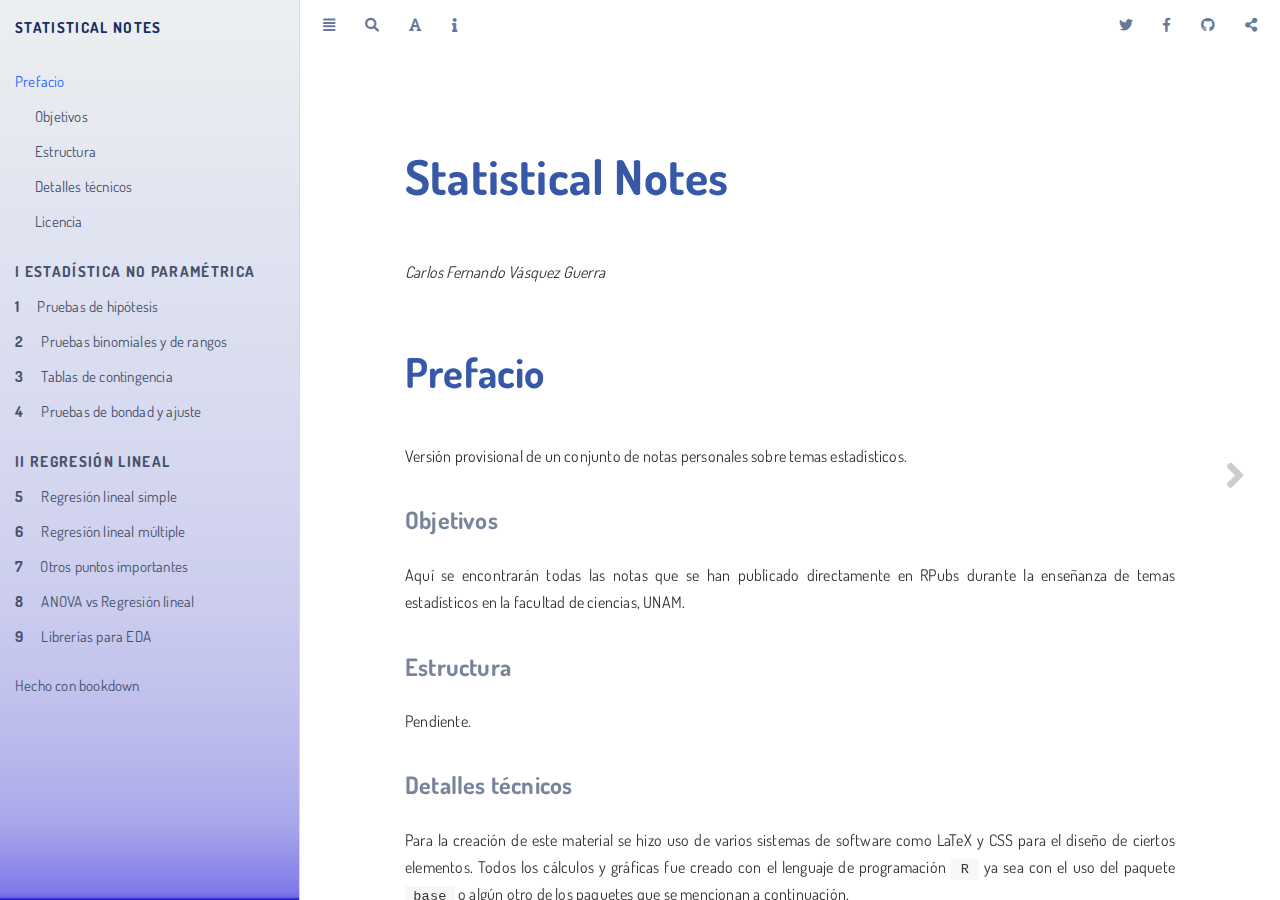
==== commit 6620bfd4: "More design added" ====
--- a/docs/index.html
+++ b/docs/index.html
@@ -10,10 +10,10 @@
 
   <meta property="og:title" content="Statistical Notes" />
   <meta property="og:type" content="book" />
-  
+  <meta property="og:url" content="https://carlosfernandovg.github.io/StatisticalNotes/" />
   
   <meta property="og:description" content="Notas sobre temas relacionados a la estadística" />
-  
+  <meta name="github-repo" content="CarlosFernandoVG/StatisticalNotes" />
 
   <meta name="twitter:card" content="summary" />
   <meta name="twitter:title" content="Statistical Notes" />
@@ -217,16 +217,16 @@
 </ul></li>
 <li class="chapter" data-level="6.4" data-path="regresión-lineal-múltiple.html"><a href="regresión-lineal-múltiple.html#predicción"><i class="fa fa-check"></i><b>6.4</b> Predicción</a></li>
 </ul></li>
-<li class="chapter" data-level="7" data-path="otros-puntos-importantes-de-regresión-lineal.html"><a href="otros-puntos-importantes-de-regresión-lineal.html"><i class="fa fa-check"></i><b>7</b> Otros puntos importantes de regresión lineal</a>
-<ul>
-<li class="chapter" data-level="7.1" data-path="otros-puntos-importantes-de-regresión-lineal.html"><a href="otros-puntos-importantes-de-regresión-lineal.html#comparación-de-modelos"><i class="fa fa-check"></i><b>7.1</b> Comparación de modelos</a>
-<ul>
-<li class="chapter" data-level="7.1.1" data-path="otros-puntos-importantes-de-regresión-lineal.html"><a href="otros-puntos-importantes-de-regresión-lineal.html#r2"><i class="fa fa-check"></i><b>7.1.1</b> R^2</a></li>
-</ul></li>
-<li class="chapter" data-level="7.2" data-path="otros-puntos-importantes-de-regresión-lineal.html"><a href="otros-puntos-importantes-de-regresión-lineal.html#análisis-de-valores-influyentes"><i class="fa fa-check"></i><b>7.2</b> Análisis de valores influyentes</a>
-<ul>
-<li class="chapter" data-level="7.2.1" data-path="otros-puntos-importantes-de-regresión-lineal.html"><a href="otros-puntos-importantes-de-regresión-lineal.html#outliers"><i class="fa fa-check"></i><b>7.2.1</b> Outliers</a></li>
-<li class="chapter" data-level="7.2.2" data-path="otros-puntos-importantes-de-regresión-lineal.html"><a href="otros-puntos-importantes-de-regresión-lineal.html#valores-con-alto-apalancamiento"><i class="fa fa-check"></i><b>7.2.2</b> Valores con alto “apalancamiento”</a></li>
+<li class="chapter" data-level="7" data-path="otros-puntos-importantes-1.html"><a href="otros-puntos-importantes-1.html"><i class="fa fa-check"></i><b>7</b> Otros puntos importantes</a>
+<ul>
+<li class="chapter" data-level="7.1" data-path="otros-puntos-importantes-1.html"><a href="otros-puntos-importantes-1.html#comparación-de-modelos"><i class="fa fa-check"></i><b>7.1</b> Comparación de modelos</a>
+<ul>
+<li class="chapter" data-level="7.1.1" data-path="otros-puntos-importantes-1.html"><a href="otros-puntos-importantes-1.html#r2"><i class="fa fa-check"></i><b>7.1.1</b> R^2</a></li>
+</ul></li>
+<li class="chapter" data-level="7.2" data-path="otros-puntos-importantes-1.html"><a href="otros-puntos-importantes-1.html#análisis-de-valores-influyentes"><i class="fa fa-check"></i><b>7.2</b> Análisis de valores influyentes</a>
+<ul>
+<li class="chapter" data-level="7.2.1" data-path="otros-puntos-importantes-1.html"><a href="otros-puntos-importantes-1.html#outliers"><i class="fa fa-check"></i><b>7.2.1</b> Outliers</a></li>
+<li class="chapter" data-level="7.2.2" data-path="otros-puntos-importantes-1.html"><a href="otros-puntos-importantes-1.html#valores-con-alto-apalancamiento"><i class="fa fa-check"></i><b>7.2.2</b> Valores con alto “apalancamiento”</a></li>
 </ul></li>
 </ul></li>
 <li class="chapter" data-level="8" data-path="anova-vs-regresión-lineal.html"><a href="anova-vs-regresión-lineal.html"><i class="fa fa-check"></i><b>8</b> ANOVA vs Regresión lineal</a></li>
@@ -314,28 +314,29 @@
 loaded via a namespace (and not attached):
  [1] fs_1.5.0             lubridate_1.7.10     webshot_0.5.2       
  [4] RColorBrewer_1.1-2   httr_1.4.2           rprojroot_2.0.2     
- [7] tools_3.6.2          backports_1.2.1      bslib_0.2.4.9002    
-[10] utf8_1.2.2           R6_2.5.0             DBI_1.1.0           
-[13] colorspace_2.0-2     withr_2.4.2          tidyselect_1.1.0    
-[16] prettyunits_1.1.1    processx_3.4.5       compiler_3.6.2      
-[19] cli_3.0.1            rvest_1.0.1          xml2_1.3.2          
-[22] desc_1.2.0           bookdown_0.21.6      sass_0.3.1.9000     
-[25] callr_3.5.1          digest_0.6.27        rmarkdown_2.7.3     
-[28] pkgconfig_2.0.3      htmltools_0.5.1.9000 sessioninfo_1.1.1   
-[31] dbplyr_1.4.2         rlang_0.4.11         rstudioapi_0.13     
-[34] jquerylib_0.1.3      generics_0.1.0       jsonlite_1.7.2      
-[37] magrittr_2.0.1       Matrix_1.2-18        Rcpp_1.0.6          
-[40] munsell_0.5.0        fansi_0.5.0          lifecycle_1.0.0     
-[43] stringi_1.5.3        yaml_2.2.1           snakecase_0.11.0    
-[46] expint_0.1-6         pkgbuild_1.2.0       plyr_1.8.6          
-[49] grid_3.6.2           crayon_1.4.1         lattice_0.20-40     
-[52] splines_3.6.2        haven_2.3.1          hms_1.0.0           
-[55] ps_1.6.0             pillar_1.6.2         pkgload_1.2.0       
-[58] reprex_0.3.0         glue_1.4.2           evaluate_0.14       
-[61] remotes_2.2.0        modelr_0.1.6         vctrs_0.3.8         
-[64] testthat_3.0.2       cellranger_1.1.0     gtable_0.3.0        
-[67] reshape_0.8.8        assertthat_0.2.1     xfun_0.21           
-[70] viridisLite_0.4.0    memoise_1.1.0        ellipsis_0.3.2      </code></pre>
+ [7] repr_1.1.0           tools_3.6.2          backports_1.2.1     
+[10] bslib_0.2.4.9002     utf8_1.2.2           R6_2.5.0            
+[13] DBI_1.1.0            colorspace_2.0-2     withr_2.4.2         
+[16] tidyselect_1.1.0     prettyunits_1.1.1    processx_3.4.5      
+[19] compiler_3.6.2       cli_3.0.1            rvest_1.0.1         
+[22] xml2_1.3.2           desc_1.2.0           bookdown_0.21.6     
+[25] sass_0.3.1.9000      callr_3.5.1          digest_0.6.27       
+[28] rmarkdown_2.7.3      base64enc_0.1-3      pkgconfig_2.0.3     
+[31] htmltools_0.5.1.9000 sessioninfo_1.1.1    dbplyr_1.4.2        
+[34] rlang_0.4.11         rstudioapi_0.13      jquerylib_0.1.3     
+[37] generics_0.1.0       jsonlite_1.7.2       magrittr_2.0.1      
+[40] Matrix_1.2-18        Rcpp_1.0.6           munsell_0.5.0       
+[43] fansi_0.5.0          lifecycle_1.0.0      stringi_1.5.3       
+[46] yaml_2.2.1           snakecase_0.11.0     expint_0.1-6        
+[49] pkgbuild_1.2.0       plyr_1.8.6           grid_3.6.2          
+[52] crayon_1.4.1         lattice_0.20-40      splines_3.6.2       
+[55] haven_2.3.1          hms_1.0.0            ps_1.6.0            
+[58] pillar_1.6.2         pkgload_1.2.0        reprex_0.3.0        
+[61] glue_1.4.2           evaluate_0.14        remotes_2.2.0       
+[64] modelr_0.1.6         vctrs_0.3.8          testthat_3.0.2      
+[67] cellranger_1.1.0     gtable_0.3.0         reshape_0.8.8       
+[70] assertthat_0.2.1     xfun_0.21            skimr_2.1.3         
+[73] viridisLite_0.4.0    memoise_1.1.0        ellipsis_0.3.2      </code></pre>
 <p>Este libro fue escrito con <a href="http://bookdown.org/">bookdown</a> usando <a href="http://www.rstudio.com/ide/">RStudio</a>.</p>
 <p>Esta versión fue escrita con:</p>
 <pre><code>Finding R package dependencies ... Done!</code></pre>
--- a/docs/styles.css
+++ b/docs/styles.css
@@ -1,4 +1,12 @@
+@import url('https://fonts.googleapis.com/css2?family=Dosis:wght@200;300;400;500;600;700;800&display=swap');
+
+/*-----
+@import url('https://fonts.googleapis.com/css2?family=Noto+Sans:ital,wght@0,400;0,700;1,400;1,700&family=Nunito:ital,wght@0,200;0,300;0,400;0,600;0,700;0,800;0,900;1,200;1,300;1,400;1,600;1,700;1,800;1,900&display=swap');
+
+@import url('https://fonts.googleapis.com/css2?family=Dosis:wght@200;300;400;500;600;700;800&display=swap');
+
 @import url('https://fonts.googleapis.com/css2?family=Titillium+Web:ital,wght@0,200;0,300;0,400;0,600;0,700;0,900;1,200;1,300;1,400;1,600;1,700&display=swap');
+----- */
 
 body{
     text-align: justify;
@@ -22,7 +30,7 @@
 /* TOC book title */
 
 .summary > li:first-child a {
-    font-size: 11.5px;
+    font-size: 22px;
     font-weight: bold;
     text-transform: uppercase;
     white-space: normal !important;
@@ -43,26 +51,25 @@
   color: #001d57;
 }
 
-
 /*------------- Body and header text---------------- */
 .book.font-family-1 {
-  font-family: 'Titillium Web', sans-serif;
+  font-family: 'Dosis', sans-serif;
   color: #404040;
 }
 
 h1, h2, h3, h4 {
-  font-family: 'Titillium Web', sans-serif;
+  font-family: 'Dosis', sans-serif;
 }
 
 h2, h3 {   
-  font-family: 'Titillium-Web', sans-serif;
+  font-family: 'Dosis', sans-serif;
 }
 .title {
-  font-family: 'Titillium-Web', sans-serif;
+  font-family: 'Dosis', sans-serif;
 }
 
 .subtitle {
-  font-family: 'Titillium-Web', sans-serif;
+  font-family: 'Dosis', sans-serif;
 }
 
 h1 {
@@ -85,14 +92,14 @@
 }
 
 .title {
-  font-family: 'Titillium-Web', sans-serif;
+  font-family: 'Dosis', sans-serif;
   font-size: 3em !important;
   color: #3758a6;
   text-transform: none !important;
 }
 
 .subtitle {
-  font-family: 'Titillium-Web', sans-serif;
+  font-family: 'Dosis', sans-serif;
   color: #3758a6 !important;
 }
 
@@ -110,11 +117,15 @@
 
 /*------------ TOC --------------*/
 .summary{
-  font-family: 'Titillium-Web', sans-serif;
+  font-family: 'Dosis', sans-serif;
 }
 
 .book .book-summary {
+  background: linear-gradient(to top, rgba(21, 6, 223,1.0), 1%,rgba(236, 240, 241,1.0));
+  /*
+  background: linear-gradient(to top, rgba(13, 6, 223,1.0), 1%,rgba(236, 240, 241,1.0));
   background: linear-gradient(to top, rgba(6, 82, 221,1.0), 1%,rgba(236, 240, 241,1.0));
+  */
   border-right: #d9d9d9 solid 1pt;
 }
 
@@ -131,7 +142,11 @@
   padding-bottom: 8px;
   padding-left: 15px;
   padding-right: 15px;
+  font-size: 15px !important;
+  color: #45516B;
+  /*
   color: #4c5975;
+  */
 }
 
 .summary a:hover {
@@ -150,7 +165,7 @@
   opacity: 1 !important;
   text-transform: uppercase;
   letter-spacing: 1pt;
-  font-size: 11px !important;
+  font-size: 17px !important;
   font-weight: bold;
   white-space: normal !important;
 }
